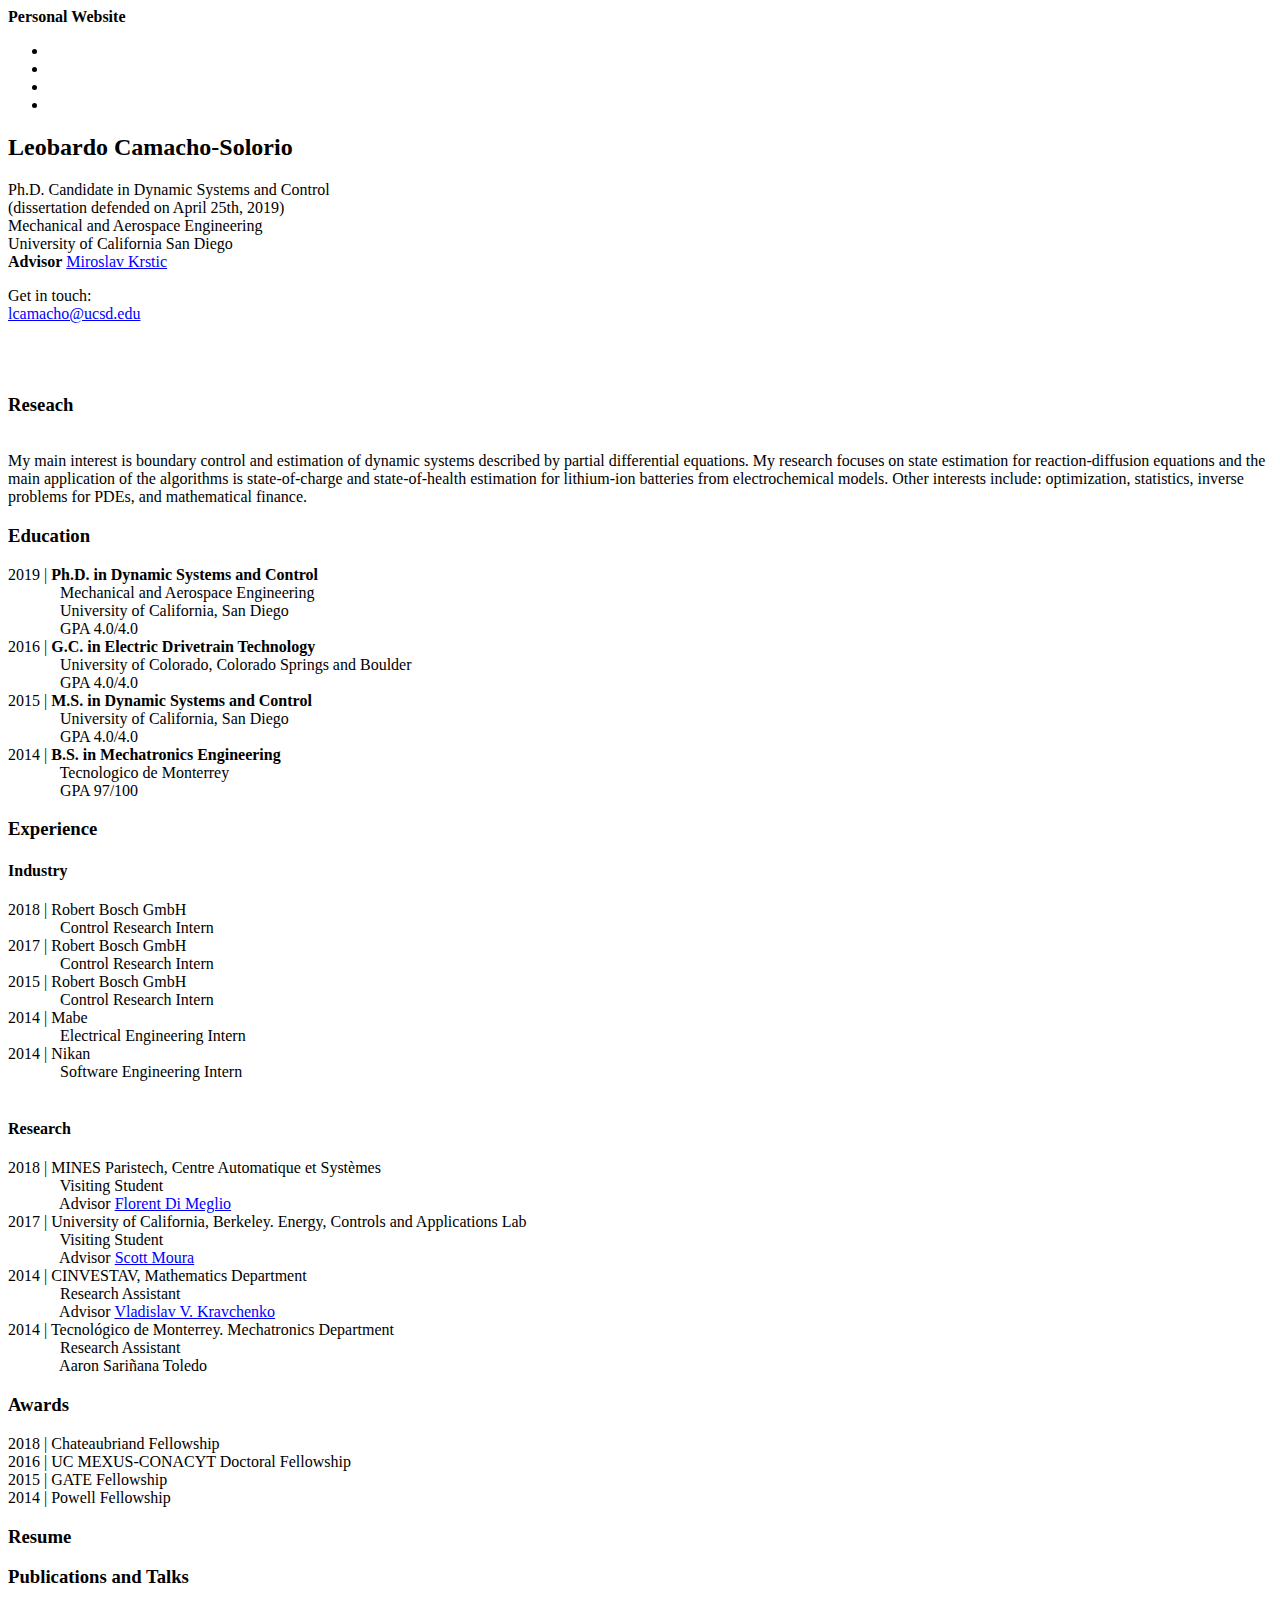
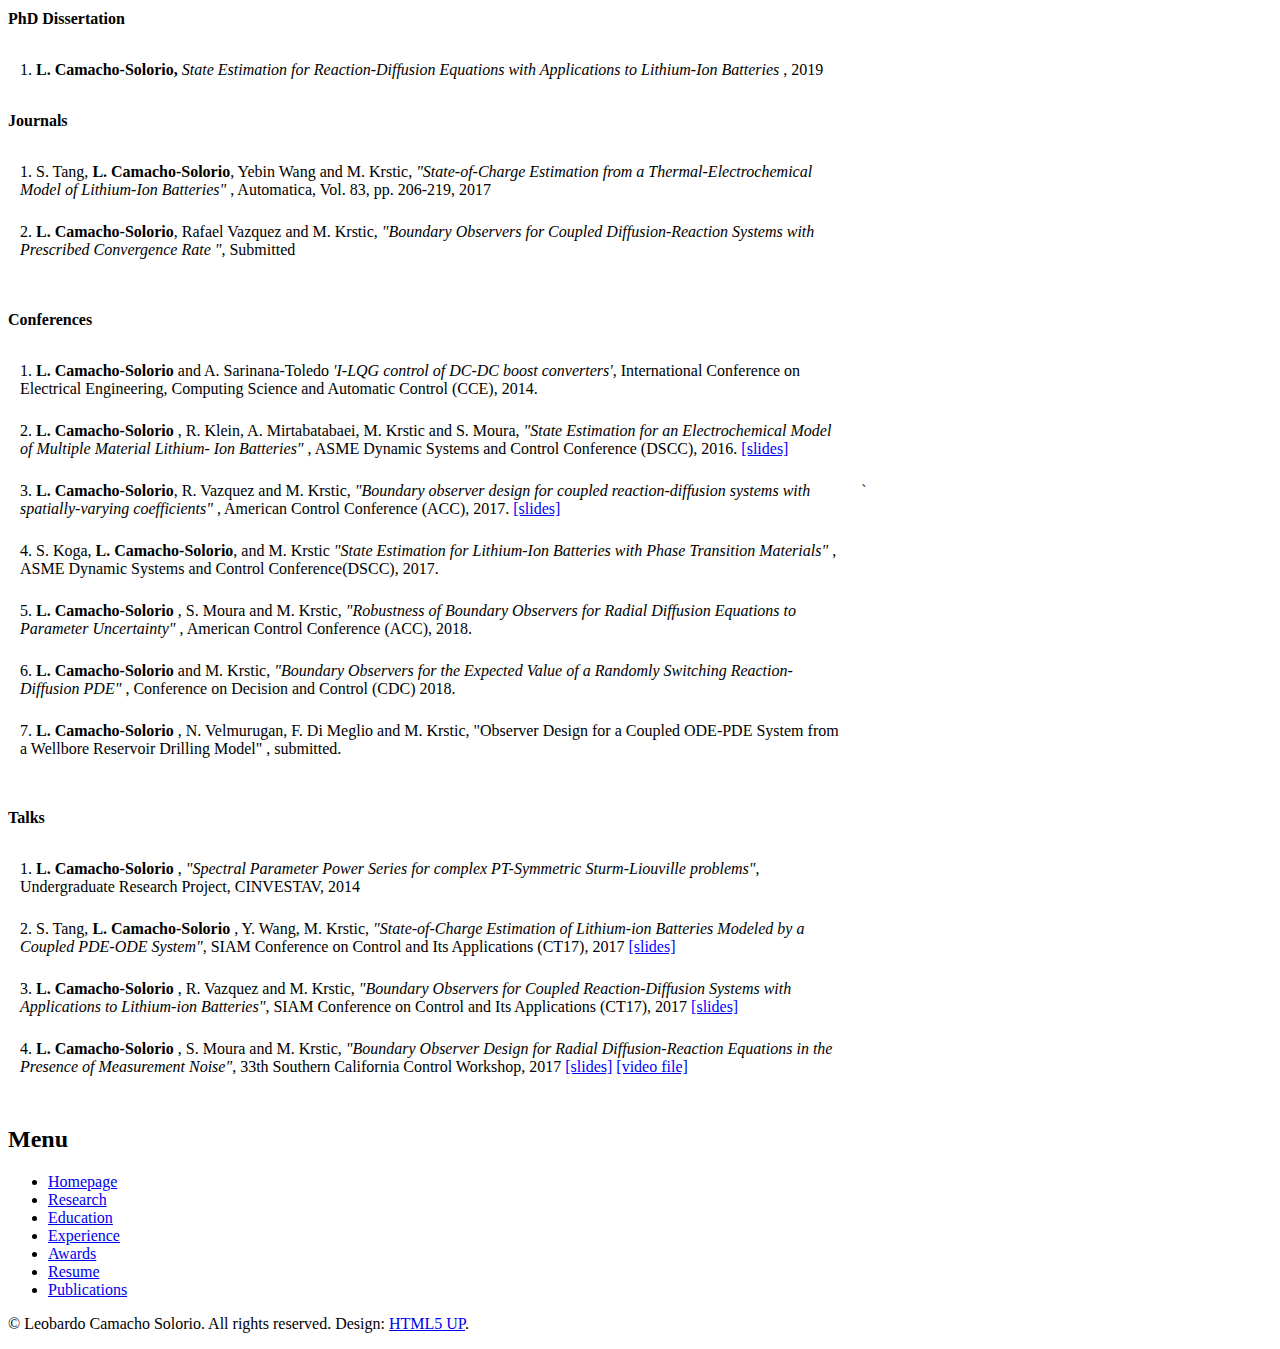
==== index.html @ 3be9b17e "Menu and paper" ====
<!DOCTYPE HTML>
<!--
	Editorial by HTML5 UP
	html5up.net | @ajlkn
	Free for personal and commercial use under the CCA 3.0 license (html5up.net/license)
 -->
<html>

    <style>
        .grid-container {
            display: grid;
            grid-template-columns: 2fr 1fr;
            background-color: #FFFFFF;
            padding: 1px;
        }
    .grid-item {
        background-color: rgba(255, 255, 255, 1);
        border: 10px solid rgba(0, 0, 0, 0);
        padding: 1px;
    }
    </style>

    <head>
        <title> Leobardo Camacho-Solorio </title>
        <meta charset="utf-8" />
        <meta name="viewport" content="width=device-width, initial-scale=1, user-scalable=no" />
        <!--[if lte IE 8]><script src="assets/js/ie/html5shiv.js"></script><![endif]-->
        <link rel="stylesheet" href="assets/css/main.css" />
        <!--[if lte IE 9]><link rel="stylesheet" href="assets/css/ie9.css" /><![endif]-->
        <!--[if lte IE 8]><link rel="stylesheet" href="assets/css/ie8.css" /><![endif]-->
    </head>
    <body>

        <!-- Wrapper -->
        <div id="wrapper", class="toggle">

            <!-- Main -->
            <div id="main">
                <div class="inner">

                    <!-- Header -->
                    <header id="header">
                        <strong> <font color=black> Personal Website </font></strong>
                        <ul class="icons">
                            <li><a href="https://www.linkedin.com/in/leobardocamacho" class="icon fa-linkedin"></a></li>
                            <li><a href="mailto:lcamacho@ucsd.edu" class="icon fa-envelope"></a></li>
                            <li><a href="https://github.com/CamachoLeobardo" class="icon fa-github"></a></li>
                            <li><a href="https://scholar.google.com/citations?user=f_a5AMYAAAAJ&hl=en" class="icon fa-google"></a></li>
                            </ul>
                    </header>

                    <!-- Banner -->
                    <section id="banner">
                        <div class="content">
                            <header>
                                <h2> Leobardo Camacho-Solorio </h2>
                            </header>
                            <p> Ph.D. Candidate in Dynamic Systems and Control  </br>
                            (dissertation defended on April 25th, 2019) </br>
                            Mechanical and Aerospace Engineering </br>
                            University of California San Diego </br>
                            <b> Advisor</b> <a href="http://flyingv.ucsd.edu" >
                                <font color=blue> Miroslav Krstic </font></a> </p>
                            <p> Get in touch: <br>
                            <a href="mailto:lcamacho@ucsd.edu"><font color=blue>lcamacho@ucsd.edu</font></a></p>
                        </div>
                        <span class="image object">
                            <img src="images/profile.jpg" alt="" />
                        </span>
                    </section>
                    <br>

                    <!-- Section -->
                    <section id="two">
                        <header class="major">
                            <h3> Reseach </h3> <br>
                            My main interest is boundary control and estimation of dynamic systems described by partial differential equations.
                            My research focuses on state estimation for reaction-diffusion equations and the main application of the algorithms
                            is state-of-charge and state-of-health estimation for lithium-ion batteries from electrochemical models.
                            Other interests include: optimization, statistics, inverse problems for PDEs, and mathematical finance.
                        </header>
                    </section>

                    <!-- Section -->
                    <section id="three">
                        <header class="major">

                            <h3> Education </h3>
                            2019 | <b> Ph.D. in Dynamic Systems and Control</b> <br>
                            &nbsp&nbsp&nbsp&nbsp&nbsp&nbsp&nbsp&nbsp&nbsp&nbsp&nbsp&nbsp
                            Mechanical and Aerospace Engineering <br>
                            &nbsp&nbsp&nbsp&nbsp&nbsp&nbsp&nbsp&nbsp&nbsp&nbsp&nbsp&nbsp
                            University of California, San Diego <br>
                            &nbsp&nbsp&nbsp&nbsp&nbsp&nbsp&nbsp&nbsp&nbsp&nbsp&nbsp&nbsp
                            GPA 4.0/4.0 <br>

                            2016 | <strong> G.C. in Electric Drivetrain Technology </strong> <br>
                            &nbsp&nbsp&nbsp&nbsp&nbsp&nbsp&nbsp&nbsp&nbsp&nbsp&nbsp&nbsp
                            University of Colorado, Colorado Springs and Boulder <br>
                            &nbsp&nbsp&nbsp&nbsp&nbsp&nbsp&nbsp&nbsp&nbsp&nbsp&nbsp&nbsp
                            GPA 4.0/4.0 <br>

                            2015 | <b> M.S. in  Dynamic Systems and Control </b> <br>
                            &nbsp&nbsp&nbsp&nbsp&nbsp&nbsp&nbsp&nbsp&nbsp&nbsp&nbsp&nbsp
                            University of California, San Diego <br>
                            &nbsp&nbsp&nbsp&nbsp&nbsp&nbsp&nbsp&nbsp&nbsp&nbsp&nbsp&nbsp
                            GPA 4.0/4.0 <br>

                            2014 | <b>  B.S. in Mechatronics Engineering </b>  <br>
                            &nbsp&nbsp&nbsp&nbsp&nbsp&nbsp&nbsp&nbsp&nbsp&nbsp&nbsp&nbsp
                            Tecnologico de Monterrey <br>
                            &nbsp&nbsp&nbsp&nbsp&nbsp&nbsp&nbsp&nbsp&nbsp&nbsp&nbsp&nbsp
                            GPA 97/100

                        </header>
                    </section>

                    <!-- Section -->
                    <section id="four">
                       <header class="major">
                            <h3> Experience </h3>
                            <h4> Industry </h4>
                                2018 | Robert Bosch GmbH <br>
                                &nbsp&nbsp&nbsp&nbsp&nbsp&nbsp&nbsp&nbsp&nbsp&nbsp&nbsp&nbsp
                                Control Research Intern <br>
                                2017 | Robert Bosch GmbH <br>
                                &nbsp&nbsp&nbsp&nbsp&nbsp&nbsp&nbsp&nbsp&nbsp&nbsp&nbsp&nbsp
                                Control Research Intern <br>
                                2015 | Robert Bosch GmbH <br>
                                &nbsp&nbsp&nbsp&nbsp&nbsp&nbsp&nbsp&nbsp&nbsp&nbsp&nbsp&nbsp
                                Control Research Intern <br>
                                2014 | Mabe <br>
                                &nbsp&nbsp&nbsp&nbsp&nbsp&nbsp&nbsp&nbsp&nbsp&nbsp&nbsp&nbsp
                                Electrical Engineering Intern <br>
                                2014 | Nikan <br>
                                &nbsp&nbsp&nbsp&nbsp&nbsp&nbsp&nbsp&nbsp&nbsp&nbsp&nbsp&nbsp
                                Software Engineering Intern <br>
                            <br>
                            <h4> Research </h4>
                                2018 | MINES Paristech, Centre Automatique et Systèmes <br>
                                &nbsp&nbsp&nbsp&nbsp&nbsp&nbsp&nbsp&nbsp&nbsp&nbsp&nbsp&nbsp
                                Visiting Student  <br>
                                &nbsp&nbsp&nbsp&nbsp&nbsp&nbsp&nbsp&nbsp&nbsp&nbsp&nbsp&nbsp
                                Advisor <a href="http://cas.ensmp.fr/~dimeglio/" >
                                <font color=blue> Florent Di Meglio </font> </a><br>

                                2017 | University of California, Berkeley. Energy, Controls and Applications Lab <br>
                                &nbsp&nbsp&nbsp&nbsp&nbsp&nbsp&nbsp&nbsp&nbsp&nbsp&nbsp&nbsp
                                Visiting Student  <br>
                                &nbsp&nbsp&nbsp&nbsp&nbsp&nbsp&nbsp&nbsp&nbsp&nbsp&nbsp&nbsp
                                Advisor <a href="https://ecal.berkeley.edu/index.html">
                                <font color=blue> Scott Moura </font> </a><br>

                                2014 | CINVESTAV, Mathematics Department <br>
                                &nbsp&nbsp&nbsp&nbsp&nbsp&nbsp&nbsp&nbsp&nbsp&nbsp&nbsp&nbsp
                                Research Assistant  <br>
                                &nbsp&nbsp&nbsp&nbsp&nbsp&nbsp&nbsp&nbsp&nbsp&nbsp&nbsp&nbsp
                                Advisor <a href="https://sites.google.com/site/vvkravche/">
                                <font color=blue> Vladislav V. Kravchenko </font> </a>  <br>

                                2014 | Tecnológico de Monterrey. Mechatronics Department <br>
                                &nbsp&nbsp&nbsp&nbsp&nbsp&nbsp&nbsp&nbsp&nbsp&nbsp&nbsp&nbsp
                                Research Assistant <br>
                                &nbsp&nbsp&nbsp&nbsp&nbsp&nbsp&nbsp&nbsp&nbsp&nbsp&nbsp&nbsp
                                Aaron Sariñana Toledo

                       </header>
                    </section>

                    <!-- Five -->
                    <section id="five">
                         <header class="major">
                            <h3> Awards </h3>
                            2018 | Chateaubriand Fellowship <br>
                            2016 | UC MEXUS-CONACYT Doctoral Fellowship  <br>
                            2015 | GATE Fellowship  <br>
                            2014 | Powell Fellowship
                         </header>
                    </section>

                    <!-- Six -->
                    <section id="six">
                        <header class="major">
                            <h3> Resume </h3>
                            <p> <a href = "lcamacho.pdf" class="fa fa-file-pdf-o" style="font-size:48px;color:blue"></a> </p>
                        </header>
                    </section>

                    <!-- Seven -->
                    <section id="seven">
                        <header class="major">
                            <h3> Publications and Talks </h3>

                            <h4> PhD Dissertation </h4>

                            <div class="grid-container">
                                <div class="grid-item">
                                    1. <b> L. Camacho-Solorio, </b> <i> State Estimation for Reaction-Diffusion Equations with Applications to Lithium-Ion Batteries </i>,
                                    2019
                                </div>
                                <div class="grid-item">  </div>
                            </div>



                            <h4> Journals </h4>

                            <div class="grid-container">

                                <div class="grid-item">
                                    1. S. Tang, <b> L. Camacho-Solorio</b>, Yebin Wang and M. Krstic,
                                    <i> "State-of-Charge Estimation from a Thermal-Electrochemical Model of Lithium-Ion Batteries" </i>,
                                        Automatica, Vol. 83, pp. 206-219, 2017
                                </div>
                                <div class="grid-item">
                                    <img src="images/DFNSchematic.jpg" alt="" style="width:100%">
                                </div>
                                </div>


                                <div class="grid-container">
                                    <div class="grid-item">
                                        2. <b> L. Camacho-Solorio</b>, Rafael Vazquez and M. Krstic,
                                        <i> "Boundary Observers for Coupled Diffusion-Reaction Systems with Prescribed Convergence Rate "</i>,
                                        Submitted
                                    </div>
                                    <div class="grid-item">
                                        <img src="images/checkK21.jpg" alt="" style="width:100%">
                                    </div>
                                </div>

                            </br>
                            <h4> Conferences </h4>

                            <div class="grid-container">
                                <div class="grid-item">
                                    1. <b> L. Camacho-Solorio </b> and A. Sarinana-Toledo
                                    <i> 'I-LQG control of DC-DC boost converters'</i>,
                                    International Conference on Electrical Engineering, Computing Science and Automatic Control (CCE), 2014. </br>
                                </div>
                            <div class="grid-item">
                                <img src="images/Diagrama.jpg" alt="" style="width:100%">
                                </div>
                            </div>

                            <div class="grid-container">
                                <div class="grid-item">
                                2. <b> L. Camacho-Solorio </b>, R. Klein,  A. Mirtabatabaei, M. Krstic and S. Moura,
                                <i> "State Estimation for an Electrochemical Model of Multiple Material Lithium- Ion Batteries" </i>,
                                ASME Dynamic Systems and Control Conference (DSCC), 2016.
                                <a href="https://drive.google.com/open?id=1cmBxmqHho9bvGloQ2zaYEAajgpyrJgD_"> <font color=blue> [slides]</font></a> </br>
                            </div>
                            <div class="grid-item">
                                <img src="images/SPM.jpg" alt="" style="width:100%">
                            </div>
                            </div>


                            <div class="grid-container">
                                <div class="grid-item">
                                3. <b>  L. Camacho-Solorio</b>, R. Vazquez and M. Krstic, <i> "Boundary observer design for coupled reaction-diffusion systems with spatially-varying coefficients"
                                </i>, American Control Conference (ACC), 2017.
                                <a href="https://drive.google.com/open?id=1cmTYX-OvUwuaHOXLKm3SJvN2wsJigxj8"> <font color=blue> [slides] </font></a> </br>
                                </div>
                            <div class="grid-item">
                                `<img src="images/chs12.jpg" alt="" style="width:100%">
                                </div>
                            </div>

                            <div class="grid-container">
                                <div class="grid-item">
                                    4.  S. Koga, <b>  L. Camacho-Solorio</b>, and M. Krstic <i> "State Estimation for Lithium-Ion Batteries with Phase Transition
                                        Materials" </i>, ASME Dynamic Systems and Control Conference(DSCC), 2017. </br>
                                </div>
                                <div class="grid-item">
                                    <img src="images/twophase_diagram.jpg" alt="" style="width:100%">
                                </div>
                            </div>

                            <div class="grid-container">
                                <div class="grid-item">
                                    5. <b>  L. Camacho-Solorio </b>, S. Moura and M. Krstic, <i>
                                        "Robustness of Boundary Observers for Radial Diffusion Equations to Parameter Uncertainty"
                                    </i>, American Control Conference (ACC), 2018. </br>
                                </div>
                                <div class="grid-item">
                                </div>
                            </div>

                        <div class="grid-container">
                            <div class="grid-item">
                                6. <b>  L. Camacho-Solorio </b> and M. Krstic, <i> "Boundary Observers for the Expected Value of a Randomly Switching Reaction-Diffusion PDE"
                                </i>,
                                Conference on Decision and Control (CDC) 2018. </br>
                            </div>
                            <div class="grid-item">
                                <img src="images/concept_2.jpg" alt="" style="width:100%">
                            </div>
                        </div>

                        <div class="grid-container">
                            <div class="grid-item">
                                7. <b>  L. Camacho-Solorio </b>, N. Velmurugan, F. Di Meglio and M. Krstic,
                                "Observer Design for a Coupled ODE-PDE System from a Wellbore Reservoir Drilling Model" </i>,
                                submitted. </br>
                            </div>
                            <div class="grid-item">
                            </div>
                        </div>
                            </br>
                            <h4> Talks </h4>

                            <div class="grid-container">
                                <div class="grid-item">
                                    1. <b> L. Camacho-Solorio </b>, <i> "Spectral Parameter Power Series for complex PT-Symmetric Sturm-Liouville problems"</i>,
                                    Undergraduate Research Project, CINVESTAV, 2014 </br>

                                </div>
                                <div class="grid-item">
                                    <img src="images/butts.jpg" alt="" style="width:100%">
                                </div>
                            </div>

                            <div class="grid-container">
                                <div class="grid-item">
                                    2. S. Tang, <b> L. Camacho-Solorio </b>, Y. Wang, M. Krstic, <i>
                                        "State-of-Charge Estimation of Lithium-ion Batteries Modeled by a Coupled PDE-ODE System"</i>,
                                    SIAM Conference on Control and Its Applications (CT17), 2017
                                    <a href="https://drive.google.com/open?id=1cbgt6ostKa6Yf2hBlTp0GABJ26X-GtHM"> <font color=blue> [slides]</font></a> </br>
                                    </div>
                                    <div class="grid-item">
                                    </div>
                            </div>

                            <div class="grid-container">
                                <div class="grid-item">
                                    3. <b> L. Camacho-Solorio </b>, R. Vazquez and M. Krstic, <i>
                                        "Boundary Observers for Coupled Reaction-Diffusion Systems with Applications to Lithium-ion Batteries"</i>,
                                    SIAM Conference on Control and Its Applications (CT17), 2017
                                    <a href="https://drive.google.com/open?id=1ceb9s76rp464hBwe76bwRRWl7BtAqB5Y"> <font color=blue> [slides]</font></a> </br>

                                </div>
                                <div class="grid-item">
                                </div>
                            </div>

                            <div class="grid-container">
                                <div class="grid-item">
                                    4. <b> L. Camacho-Solorio </b>, S. Moura and M. Krstic,
                                    <i> "Boundary Observer Design for Radial Diffusion-Reaction Equations in the Presence of Measurement Noise"</i>, 33th Southern California Control   Workshop, 2017
                                    <a href="https://drive.google.com/open?id=1cwqw2yvAvdwCFMRTTNd5RWTJhxNMtAxX"> <font color=blue> [slides]</font></a>
                                    <a href="video.html"> <font color=blue> [video file]</font></a> </br>

                                </div>
                                <div class="grid-item">
                                </div>
                            </div>
                             </br>


                        </header>
                    </section>


                </div>
            </div>

            <!-- Sidebar -->
            <div id="sidebar">
                <div class="inner">

                    <!-- Menu -->
                    <nav id="menu">
                        <header class="major">
                            <h2>Menu</h2>
                        </header>
                        <ul>
                            <li><a href="#header" class = "active">Homepage</a></li>
                            <li><a href="#two">    Research       </a></li>
                            <li><a href="#three">  Education      </a></li>
                            <li><a href="#four">   Experience     </a></li>
                            <li><a href="#five">   Awards         </a></li>
                            <li><a href="#six">    Resume         </a></li>
                            <li><a href="#seven">  Publications   </a></li>
                        </ul>
                    </nav>


                    <!-- Footer -->
                    <footer id="footer">
                        <p class="copyright">&copy; Leobardo Camacho Solorio. All rights reserved.
                        Design: <a href="https://html5up.net"> HTML5 UP</a>.</p>
                    </footer>

                </div>
            </div>

        </div>

        <!-- Scripts -->
        <script src="assets/js/jquery.min.js"></script>
        <script src="assets/js/skel.min.js"></script>
        <script src="assets/js/util.js"></script>
        <!--[if lte IE 8]><script src="assets/js/ie/respond.min.js"></script><![endif]-->
        <script src="assets/js/main.js"></script>

    </body>
</html>
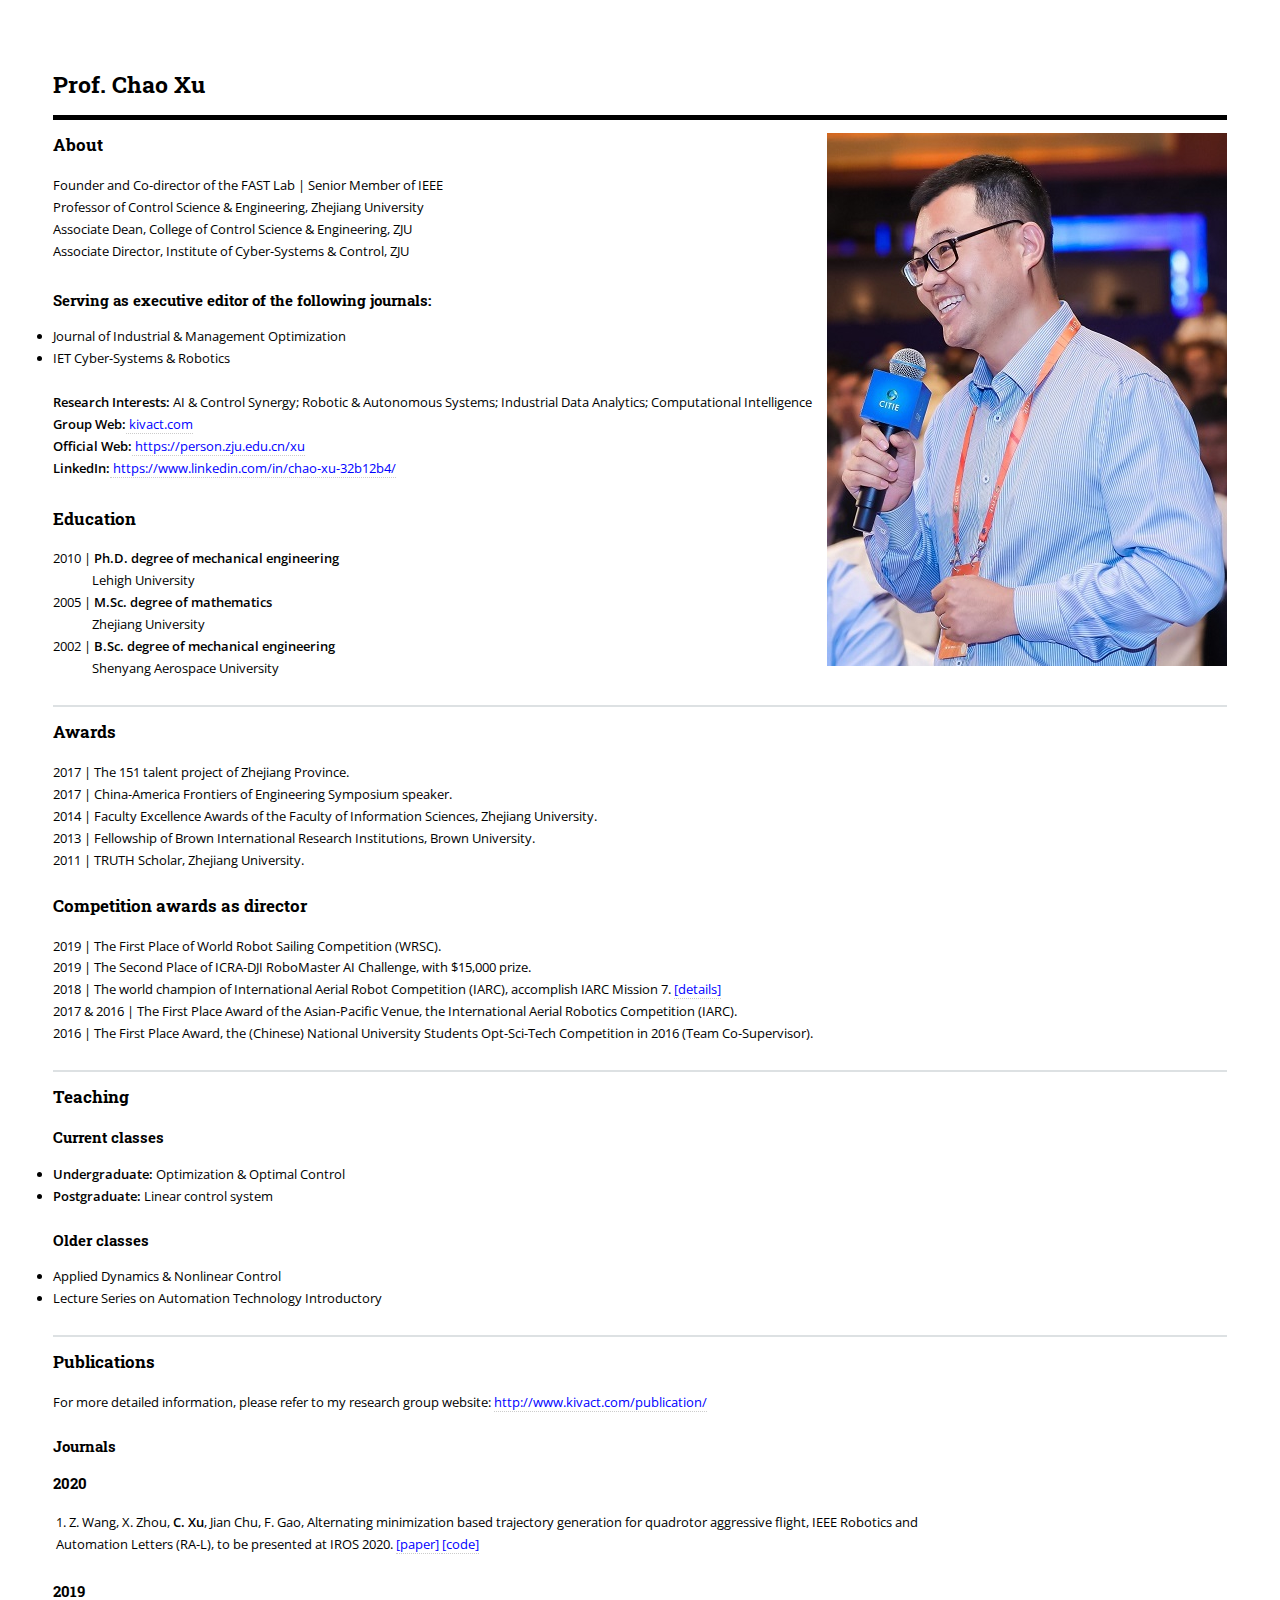
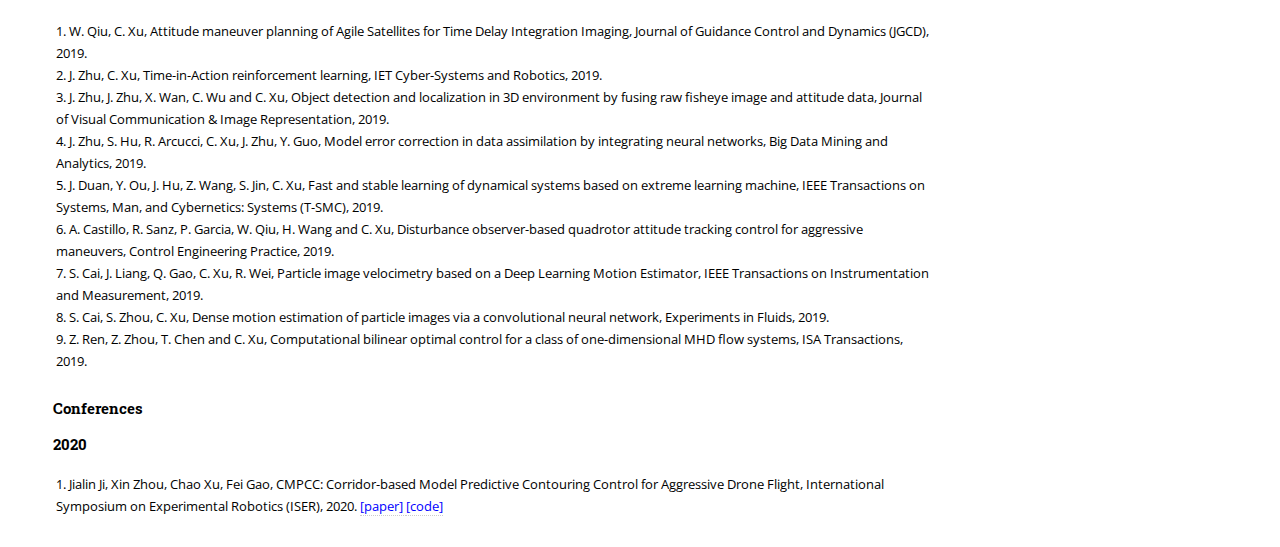
==== commit 1d686576: "first commit" ====
--- a/index.html
+++ b/index.html
@@ -1,33 +1,54 @@
 <!DOCTYPE HTML>
-<!--
-	Editorial by HTML5 UP
-	html5up.net | @ajlkn
-	Free for personal and commercial use under the CCA 3.0 license (html5up.net/license)
- -->
+
+<!-- Global site tag (gtag.js) - Google Analytics -->
+<script async src="https://www.googletagmanager.com/gtag/js?id=UA-139201468-1"></script>
+<script>
+  window.dataLayer = window.dataLayer || [];
+  function gtag(){dataLayer.push(arguments);}
+  gtag('js', new Date());
+
+  gtag('config', 'UA-139201468-1');
+</script>
+
+
 <html>
 
-    <style>
+    <style type="text/css">
+        a {text-decoration: none}
         .grid-container {
             display: grid;
-            grid-template-columns: 2fr 1fr;
-            background-color: #FFFFFF;
+            grid-template-columns: 3fr 1fr;
+            background-color: #ffffff ;
             padding: 1px;
         }
-    .grid-item {
-        background-color: rgba(255, 255, 255, 1);
-        border: 10px solid rgba(0, 0, 0, 0);
-        padding: 1px;
-    }
+        .grid-item {
+            background-color: #ffffff ;
+            border: 1px solid rgba(0, 0, 0, 0);
+            padding: 1px;
+        }
+        #menu p {
+         list-style:none;
+        }
+        #menu p { 
+         float:left; 
+        }
+        #menu p a {
+         padding:8px 50px;
+         color:#000;
+        }
+        #menu p a:hover {
+         color:#fff;
+        }
     </style>
 
     <head>
         <title> Leobardo Camacho-Solorio </title>
         <meta charset="utf-8" />
         <meta name="viewport" content="width=device-width, initial-scale=1, user-scalable=no" />
-        <!--[if lte IE 8]><script src="assets/js/ie/html5shiv.js"></script><![endif]-->
+        <!-- [if lte IE 8]><script src="assets/js/ie/html5shiv.js"></script><![endif] -->
         <link rel="stylesheet" href="assets/css/main.css" />
-        <!--[if lte IE 9]><link rel="stylesheet" href="assets/css/ie9.css" /><![endif]-->
-        <!--[if lte IE 8]><link rel="stylesheet" href="assets/css/ie8.css" /><![endif]-->
+        <!-- [if lte IE 9]><link rel="stylesheet" href="assets/css/ie9.css" /><![endif] -->
+        <!-- [if lte IE 8]><link rel="stylesheet" href="assets/css/ie8.css" /><![endif] -->
     </head>
     <body>
 
@@ -40,335 +61,143 @@
 
                     <!-- Header -->
                     <header id="header">
-                        <strong> <font color=black> Personal Website </font></strong>
-                        <ul class="icons">
-                            <li><a href="https://www.linkedin.com/in/leobardocamacho" class="icon fa-linkedin"></a></li>
-                            <li><a href="mailto:lcamacho@ucsd.edu" class="icon fa-envelope"></a></li>
-                            <li><a href="https://github.com/CamachoLeobardo" class="icon fa-github"></a></li>
-                            <li><a href="https://scholar.google.com/citations?user=f_a5AMYAAAAJ&hl=en" class="icon fa-google"></a></li>
-                            </ul>
+                        <h2> Prof. Chao Xu</h2>
                     </header>
 
                     <!-- Banner -->
                     <section id="banner">
                         <div class="content">
-                            <header>
-                                <h2> Leobardo Camacho-Solorio </h2>
-                            </header>
-                            <p> Ph.D. Candidate in Dynamic Systems and Control  </br>
-                            (dissertation defended on April 25th, 2019) </br>
-                            Mechanical and Aerospace Engineering </br>
-                            University of California San Diego </br>
-                            <b> Advisor</b> <a href="http://flyingv.ucsd.edu" >
-                                <font color=blue> Miroslav Krstic </font></a> </p>
-                            <p> Get in touch: <br>
-                            <a href="mailto:lcamacho@ucsd.edu"><font color=blue>lcamacho@ucsd.edu</font></a></p>
+                            <h3>About</h3>
+                            <p>
+                              Founder and Co-director of the FAST Lab | Senior Member of IEEE </br>
+                              Professor of Control Science & Engineering, Zhejiang University </br>
+                              Associate Dean, College of Control Science & Engineering, ZJU   </br>
+                              Associate Director, Institute of Cyber-Systems & Control, ZJU   </br>
+                              <h4>Serving as executive editor of the following journals:</h4>
+                              <li>Journal of Industrial & Management Optimization</li>
+                              <li>IET Cyber-Systems & Robotics</li>
+                              </br>
+                              <b>Research Interests:</b> AI & Control Synergy; Robotic & Autonomous Systems; Industrial Data Analytics; Computational Intelligence </br>
+                              <b>Group Web:</b><a href="http://www.kivact.com" style="text-decoration: none"><font color=blue> kivact.com</font></a> </br>
+                              <b>Official Web:</b><a href="https://person.zju.edu.cn/xu"><font color=blue> https://person.zju.edu.cn/xu</font></a></br>
+                              <b>LinkedIn:</b><a href="https://www.linkedin.com/in/chao-xu-32b12b4/"><font color=blue> https://www.linkedin.com/in/chao-xu-32b12b4/</font></a></br>
+                            </p>
+                            <h3>Education</h3>
+                                2010 | <b> Ph.D. degree of mechanical engineering </b> <br>
+                                &nbsp&nbsp&nbsp&nbsp&nbsp&nbsp&nbsp&nbsp&nbsp&nbsp&nbsp&nbsp
+                                Lehigh University <br>
+
+                                2005 | <b> M.Sc. degree of mathematics </b> <br>
+                                &nbsp&nbsp&nbsp&nbsp&nbsp&nbsp&nbsp&nbsp&nbsp&nbsp&nbsp&nbsp
+                                Zhejiang University <br>
+
+                                2002 | <b>  B.Sc. degree of mechanical engineering </b>  <br>
+                                &nbsp&nbsp&nbsp&nbsp&nbsp&nbsp&nbsp&nbsp&nbsp&nbsp&nbsp&nbsp
+                                Shenyang Aerospace University <br>                            
                         </div>
-                        <span class="image object">
-                            <img src="images/profile.jpg" alt="" />
-                        </span>
+                        <div >
+                            <img src="images/chaox.jpg"/>
+                        </div>
+                        <!-- <span class="image object"> -->
+                            
+                        <!-- </span> -->
                     </section>
                     <br>
 
-                    <!-- Section -->
-                    <section id="two">
-                        <header class="major">
-                            <h3> Reseach </h3> <br>
-                            My main interest is boundary control and estimation of dynamic systems described by partial differential equations.
-                            My research focuses on state estimation for reaction-diffusion equations and the main application of the algorithms
-                            is state-of-charge and state-of-health estimation for lithium-ion batteries from electrochemical models.
-                            Other interests include: optimization, statistics, inverse problems for PDEs, and mathematical finance.
-                        </header>
-                    </section>
-
-                    <!-- Section -->
-                    <section id="three">
-                        <header class="major">
-
-                            <h3> Education </h3>
-                            2019 | <b> Ph.D. in Dynamic Systems and Control</b> <br>
-                            &nbsp&nbsp&nbsp&nbsp&nbsp&nbsp&nbsp&nbsp&nbsp&nbsp&nbsp&nbsp
-                            Mechanical and Aerospace Engineering <br>
-                            &nbsp&nbsp&nbsp&nbsp&nbsp&nbsp&nbsp&nbsp&nbsp&nbsp&nbsp&nbsp
-                            University of California, San Diego <br>
-                            &nbsp&nbsp&nbsp&nbsp&nbsp&nbsp&nbsp&nbsp&nbsp&nbsp&nbsp&nbsp
-                            GPA 4.0/4.0 <br>
-
-                            2016 | <strong> G.C. in Electric Drivetrain Technology </strong> <br>
-                            &nbsp&nbsp&nbsp&nbsp&nbsp&nbsp&nbsp&nbsp&nbsp&nbsp&nbsp&nbsp
-                            University of Colorado, Colorado Springs and Boulder <br>
-                            &nbsp&nbsp&nbsp&nbsp&nbsp&nbsp&nbsp&nbsp&nbsp&nbsp&nbsp&nbsp
-                            GPA 4.0/4.0 <br>
-
-                            2015 | <b> M.S. in  Dynamic Systems and Control </b> <br>
-                            &nbsp&nbsp&nbsp&nbsp&nbsp&nbsp&nbsp&nbsp&nbsp&nbsp&nbsp&nbsp
-                            University of California, San Diego <br>
-                            &nbsp&nbsp&nbsp&nbsp&nbsp&nbsp&nbsp&nbsp&nbsp&nbsp&nbsp&nbsp
-                            GPA 4.0/4.0 <br>
-
-                            2014 | <b>  B.S. in Mechatronics Engineering </b>  <br>
-                            &nbsp&nbsp&nbsp&nbsp&nbsp&nbsp&nbsp&nbsp&nbsp&nbsp&nbsp&nbsp
-                            Tecnologico de Monterrey <br>
-                            &nbsp&nbsp&nbsp&nbsp&nbsp&nbsp&nbsp&nbsp&nbsp&nbsp&nbsp&nbsp
-                            GPA 97/100
-
-                        </header>
-                    </section>
-
-                    <!-- Section -->
-                    <section id="four">
-                       <header class="major">
-                            <h3> Experience </h3>
-                            <h4> Industry </h4>
-                                2018 | Robert Bosch GmbH <br>
-                                &nbsp&nbsp&nbsp&nbsp&nbsp&nbsp&nbsp&nbsp&nbsp&nbsp&nbsp&nbsp
-                                Control Research Intern <br>
-                                2017 | Robert Bosch GmbH <br>
-                                &nbsp&nbsp&nbsp&nbsp&nbsp&nbsp&nbsp&nbsp&nbsp&nbsp&nbsp&nbsp
-                                Control Research Intern <br>
-                                2015 | Robert Bosch GmbH <br>
-                                &nbsp&nbsp&nbsp&nbsp&nbsp&nbsp&nbsp&nbsp&nbsp&nbsp&nbsp&nbsp
-                                Control Research Intern <br>
-                                2014 | Mabe <br>
-                                &nbsp&nbsp&nbsp&nbsp&nbsp&nbsp&nbsp&nbsp&nbsp&nbsp&nbsp&nbsp
-                                Electrical Engineering Intern <br>
-                                2014 | Nikan <br>
-                                &nbsp&nbsp&nbsp&nbsp&nbsp&nbsp&nbsp&nbsp&nbsp&nbsp&nbsp&nbsp
-                                Software Engineering Intern <br>
-                            <br>
-                            <h4> Research </h4>
-                                2018 | MINES Paristech, Centre Automatique et Systèmes <br>
-                                &nbsp&nbsp&nbsp&nbsp&nbsp&nbsp&nbsp&nbsp&nbsp&nbsp&nbsp&nbsp
-                                Visiting Student  <br>
-                                &nbsp&nbsp&nbsp&nbsp&nbsp&nbsp&nbsp&nbsp&nbsp&nbsp&nbsp&nbsp
-                                Advisor <a href="http://cas.ensmp.fr/~dimeglio/" >
-                                <font color=blue> Florent Di Meglio </font> </a><br>
-
-                                2017 | University of California, Berkeley. Energy, Controls and Applications Lab <br>
-                                &nbsp&nbsp&nbsp&nbsp&nbsp&nbsp&nbsp&nbsp&nbsp&nbsp&nbsp&nbsp
-                                Visiting Student  <br>
-                                &nbsp&nbsp&nbsp&nbsp&nbsp&nbsp&nbsp&nbsp&nbsp&nbsp&nbsp&nbsp
-                                Advisor <a href="https://ecal.berkeley.edu/index.html">
-                                <font color=blue> Scott Moura </font> </a><br>
-
-                                2014 | CINVESTAV, Mathematics Department <br>
-                                &nbsp&nbsp&nbsp&nbsp&nbsp&nbsp&nbsp&nbsp&nbsp&nbsp&nbsp&nbsp
-                                Research Assistant  <br>
-                                &nbsp&nbsp&nbsp&nbsp&nbsp&nbsp&nbsp&nbsp&nbsp&nbsp&nbsp&nbsp
-                                Advisor <a href="https://sites.google.com/site/vvkravche/">
-                                <font color=blue> Vladislav V. Kravchenko </font> </a>  <br>
-
-                                2014 | Tecnológico de Monterrey. Mechatronics Department <br>
-                                &nbsp&nbsp&nbsp&nbsp&nbsp&nbsp&nbsp&nbsp&nbsp&nbsp&nbsp&nbsp
-                                Research Assistant <br>
-                                &nbsp&nbsp&nbsp&nbsp&nbsp&nbsp&nbsp&nbsp&nbsp&nbsp&nbsp&nbsp
-                                Aaron Sariñana Toledo
-
-                       </header>
-                    </section>
-
                     <!-- Five -->
-                    <section id="five">
+                    <section id="Awards">
                          <header class="major">
                             <h3> Awards </h3>
-                            2018 | Chateaubriand Fellowship <br>
-                            2016 | UC MEXUS-CONACYT Doctoral Fellowship  <br>
-                            2015 | GATE Fellowship  <br>
-                            2014 | Powell Fellowship
+                            2017 | The 151 talent project of Zhejiang Province.  <br>
+                            2017 | China-America Frontiers of Engineering Symposium speaker.<br>
+                            2014 | Faculty Excellence Awards of the Faculty of Information Sciences, Zhejiang University. <br>
+                            2013 | Fellowship of Brown International Research Institutions, Brown University. <br>
+                            2011 | TRUTH Scholar, Zhejiang University.<br>
+                            <br>
+
+                            <h3> Competition awards as director</h3>
+                            2019 | The First Place of World Robot Sailing Competition (WRSC). <br>
+                            2019 | The Second Place of ICRA-DJI RoboMaster AI Challenge, with  $15,000 prize.<br>
+                            2018 | The world champion of International Aerial Robot Competition (IARC), accomplish IARC Mission 7. <a href="http://www.kivact.com/zhejiang-university-aerial-robotics-team/"><font color="blue"> [details]</font></a><br>
+                            2017 & 2016 | The First Place Award of the Asian-Pacific Venue, the International Aerial Robotics Competition (IARC). <br>
+                            2016 | The First Place Award, the (Chinese) National University Students Opt-Sci-Tech Competition in 2016 (Team Co-Supervisor). <br>
+                            <br>
                          </header>
                     </section>
 
-                    <!-- Six -->
-                    <section id="six">
+                    <section id="Teaching">
+                         <header class="major">
+                            <h3> Teaching </h3>
+                            <h4> Current classes </h4>
+                            <li> <b>Undergraduate:</b> Optimization & Optimal Control</li>
+                            <li> <b>Postgraduate:</b> Linear control system</li><br>
+                            <h4> Older classes </h4>
+                            <li> Applied Dynamics & Nonlinear Control </li>
+                            <li> Lecture Series on Automation Technology Introductory</li><br>
+                         </header>
+                    </section>
+                    <!-- Seven -->
+                    <section id="Publications">
                         <header class="major">
-                            <h3> Resume </h3>
-                            <p> <a href = "lcamacho.pdf" class="fa fa-file-pdf-o" style="font-size:48px;color:blue"></a> </p>
-                        </header>
-                    </section>
-
-                    <!-- Seven -->
-                    <section id="seven">
-                        <header class="major">
-                            <h3> Publications and Talks </h3>
-
-                            <h4> PhD Dissertation </h4>
-
+                            <h3> Publications </h3>
+                            <div > For more detailed information, please refer to my research group website: <a href="http://www.kivact.com/publication/"><font color="blue">http://www.kivact.com/publication/</font></a></div>
+                            <br>
+                            <h4> Journals </h4>
+                            <h4> 2020 </h4>
+                            <div class = "grid-container">
+                                <div class = "grid-item">
+                                    1. Z. Wang, X. Zhou, <b>C. Xu</b>, Jian Chu, F. Gao, Alternating minimization based trajectory generation for quadrotor aggressive flight, IEEE Robotics and Automation Letters (RA-L), to be presented at IROS 2020. 
+                                    <a href="https://arxiv.org/abs/2002.10629v1"> <font color=blue> [paper] </font></a> 
+                                    <a href="https://github.com/ZJU-FAST-Lab/am_traj"> <font color=blue> [code] </font></a>
+                                </div>
+                            </div>
+                            </br>
+
+                            <h4> 2019 </h4>
                             <div class="grid-container">
                                 <div class="grid-item">
-                                    1. <b> L. Camacho-Solorio, </b> <i> State Estimation for Reaction-Diffusion Equations with Applications to Lithium-Ion Batteries </i>,
-                                    2019
+                                    1. W. Qiu, C. Xu, Attitude maneuver planning of Agile Satellites for Time Delay Integration Imaging, Journal of Guidance Control and Dynamics (JGCD), 2019.
+                                    </br>
+                                    2. J. Zhu, C. Xu, Time-in-Action reinforcement learning, IET Cyber-Systems and Robotics, 2019.
+                                    </br>
+                                    3. J. Zhu, J. Zhu, X. Wan, C. Wu and C. Xu, Object detection and localization in 3D environment by fusing raw fisheye image and attitude data, Journal of Visual Communication & Image Representation, 2019.
+                                    </br>
+                                    4. J. Zhu, S. Hu, R. Arcucci, C. Xu, J. Zhu, Y. Guo, Model error correction in data assimilation by integrating neural networks, Big Data Mining and Analytics, 2019.
+                                    </br>
+                                    5. J. Duan, Y. Ou, J. Hu, Z. Wang, S. Jin, C. Xu, Fast and stable learning of dynamical systems based on extreme learning machine, IEEE Transactions on Systems, Man, and Cybernetics: Systems (T-SMC), 2019.
+                                    </br>
+                                    6. A. Castillo, R. Sanz, P. Garcia, W. Qiu, H. Wang and C. Xu, Disturbance observer-based quadrotor attitude tracking control for aggressive maneuvers, Control Engineering Practice, 2019.
+                                    </br>
+                                    7. S. Cai, J. Liang, Q. Gao, C. Xu, R. Wei, Particle image velocimetry based on a Deep Learning Motion Estimator, IEEE Transactions on Instrumentation and Measurement, 2019.
+                                    <br>
+                                    8. S. Cai, S. Zhou, C. Xu, Dense motion estimation of particle images via a convolutional neural network, Experiments in Fluids, 2019.
+                                    <br>
+                                    9. Z. Ren, Z. Zhou, T. Chen and C. Xu, Computational bilinear optimal control for a class of one-dimensional MHD flow systems, ISA Transactions, 2019.
+                                    <br>
                                 </div>
-                                <div class="grid-item">  </div>
                             </div>
-
-
-
-                            <h4> Journals </h4>
-
-                            <div class="grid-container">
-
-                                <div class="grid-item">
-                                    1. S. Tang, <b> L. Camacho-Solorio</b>, Yebin Wang and M. Krstic,
-                                    <i> "State-of-Charge Estimation from a Thermal-Electrochemical Model of Lithium-Ion Batteries" </i>,
-                                        Automatica, Vol. 83, pp. 206-219, 2017
-                                </div>
-                                <div class="grid-item">
-                                    <img src="images/DFNSchematic.jpg" alt="" style="width:100%">
-                                </div>
-                                </div>
-
-
-                                <div class="grid-container">
-                                    <div class="grid-item">
-                                        2. <b> L. Camacho-Solorio</b>, Rafael Vazquez and M. Krstic,
-                                        <i> "Boundary Observers for Coupled Diffusion-Reaction Systems with Prescribed Convergence Rate "</i>,
-                                        Submitted
-                                    </div>
-                                    <div class="grid-item">
-                                        <img src="images/checkK21.jpg" alt="" style="width:100%">
-                                    </div>
-                                </div>
-
                             </br>
+
                             <h4> Conferences </h4>
-
+                            <h4> 2020 </h4>
                             <div class="grid-container">
                                 <div class="grid-item">
-                                    1. <b> L. Camacho-Solorio </b> and A. Sarinana-Toledo
-                                    <i> 'I-LQG control of DC-DC boost converters'</i>,
-                                    International Conference on Electrical Engineering, Computing Science and Automatic Control (CCE), 2014. </br>
-                                </div>
-                            <div class="grid-item">
-                                <img src="images/Diagrama.jpg" alt="" style="width:100%">
+                                    1. Jialin Ji, Xin Zhou, Chao Xu, Fei Gao, CMPCC: Corridor-based Model Predictive Contouring Control for Aggressive Drone Flight, International Symposium on Experimental Robotics (ISER), 2020. 
+                                    <a href="https://arxiv.org/abs/2007.03271"> <font color=blue> [paper] </font></a> 
+                                    <a href="https://github.com/ZJU-FAST-Lab/CMPCC"> <font color=blue> [code] </font></a>
                                 </div>
                             </div>
-
-                            <div class="grid-container">
-                                <div class="grid-item">
-                                2. <b> L. Camacho-Solorio </b>, R. Klein,  A. Mirtabatabaei, M. Krstic and S. Moura,
-                                <i> "State Estimation for an Electrochemical Model of Multiple Material Lithium- Ion Batteries" </i>,
-                                ASME Dynamic Systems and Control Conference (DSCC), 2016.
-                                <a href="https://drive.google.com/open?id=1cmBxmqHho9bvGloQ2zaYEAajgpyrJgD_"> <font color=blue> [slides]</font></a> </br>
-                            </div>
-                            <div class="grid-item">
-                                <img src="images/SPM.jpg" alt="" style="width:100%">
-                            </div>
-                            </div>
-
-
-                            <div class="grid-container">
-                                <div class="grid-item">
-                                3. <b>  L. Camacho-Solorio</b>, R. Vazquez and M. Krstic, <i> "Boundary observer design for coupled reaction-diffusion systems with spatially-varying coefficients"
-                                </i>, American Control Conference (ACC), 2017.
-                                <a href="https://drive.google.com/open?id=1cmTYX-OvUwuaHOXLKm3SJvN2wsJigxj8"> <font color=blue> [slides] </font></a> </br>
-                                </div>
-                            <div class="grid-item">
-                                `<img src="images/chs12.jpg" alt="" style="width:100%">
-                                </div>
-                            </div>
-
-                            <div class="grid-container">
-                                <div class="grid-item">
-                                    4.  S. Koga, <b>  L. Camacho-Solorio</b>, and M. Krstic <i> "State Estimation for Lithium-Ion Batteries with Phase Transition
-                                        Materials" </i>, ASME Dynamic Systems and Control Conference(DSCC), 2017. </br>
-                                </div>
-                                <div class="grid-item">
-                                    <img src="images/twophase_diagram.jpg" alt="" style="width:100%">
-                                </div>
-                            </div>
-
-                            <div class="grid-container">
-                                <div class="grid-item">
-                                    5. <b>  L. Camacho-Solorio </b>, S. Moura and M. Krstic, <i>
-                                        "Robustness of Boundary Observers for Radial Diffusion Equations to Parameter Uncertainty"
-                                    </i>, American Control Conference (ACC), 2018. </br>
-                                </div>
-                                <div class="grid-item">
-                                </div>
-                            </div>
-
-                        <div class="grid-container">
-                            <div class="grid-item">
-                                6. <b>  L. Camacho-Solorio </b> and M. Krstic, <i> "Boundary Observers for the Expected Value of a Randomly Switching Reaction-Diffusion PDE"
-                                </i>,
-                                Conference on Decision and Control (CDC) 2018. </br>
-                            </div>
-                            <div class="grid-item">
-                                <img src="images/concept_2.jpg" alt="" style="width:100%">
-                            </div>
-                        </div>
-
-                        <div class="grid-container">
-                            <div class="grid-item">
-                                7. <b>  L. Camacho-Solorio </b>, N. Velmurugan, F. Di Meglio and M. Krstic,
-                                "Observer Design for a Coupled ODE-PDE System from a Wellbore Reservoir Drilling Model" </i>,
-                                submitted. </br>
-                            </div>
-                            <div class="grid-item">
-                            </div>
-                        </div>
                             </br>
-                            <h4> Talks </h4>
-
-                            <div class="grid-container">
-                                <div class="grid-item">
-                                    1. <b> L. Camacho-Solorio </b>, <i> "Spectral Parameter Power Series for complex PT-Symmetric Sturm-Liouville problems"</i>,
-                                    Undergraduate Research Project, CINVESTAV, 2014 </br>
-
-                                </div>
-                                <div class="grid-item">
-                                    <img src="images/butts.jpg" alt="" style="width:100%">
-                                </div>
-                            </div>
-
-                            <div class="grid-container">
-                                <div class="grid-item">
-                                    2. S. Tang, <b> L. Camacho-Solorio </b>, Y. Wang, M. Krstic, <i>
-                                        "State-of-Charge Estimation of Lithium-ion Batteries Modeled by a Coupled PDE-ODE System"</i>,
-                                    SIAM Conference on Control and Its Applications (CT17), 2017
-                                    <a href="https://drive.google.com/open?id=1cbgt6ostKa6Yf2hBlTp0GABJ26X-GtHM"> <font color=blue> [slides]</font></a> </br>
-                                    </div>
-                                    <div class="grid-item">
-                                    </div>
-                            </div>
-
-                            <div class="grid-container">
-                                <div class="grid-item">
-                                    3. <b> L. Camacho-Solorio </b>, R. Vazquez and M. Krstic, <i>
-                                        "Boundary Observers for Coupled Reaction-Diffusion Systems with Applications to Lithium-ion Batteries"</i>,
-                                    SIAM Conference on Control and Its Applications (CT17), 2017
-                                    <a href="https://drive.google.com/open?id=1ceb9s76rp464hBwe76bwRRWl7BtAqB5Y"> <font color=blue> [slides]</font></a> </br>
-
-                                </div>
-                                <div class="grid-item">
-                                </div>
-                            </div>
-
-                            <div class="grid-container">
-                                <div class="grid-item">
-                                    4. <b> L. Camacho-Solorio </b>, S. Moura and M. Krstic,
-                                    <i> "Boundary Observer Design for Radial Diffusion-Reaction Equations in the Presence of Measurement Noise"</i>, 33th Southern California Control   Workshop, 2017
-                                    <a href="https://drive.google.com/open?id=1cwqw2yvAvdwCFMRTTNd5RWTJhxNMtAxX"> <font color=blue> [slides]</font></a>
-                                    <a href="video.html"> <font color=blue> [video file]</font></a> </br>
-
-                                </div>
-                                <div class="grid-item">
-                                </div>
-                            </div>
-                             </br>
-
-
+
+                            <!-- <h4> Talks </h4> -->
                         </header>
                     </section>
-
-
                 </div>
             </div>
 
             <!-- Sidebar -->
             <div id="sidebar">
                 <div class="inner">
-
                     <!-- Menu -->
                     <nav id="menu">
                         <header class="major">
@@ -376,20 +205,16 @@
                         </header>
                         <ul>
                             <li><a href="#header" class = "active">Homepage</a></li>
-                            <li><a href="#two">    Research       </a></li>
-                            <li><a href="#three">  Education      </a></li>
-                            <li><a href="#four">   Experience     </a></li>
-                            <li><a href="#five">   Awards         </a></li>
-                            <li><a href="#six">    Resume         </a></li>
-                            <li><a href="#seven">  Publications   </a></li>
+                            <li><a href="#banner">   About     </a></li>
+                            <li><a href="#Awards">  Awards      </a></li>
+                            <li><a href="#Teaching">   Teaching         </a></li>
+                            <li><a href="#Publications">  Publications   </a></li>
                         </ul>
                     </nav>
-
-
                     <!-- Footer -->
                     <footer id="footer">
-                        <p class="copyright">&copy; Leobardo Camacho Solorio. All rights reserved.
-                        Design: <a href="https://html5up.net"> HTML5 UP</a>.</p>
+                        <p class="copyright">&copy; Chao Xu. All rights reserved.
+                        </p>
                     </footer>
 
                 </div>
--- a/assets/css/main.css
+++ b/assets/css/main.css
@@ -0,0 +1,4065 @@
+@import url(font-awesome.min.css);
+@import url("https://fonts.googleapis.com/css?family=Open+Sans:400,600,400italic,600italic|Roboto+Slab:400,700");
+
+/*
+	Editorial by HTML5 UP
+	html5up.net | @ajlkn
+	Free for personal and commercial use under the CCA 3.0 license (html5up.net/license)
+*/
+
+/* Reset */
+
+	html, body, div, span, applet, object, iframe, h1, h2, h3, h4, h5, h6, p, blockquote, pre, a, abbr, acronym, address, big, cite, code, del, dfn, em, img, ins, kbd, q, s, samp, small, strike, strong, sub, sup, tt, var, b, u, i, center, dl, dt, dd, ol, ul, li, fieldset, form, label, legend, table, caption, tbody, tfoot, thead, tr, th, td, article, aside, canvas, details, embed, figure, figcaption, footer, header, hgroup, menu, nav, output, ruby, section, summary, time, mark, audio, video {
+		margin: 0;
+		padding: 0;
+		border: 0;
+		font-size: 100%;
+		font: inherit;
+		vertical-align: baseline;
+	}
+
+	article, aside, details, figcaption, figure, footer, header, hgroup, menu, nav, section {
+		display: block;
+	}
+
+	body {
+		line-height: 1;
+	}
+
+	ol, ul {
+		list-style: none;
+	}
+
+	blockquote, q {
+		quotes: none;
+	}
+
+	blockquote:before, blockquote:after, q:before, q:after {
+		content: '';
+		content: none;
+	}
+
+	table {
+		border-collapse: collapse;
+		border-spacing: 0;
+	}
+
+	body {
+		-webkit-text-size-adjust: none;
+	}
+
+/* Box Model */
+
+	*, *:before, *:after {
+		-moz-box-sizing: border-box;
+		-webkit-box-sizing: border-box;
+		box-sizing: border-box;
+	}
+
+/* Grid */
+
+	.row {
+		border-bottom: solid 1px transparent;
+		-moz-box-sizing: border-box;
+		-webkit-box-sizing: border-box;
+		box-sizing: border-box;
+	}
+
+	.row > * {
+		float: left;
+		-moz-box-sizing: border-box;
+		-webkit-box-sizing: border-box;
+		box-sizing: border-box;
+	}
+
+	.row:after, .row:before {
+		content: '';
+		display: block;
+		clear: both;
+		height: 0;
+	}
+
+	.row.uniform > * > :first-child {
+		margin-top: 0;
+	}
+
+	.row.uniform > * > :last-child {
+		margin-bottom: 0;
+	}
+
+	.row.\30 \25 > * {
+		padding: 0 0 0 0em;
+	}
+
+	.row.\30 \25 {
+		margin: 0 0 -1px 0em;
+	}
+
+	.row.uniform.\30 \25 > * {
+		padding: 0em 0 0 0em;
+	}
+
+	.row.uniform.\30 \25 {
+		margin: 0em 0 -1px 0em;
+	}
+
+	.row > * {
+		padding: 0 0 0 1.5em;
+	}
+
+	.row {
+		margin: 0 0 -1px -1.5em;
+	}
+
+	.row.uniform > * {
+		padding: 1.5em 0 0 1.5em;
+	}
+
+	.row.uniform {
+		margin: -1.5em 0 -1px -1.5em;
+	}
+
+	.row.\32 00\25 > * {
+		padding: 0 0 0 3em;
+	}
+
+	.row.\32 00\25 {
+		margin: 0 0 -1px -3em;
+	}
+
+	.row.uniform.\32 00\25 > * {
+		padding: 3em 0 0 3em;
+	}
+
+	.row.uniform.\32 00\25 {
+		margin: -3em 0 -1px -3em;
+	}
+
+	.row.\31 50\25 > * {
+		padding: 0 0 0 2.25em;
+	}
+
+	.row.\31 50\25 {
+		margin: 0 0 -1px -2.25em;
+	}
+
+	.row.uniform.\31 50\25 > * {
+		padding: 2.25em 0 0 2.25em;
+	}
+
+	.row.uniform.\31 50\25 {
+		margin: -2.25em 0 -1px -2.25em;
+	}
+
+	.row.\35 0\25 > * {
+		padding: 0 0 0 0.75em;
+	}
+
+	.row.\35 0\25 {
+		margin: 0 0 -1px -0.75em;
+	}
+
+	.row.uniform.\35 0\25 > * {
+		padding: 0.75em 0 0 0.75em;
+	}
+
+	.row.uniform.\35 0\25 {
+		margin: -0.75em 0 -1px -0.75em;
+	}
+
+	.row.\32 5\25 > * {
+		padding: 0 0 0 0.375em;
+	}
+
+	.row.\32 5\25 {
+		margin: 0 0 -1px -0.375em;
+	}
+
+	.row.uniform.\32 5\25 > * {
+		padding: 0.375em 0 0 0.375em;
+	}
+
+	.row.uniform.\32 5\25 {
+		margin: -0.375em 0 -1px -0.375em;
+	}
+
+	.\31 2u, .\31 2u\24 {
+		width: 100%;
+		clear: none;
+		margin-left: 0;
+	}
+
+	.\31 1u, .\31 1u\24 {
+		width: 91.6666666667%;
+		clear: none;
+		margin-left: 0;
+	}
+
+	.\31 0u, .\31 0u\24 {
+		width: 83.3333333333%;
+		clear: none;
+		margin-left: 0;
+	}
+
+	.\39 u, .\39 u\24 {
+		width: 75%;
+		clear: none;
+		margin-left: 0;
+	}
+
+	.\38 u, .\38 u\24 {
+		width: 66.6666666667%;
+		clear: none;
+		margin-left: 0;
+	}
+
+	.\37 u, .\37 u\24 {
+		width: 58.3333333333%;
+		clear: none;
+		margin-left: 0;
+	}
+
+	.\36 u, .\36 u\24 {
+		width: 50%;
+		clear: none;
+		margin-left: 0;
+	}
+
+	.\35 u, .\35 u\24 {
+		width: 41.6666666667%;
+		clear: none;
+		margin-left: 0;
+	}
+
+	.\34 u, .\34 u\24 {
+		width: 33.3333333333%;
+		clear: none;
+		margin-left: 0;
+	}
+
+	.\33 u, .\33 u\24 {
+		width: 25%;
+		clear: none;
+		margin-left: 0;
+	}
+
+	.\32 u, .\32 u\24 {
+		width: 16.6666666667%;
+		clear: none;
+		margin-left: 0;
+	}
+
+	.\31 u, .\31 u\24 {
+		width: 8.3333333333%;
+		clear: none;
+		margin-left: 0;
+	}
+
+	.\31 2u\24 + *,
+	.\31 1u\24 + *,
+	.\31 0u\24 + *,
+	.\39 u\24 + *,
+	.\38 u\24 + *,
+	.\37 u\24 + *,
+	.\36 u\24 + *,
+	.\35 u\24 + *,
+	.\34 u\24 + *,
+	.\33 u\24 + *,
+	.\32 u\24 + *,
+	.\31 u\24 + * {
+		clear: left;
+	}
+
+	.\-11u {
+		margin-left: 91.66667%;
+	}
+
+	.\-10u {
+		margin-left: 83.33333%;
+	}
+
+	.\-9u {
+		margin-left: 75%;
+	}
+
+	.\-8u {
+		margin-left: 66.66667%;
+	}
+
+	.\-7u {
+		margin-left: 58.33333%;
+	}
+
+	.\-6u {
+		margin-left: 50%;
+	}
+
+	.\-5u {
+		margin-left: 41.66667%;
+	}
+
+	.\-4u {
+		margin-left: 33.33333%;
+	}
+
+	.\-3u {
+		margin-left: 25%;
+	}
+
+	.\-2u {
+		margin-left: 16.66667%;
+	}
+
+	.\-1u {
+		margin-left: 8.33333%;
+	}
+
+	@media screen and (max-width: 1680px) {
+
+		.row > * {
+			padding: 0 0 0 1.5em;
+		}
+
+		.row {
+			margin: 0 0 -1px -1.5em;
+		}
+
+		.row.uniform > * {
+			padding: 1.5em 0 0 1.5em;
+		}
+
+		.row.uniform {
+			margin: -1.5em 0 -1px -1.5em;
+		}
+
+		.row.\32 00\25 > * {
+			padding: 0 0 0 3em;
+		}
+
+		.row.\32 00\25 {
+			margin: 0 0 -1px -3em;
+		}
+
+		.row.uniform.\32 00\25 > * {
+			padding: 3em 0 0 3em;
+		}
+
+		.row.uniform.\32 00\25 {
+			margin: -3em 0 -1px -3em;
+		}
+
+		.row.\31 50\25 > * {
+			padding: 0 0 0 2.25em;
+		}
+
+		.row.\31 50\25 {
+			margin: 0 0 -1px -2.25em;
+		}
+
+		.row.uniform.\31 50\25 > * {
+			padding: 2.25em 0 0 2.25em;
+		}
+
+		.row.uniform.\31 50\25 {
+			margin: -2.25em 0 -1px -2.25em;
+		}
+
+		.row.\35 0\25 > * {
+			padding: 0 0 0 0.75em;
+		}
+
+		.row.\35 0\25 {
+			margin: 0 0 -1px -0.75em;
+		}
+
+		.row.uniform.\35 0\25 > * {
+			padding: 0.75em 0 0 0.75em;
+		}
+
+		.row.uniform.\35 0\25 {
+			margin: -0.75em 0 -1px -0.75em;
+		}
+
+		.row.\32 5\25 > * {
+			padding: 0 0 0 0.375em;
+		}
+
+		.row.\32 5\25 {
+			margin: 0 0 -1px -0.375em;
+		}
+
+		.row.uniform.\32 5\25 > * {
+			padding: 0.375em 0 0 0.375em;
+		}
+
+		.row.uniform.\32 5\25 {
+			margin: -0.375em 0 -1px -0.375em;
+		}
+
+		.\31 2u\28xlarge\29, .\31 2u\24\28xlarge\29 {
+			width: 100%;
+			clear: none;
+			margin-left: 0;
+		}
+
+		.\31 1u\28xlarge\29, .\31 1u\24\28xlarge\29 {
+			width: 91.6666666667%;
+			clear: none;
+			margin-left: 0;
+		}
+
+		.\31 0u\28xlarge\29, .\31 0u\24\28xlarge\29 {
+			width: 83.3333333333%;
+			clear: none;
+			margin-left: 0;
+		}
+
+		.\39 u\28xlarge\29, .\39 u\24\28xlarge\29 {
+			width: 75%;
+			clear: none;
+			margin-left: 0;
+		}
+
+		.\38 u\28xlarge\29, .\38 u\24\28xlarge\29 {
+			width: 66.6666666667%;
+			clear: none;
+			margin-left: 0;
+		}
+
+		.\37 u\28xlarge\29, .\37 u\24\28xlarge\29 {
+			width: 58.3333333333%;
+			clear: none;
+			margin-left: 0;
+		}
+
+		.\36 u\28xlarge\29, .\36 u\24\28xlarge\29 {
+			width: 50%;
+			clear: none;
+			margin-left: 0;
+		}
+
+		.\35 u\28xlarge\29, .\35 u\24\28xlarge\29 {
+			width: 41.6666666667%;
+			clear: none;
+			margin-left: 0;
+		}
+
+		.\34 u\28xlarge\29, .\34 u\24\28xlarge\29 {
+			width: 33.3333333333%;
+			clear: none;
+			margin-left: 0;
+		}
+
+		.\33 u\28xlarge\29, .\33 u\24\28xlarge\29 {
+			width: 25%;
+			clear: none;
+			margin-left: 0;
+		}
+
+		.\32 u\28xlarge\29, .\32 u\24\28xlarge\29 {
+			width: 16.6666666667%;
+			clear: none;
+			margin-left: 0;
+		}
+
+		.\31 u\28xlarge\29, .\31 u\24\28xlarge\29 {
+			width: 8.3333333333%;
+			clear: none;
+			margin-left: 0;
+		}
+
+		.\31 2u\24\28xlarge\29 + *,
+		.\31 1u\24\28xlarge\29 + *,
+		.\31 0u\24\28xlarge\29 + *,
+		.\39 u\24\28xlarge\29 + *,
+		.\38 u\24\28xlarge\29 + *,
+		.\37 u\24\28xlarge\29 + *,
+		.\36 u\24\28xlarge\29 + *,
+		.\35 u\24\28xlarge\29 + *,
+		.\34 u\24\28xlarge\29 + *,
+		.\33 u\24\28xlarge\29 + *,
+		.\32 u\24\28xlarge\29 + *,
+		.\31 u\24\28xlarge\29 + * {
+			clear: left;
+		}
+
+		.\-11u\28xlarge\29 {
+			margin-left: 91.66667%;
+		}
+
+		.\-10u\28xlarge\29 {
+			margin-left: 83.33333%;
+		}
+
+		.\-9u\28xlarge\29 {
+			margin-left: 75%;
+		}
+
+		.\-8u\28xlarge\29 {
+			margin-left: 66.66667%;
+		}
+
+		.\-7u\28xlarge\29 {
+			margin-left: 58.33333%;
+		}
+
+		.\-6u\28xlarge\29 {
+			margin-left: 50%;
+		}
+
+		.\-5u\28xlarge\29 {
+			margin-left: 41.66667%;
+		}
+
+		.\-4u\28xlarge\29 {
+			margin-left: 33.33333%;
+		}
+
+		.\-3u\28xlarge\29 {
+			margin-left: 25%;
+		}
+
+		.\-2u\28xlarge\29 {
+			margin-left: 16.66667%;
+		}
+
+		.\-1u\28xlarge\29 {
+			margin-left: 8.33333%;
+		}
+
+	}
+
+	@media screen and (max-width: 1280px) {
+
+		.row > * {
+			padding: 0 0 0 1.5em;
+		}
+
+		.row {
+			margin: 0 0 -1px -1.5em;
+		}
+
+		.row.uniform > * {
+			padding: 1.5em 0 0 1.5em;
+		}
+
+		.row.uniform {
+			margin: -1.5em 0 -1px -1.5em;
+		}
+
+		.row.\32 00\25 > * {
+			padding: 0 0 0 3em;
+		}
+
+		.row.\32 00\25 {
+			margin: 0 0 -1px -3em;
+		}
+
+		.row.uniform.\32 00\25 > * {
+			padding: 3em 0 0 3em;
+		}
+
+		.row.uniform.\32 00\25 {
+			margin: -3em 0 -1px -3em;
+		}
+
+		.row.\31 50\25 > * {
+			padding: 0 0 0 2.25em;
+		}
+
+		.row.\31 50\25 {
+			margin: 0 0 -1px -2.25em;
+		}
+
+		.row.uniform.\31 50\25 > * {
+			padding: 2.25em 0 0 2.25em;
+		}
+
+		.row.uniform.\31 50\25 {
+			margin: -2.25em 0 -1px -2.25em;
+		}
+
+		.row.\35 0\25 > * {
+			padding: 0 0 0 0.75em;
+		}
+
+		.row.\35 0\25 {
+			margin: 0 0 -1px -0.75em;
+		}
+
+		.row.uniform.\35 0\25 > * {
+			padding: 0.75em 0 0 0.75em;
+		}
+
+		.row.uniform.\35 0\25 {
+			margin: -0.75em 0 -1px -0.75em;
+		}
+
+		.row.\32 5\25 > * {
+			padding: 0 0 0 0.375em;
+		}
+
+		.row.\32 5\25 {
+			margin: 0 0 -1px -0.375em;
+		}
+
+		.row.uniform.\32 5\25 > * {
+			padding: 0.375em 0 0 0.375em;
+		}
+
+		.row.uniform.\32 5\25 {
+			margin: -0.375em 0 -1px -0.375em;
+		}
+
+		.\31 2u\28large\29, .\31 2u\24\28large\29 {
+			width: 100%;
+			clear: none;
+			margin-left: 0;
+		}
+
+		.\31 1u\28large\29, .\31 1u\24\28large\29 {
+			width: 91.6666666667%;
+			clear: none;
+			margin-left: 0;
+		}
+
+		.\31 0u\28large\29, .\31 0u\24\28large\29 {
+			width: 83.3333333333%;
+			clear: none;
+			margin-left: 0;
+		}
+
+		.\39 u\28large\29, .\39 u\24\28large\29 {
+			width: 75%;
+			clear: none;
+			margin-left: 0;
+		}
+
+		.\38 u\28large\29, .\38 u\24\28large\29 {
+			width: 66.6666666667%;
+			clear: none;
+			margin-left: 0;
+		}
+
+		.\37 u\28large\29, .\37 u\24\28large\29 {
+			width: 58.3333333333%;
+			clear: none;
+			margin-left: 0;
+		}
+
+		.\36 u\28large\29, .\36 u\24\28large\29 {
+			width: 50%;
+			clear: none;
+			margin-left: 0;
+		}
+
+		.\35 u\28large\29, .\35 u\24\28large\29 {
+			width: 41.6666666667%;
+			clear: none;
+			margin-left: 0;
+		}
+
+		.\34 u\28large\29, .\34 u\24\28large\29 {
+			width: 33.3333333333%;
+			clear: none;
+			margin-left: 0;
+		}
+
+		.\33 u\28large\29, .\33 u\24\28large\29 {
+			width: 25%;
+			clear: none;
+			margin-left: 0;
+		}
+
+		.\32 u\28large\29, .\32 u\24\28large\29 {
+			width: 16.6666666667%;
+			clear: none;
+			margin-left: 0;
+		}
+
+		.\31 u\28large\29, .\31 u\24\28large\29 {
+			width: 8.3333333333%;
+			clear: none;
+			margin-left: 0;
+		}
+
+		.\31 2u\24\28large\29 + *,
+		.\31 1u\24\28large\29 + *,
+		.\31 0u\24\28large\29 + *,
+		.\39 u\24\28large\29 + *,
+		.\38 u\24\28large\29 + *,
+		.\37 u\24\28large\29 + *,
+		.\36 u\24\28large\29 + *,
+		.\35 u\24\28large\29 + *,
+		.\34 u\24\28large\29 + *,
+		.\33 u\24\28large\29 + *,
+		.\32 u\24\28large\29 + *,
+		.\31 u\24\28large\29 + * {
+			clear: left;
+		}
+
+		.\-11u\28large\29 {
+			margin-left: 91.66667%;
+		}
+
+		.\-10u\28large\29 {
+			margin-left: 83.33333%;
+		}
+
+		.\-9u\28large\29 {
+			margin-left: 75%;
+		}
+
+		.\-8u\28large\29 {
+			margin-left: 66.66667%;
+		}
+
+		.\-7u\28large\29 {
+			margin-left: 58.33333%;
+		}
+
+		.\-6u\28large\29 {
+			margin-left: 50%;
+		}
+
+		.\-5u\28large\29 {
+			margin-left: 41.66667%;
+		}
+
+		.\-4u\28large\29 {
+			margin-left: 33.33333%;
+		}
+
+		.\-3u\28large\29 {
+			margin-left: 25%;
+		}
+
+		.\-2u\28large\29 {
+			margin-left: 16.66667%;
+		}
+
+		.\-1u\28large\29 {
+			margin-left: 8.33333%;
+		}
+
+	}
+
+	@media screen and (max-width: 980px) {
+
+		.row > * {
+			padding: 0 0 0 1.5em;
+		}
+
+		.row {
+			margin: 0 0 -1px -1.5em;
+		}
+
+		.row.uniform > * {
+			padding: 1.5em 0 0 1.5em;
+		}
+
+		.row.uniform {
+			margin: -1.5em 0 -1px -1.5em;
+		}
+
+		.row.\32 00\25 > * {
+			padding: 0 0 0 3em;
+		}
+
+		.row.\32 00\25 {
+			margin: 0 0 -1px -3em;
+		}
+
+		.row.uniform.\32 00\25 > * {
+			padding: 3em 0 0 3em;
+		}
+
+		.row.uniform.\32 00\25 {
+			margin: -3em 0 -1px -3em;
+		}
+
+		.row.\31 50\25 > * {
+			padding: 0 0 0 2.25em;
+		}
+
+		.row.\31 50\25 {
+			margin: 0 0 -1px -2.25em;
+		}
+
+		.row.uniform.\31 50\25 > * {
+			padding: 2.25em 0 0 2.25em;
+		}
+
+		.row.uniform.\31 50\25 {
+			margin: -2.25em 0 -1px -2.25em;
+		}
+
+		.row.\35 0\25 > * {
+			padding: 0 0 0 0.75em;
+		}
+
+		.row.\35 0\25 {
+			margin: 0 0 -1px -0.75em;
+		}
+
+		.row.uniform.\35 0\25 > * {
+			padding: 0.75em 0 0 0.75em;
+		}
+
+		.row.uniform.\35 0\25 {
+			margin: -0.75em 0 -1px -0.75em;
+		}
+
+		.row.\32 5\25 > * {
+			padding: 0 0 0 0.375em;
+		}
+
+		.row.\32 5\25 {
+			margin: 0 0 -1px -0.375em;
+		}
+
+		.row.uniform.\32 5\25 > * {
+			padding: 0.375em 0 0 0.375em;
+		}
+
+		.row.uniform.\32 5\25 {
+			margin: -0.375em 0 -1px -0.375em;
+		}
+
+		.\31 2u\28medium\29, .\31 2u\24\28medium\29 {
+			width: 100%;
+			clear: none;
+			margin-left: 0;
+		}
+
+		.\31 1u\28medium\29, .\31 1u\24\28medium\29 {
+			width: 91.6666666667%;
+			clear: none;
+			margin-left: 0;
+		}
+
+		.\31 0u\28medium\29, .\31 0u\24\28medium\29 {
+			width: 83.3333333333%;
+			clear: none;
+			margin-left: 0;
+		}
+
+		.\39 u\28medium\29, .\39 u\24\28medium\29 {
+			width: 75%;
+			clear: none;
+			margin-left: 0;
+		}
+
+		.\38 u\28medium\29, .\38 u\24\28medium\29 {
+			width: 66.6666666667%;
+			clear: none;
+			margin-left: 0;
+		}
+
+		.\37 u\28medium\29, .\37 u\24\28medium\29 {
+			width: 58.3333333333%;
+			clear: none;
+			margin-left: 0;
+		}
+
+		.\36 u\28medium\29, .\36 u\24\28medium\29 {
+			width: 50%;
+			clear: none;
+			margin-left: 0;
+		}
+
+		.\35 u\28medium\29, .\35 u\24\28medium\29 {
+			width: 41.6666666667%;
+			clear: none;
+			margin-left: 0;
+		}
+
+		.\34 u\28medium\29, .\34 u\24\28medium\29 {
+			width: 33.3333333333%;
+			clear: none;
+			margin-left: 0;
+		}
+
+		.\33 u\28medium\29, .\33 u\24\28medium\29 {
+			width: 25%;
+			clear: none;
+			margin-left: 0;
+		}
+
+		.\32 u\28medium\29, .\32 u\24\28medium\29 {
+			width: 16.6666666667%;
+			clear: none;
+			margin-left: 0;
+		}
+
+		.\31 u\28medium\29, .\31 u\24\28medium\29 {
+			width: 8.3333333333%;
+			clear: none;
+			margin-left: 0;
+		}
+
+		.\31 2u\24\28medium\29 + *,
+		.\31 1u\24\28medium\29 + *,
+		.\31 0u\24\28medium\29 + *,
+		.\39 u\24\28medium\29 + *,
+		.\38 u\24\28medium\29 + *,
+		.\37 u\24\28medium\29 + *,
+		.\36 u\24\28medium\29 + *,
+		.\35 u\24\28medium\29 + *,
+		.\34 u\24\28medium\29 + *,
+		.\33 u\24\28medium\29 + *,
+		.\32 u\24\28medium\29 + *,
+		.\31 u\24\28medium\29 + * {
+			clear: left;
+		}
+
+		.\-11u\28medium\29 {
+			margin-left: 91.66667%;
+		}
+
+		.\-10u\28medium\29 {
+			margin-left: 83.33333%;
+		}
+
+		.\-9u\28medium\29 {
+			margin-left: 75%;
+		}
+
+		.\-8u\28medium\29 {
+			margin-left: 66.66667%;
+		}
+
+		.\-7u\28medium\29 {
+			margin-left: 58.33333%;
+		}
+
+		.\-6u\28medium\29 {
+			margin-left: 50%;
+		}
+
+		.\-5u\28medium\29 {
+			margin-left: 41.66667%;
+		}
+
+		.\-4u\28medium\29 {
+			margin-left: 33.33333%;
+		}
+
+		.\-3u\28medium\29 {
+			margin-left: 25%;
+		}
+
+		.\-2u\28medium\29 {
+			margin-left: 16.66667%;
+		}
+
+		.\-1u\28medium\29 {
+			margin-left: 8.33333%;
+		}
+
+	}
+
+	@media screen and (max-width: 736px) {
+
+		.row > * {
+			padding: 0 0 0 1.5em;
+		}
+
+		.row {
+			margin: 0 0 -1px -1.5em;
+		}
+
+		.row.uniform > * {
+			padding: 1.5em 0 0 1.5em;
+		}
+
+		.row.uniform {
+			margin: -1.5em 0 -1px -1.5em;
+		}
+
+		.row.\32 00\25 > * {
+			padding: 0 0 0 3em;
+		}
+
+		.row.\32 00\25 {
+			margin: 0 0 -1px -3em;
+		}
+
+		.row.uniform.\32 00\25 > * {
+			padding: 3em 0 0 3em;
+		}
+
+		.row.uniform.\32 00\25 {
+			margin: -3em 0 -1px -3em;
+		}
+
+		.row.\31 50\25 > * {
+			padding: 0 0 0 2.25em;
+		}
+
+		.row.\31 50\25 {
+			margin: 0 0 -1px -2.25em;
+		}
+
+		.row.uniform.\31 50\25 > * {
+			padding: 2.25em 0 0 2.25em;
+		}
+
+		.row.uniform.\31 50\25 {
+			margin: -2.25em 0 -1px -2.25em;
+		}
+
+		.row.\35 0\25 > * {
+			padding: 0 0 0 0.75em;
+		}
+
+		.row.\35 0\25 {
+			margin: 0 0 -1px -0.75em;
+		}
+
+		.row.uniform.\35 0\25 > * {
+			padding: 0.75em 0 0 0.75em;
+		}
+
+		.row.uniform.\35 0\25 {
+			margin: -0.75em 0 -1px -0.75em;
+		}
+
+		.row.\32 5\25 > * {
+			padding: 0 0 0 0.375em;
+		}
+
+		.row.\32 5\25 {
+			margin: 0 0 -1px -0.375em;
+		}
+
+		.row.uniform.\32 5\25 > * {
+			padding: 0.375em 0 0 0.375em;
+		}
+
+		.row.uniform.\32 5\25 {
+			margin: -0.375em 0 -1px -0.375em;
+		}
+
+		.\31 2u\28small\29, .\31 2u\24\28small\29 {
+			width: 100%;
+			clear: none;
+			margin-left: 0;
+		}
+
+		.\31 1u\28small\29, .\31 1u\24\28small\29 {
+			width: 91.6666666667%;
+			clear: none;
+			margin-left: 0;
+		}
+
+		.\31 0u\28small\29, .\31 0u\24\28small\29 {
+			width: 83.3333333333%;
+			clear: none;
+			margin-left: 0;
+		}
+
+		.\39 u\28small\29, .\39 u\24\28small\29 {
+			width: 75%;
+			clear: none;
+			margin-left: 0;
+		}
+
+		.\38 u\28small\29, .\38 u\24\28small\29 {
+			width: 66.6666666667%;
+			clear: none;
+			margin-left: 0;
+		}
+
+		.\37 u\28small\29, .\37 u\24\28small\29 {
+			width: 58.3333333333%;
+			clear: none;
+			margin-left: 0;
+		}
+
+		.\36 u\28small\29, .\36 u\24\28small\29 {
+			width: 50%;
+			clear: none;
+			margin-left: 0;
+		}
+
+		.\35 u\28small\29, .\35 u\24\28small\29 {
+			width: 41.6666666667%;
+			clear: none;
+			margin-left: 0;
+		}
+
+		.\34 u\28small\29, .\34 u\24\28small\29 {
+			width: 33.3333333333%;
+			clear: none;
+			margin-left: 0;
+		}
+
+		.\33 u\28small\29, .\33 u\24\28small\29 {
+			width: 25%;
+			clear: none;
+			margin-left: 0;
+		}
+
+		.\32 u\28small\29, .\32 u\24\28small\29 {
+			width: 16.6666666667%;
+			clear: none;
+			margin-left: 0;
+		}
+
+		.\31 u\28small\29, .\31 u\24\28small\29 {
+			width: 8.3333333333%;
+			clear: none;
+			margin-left: 0;
+		}
+
+		.\31 2u\24\28small\29 + *,
+		.\31 1u\24\28small\29 + *,
+		.\31 0u\24\28small\29 + *,
+		.\39 u\24\28small\29 + *,
+		.\38 u\24\28small\29 + *,
+		.\37 u\24\28small\29 + *,
+		.\36 u\24\28small\29 + *,
+		.\35 u\24\28small\29 + *,
+		.\34 u\24\28small\29 + *,
+		.\33 u\24\28small\29 + *,
+		.\32 u\24\28small\29 + *,
+		.\31 u\24\28small\29 + * {
+			clear: left;
+		}
+
+		.\-11u\28small\29 {
+			margin-left: 91.66667%;
+		}
+
+		.\-10u\28small\29 {
+			margin-left: 83.33333%;
+		}
+
+		.\-9u\28small\29 {
+			margin-left: 75%;
+		}
+
+		.\-8u\28small\29 {
+			margin-left: 66.66667%;
+		}
+
+		.\-7u\28small\29 {
+			margin-left: 58.33333%;
+		}
+
+		.\-6u\28small\29 {
+			margin-left: 50%;
+		}
+
+		.\-5u\28small\29 {
+			margin-left: 41.66667%;
+		}
+
+		.\-4u\28small\29 {
+			margin-left: 33.33333%;
+		}
+
+		.\-3u\28small\29 {
+			margin-left: 25%;
+		}
+
+		.\-2u\28small\29 {
+			margin-left: 16.66667%;
+		}
+
+		.\-1u\28small\29 {
+			margin-left: 8.33333%;
+		}
+
+	}
+
+	@media screen and (max-width: 480px) {
+
+		.row > * {
+			padding: 0 0 0 1.5em;
+		}
+
+		.row {
+			margin: 0 0 -1px -1.5em;
+		}
+
+		.row.uniform > * {
+			padding: 1.5em 0 0 1.5em;
+		}
+
+		.row.uniform {
+			margin: -1.5em 0 -1px -1.5em;
+		}
+
+		.row.\32 00\25 > * {
+			padding: 0 0 0 3em;
+		}
+
+		.row.\32 00\25 {
+			margin: 0 0 -1px -3em;
+		}
+
+		.row.uniform.\32 00\25 > * {
+			padding: 3em 0 0 3em;
+		}
+
+		.row.uniform.\32 00\25 {
+			margin: -3em 0 -1px -3em;
+		}
+
+		.row.\31 50\25 > * {
+			padding: 0 0 0 2.25em;
+		}
+
+		.row.\31 50\25 {
+			margin: 0 0 -1px -2.25em;
+		}
+
+		.row.uniform.\31 50\25 > * {
+			padding: 2.25em 0 0 2.25em;
+		}
+
+		.row.uniform.\31 50\25 {
+			margin: -2.25em 0 -1px -2.25em;
+		}
+
+		.row.\35 0\25 > * {
+			padding: 0 0 0 0.75em;
+		}
+
+		.row.\35 0\25 {
+			margin: 0 0 -1px -0.75em;
+		}
+
+		.row.uniform.\35 0\25 > * {
+			padding: 0.75em 0 0 0.75em;
+		}
+
+		.row.uniform.\35 0\25 {
+			margin: -0.75em 0 -1px -0.75em;
+		}
+
+		.row.\32 5\25 > * {
+			padding: 0 0 0 0.375em;
+		}
+
+		.row.\32 5\25 {
+			margin: 0 0 -1px -0.375em;
+		}
+
+		.row.uniform.\32 5\25 > * {
+			padding: 0.375em 0 0 0.375em;
+		}
+
+		.row.uniform.\32 5\25 {
+			margin: -0.375em 0 -1px -0.375em;
+		}
+
+		.\31 2u\28xsmall\29, .\31 2u\24\28xsmall\29 {
+			width: 100%;
+			clear: none;
+			margin-left: 0;
+		}
+
+		.\31 1u\28xsmall\29, .\31 1u\24\28xsmall\29 {
+			width: 91.6666666667%;
+			clear: none;
+			margin-left: 0;
+		}
+
+		.\31 0u\28xsmall\29, .\31 0u\24\28xsmall\29 {
+			width: 83.3333333333%;
+			clear: none;
+			margin-left: 0;
+		}
+
+		.\39 u\28xsmall\29, .\39 u\24\28xsmall\29 {
+			width: 75%;
+			clear: none;
+			margin-left: 0;
+		}
+
+		.\38 u\28xsmall\29, .\38 u\24\28xsmall\29 {
+			width: 66.6666666667%;
+			clear: none;
+			margin-left: 0;
+		}
+
+		.\37 u\28xsmall\29, .\37 u\24\28xsmall\29 {
+			width: 58.3333333333%;
+			clear: none;
+			margin-left: 0;
+		}
+
+		.\36 u\28xsmall\29, .\36 u\24\28xsmall\29 {
+			width: 50%;
+			clear: none;
+			margin-left: 0;
+		}
+
+		.\35 u\28xsmall\29, .\35 u\24\28xsmall\29 {
+			width: 41.6666666667%;
+			clear: none;
+			margin-left: 0;
+		}
+
+		.\34 u\28xsmall\29, .\34 u\24\28xsmall\29 {
+			width: 33.3333333333%;
+			clear: none;
+			margin-left: 0;
+		}
+
+		.\33 u\28xsmall\29, .\33 u\24\28xsmall\29 {
+			width: 25%;
+			clear: none;
+			margin-left: 0;
+		}
+
+		.\32 u\28xsmall\29, .\32 u\24\28xsmall\29 {
+			width: 16.6666666667%;
+			clear: none;
+			margin-left: 0;
+		}
+
+		.\31 u\28xsmall\29, .\31 u\24\28xsmall\29 {
+			width: 8.3333333333%;
+			clear: none;
+			margin-left: 0;
+		}
+
+		.\31 2u\24\28xsmall\29 + *,
+		.\31 1u\24\28xsmall\29 + *,
+		.\31 0u\24\28xsmall\29 + *,
+		.\39 u\24\28xsmall\29 + *,
+		.\38 u\24\28xsmall\29 + *,
+		.\37 u\24\28xsmall\29 + *,
+		.\36 u\24\28xsmall\29 + *,
+		.\35 u\24\28xsmall\29 + *,
+		.\34 u\24\28xsmall\29 + *,
+		.\33 u\24\28xsmall\29 + *,
+		.\32 u\24\28xsmall\29 + *,
+		.\31 u\24\28xsmall\29 + * {
+			clear: left;
+		}
+
+		.\-11u\28xsmall\29 {
+			margin-left: 91.66667%;
+		}
+
+		.\-10u\28xsmall\29 {
+			margin-left: 83.33333%;
+		}
+
+		.\-9u\28xsmall\29 {
+			margin-left: 75%;
+		}
+
+		.\-8u\28xsmall\29 {
+			margin-left: 66.66667%;
+		}
+
+		.\-7u\28xsmall\29 {
+			margin-left: 58.33333%;
+		}
+
+		.\-6u\28xsmall\29 {
+			margin-left: 50%;
+		}
+
+		.\-5u\28xsmall\29 {
+			margin-left: 41.66667%;
+		}
+
+		.\-4u\28xsmall\29 {
+			margin-left: 33.33333%;
+		}
+
+		.\-3u\28xsmall\29 {
+			margin-left: 25%;
+		}
+
+		.\-2u\28xsmall\29 {
+			margin-left: 16.66667%;
+		}
+
+		.\-1u\28xsmall\29 {
+			margin-left: 8.33333%;
+		}
+
+	}
+
+	@media screen and (max-width: 360px) {
+
+		.row > * {
+			padding: 0 0 0 1.5em;
+		}
+
+		.row {
+			margin: 0 0 -1px -1.5em;
+		}
+
+		.row.uniform > * {
+			padding: 1.5em 0 0 1.5em;
+		}
+
+		.row.uniform {
+			margin: -1.5em 0 -1px -1.5em;
+		}
+
+		.row.\32 00\25 > * {
+			padding: 0 0 0 3em;
+		}
+
+		.row.\32 00\25 {
+			margin: 0 0 -1px -3em;
+		}
+
+		.row.uniform.\32 00\25 > * {
+			padding: 3em 0 0 3em;
+		}
+
+		.row.uniform.\32 00\25 {
+			margin: -3em 0 -1px -3em;
+		}
+
+		.row.\31 50\25 > * {
+			padding: 0 0 0 2.25em;
+		}
+
+		.row.\31 50\25 {
+			margin: 0 0 -1px -2.25em;
+		}
+
+		.row.uniform.\31 50\25 > * {
+			padding: 2.25em 0 0 2.25em;
+		}
+
+		.row.uniform.\31 50\25 {
+			margin: -2.25em 0 -1px -2.25em;
+		}
+
+		.row.\35 0\25 > * {
+			padding: 0 0 0 0.75em;
+		}
+
+		.row.\35 0\25 {
+			margin: 0 0 -1px -0.75em;
+		}
+
+		.row.uniform.\35 0\25 > * {
+			padding: 0.75em 0 0 0.75em;
+		}
+
+		.row.uniform.\35 0\25 {
+			margin: -0.75em 0 -1px -0.75em;
+		}
+
+		.row.\32 5\25 > * {
+			padding: 0 0 0 0.375em;
+		}
+
+		.row.\32 5\25 {
+			margin: 0 0 -1px -0.375em;
+		}
+
+		.row.uniform.\32 5\25 > * {
+			padding: 0.375em 0 0 0.375em;
+		}
+
+		.row.uniform.\32 5\25 {
+			margin: -0.375em 0 -1px -0.375em;
+		}
+
+		.\31 2u\28xxsmall\29, .\31 2u\24\28xxsmall\29 {
+			width: 100%;
+			clear: none;
+			margin-left: 0;
+		}
+
+		.\31 1u\28xxsmall\29, .\31 1u\24\28xxsmall\29 {
+			width: 91.6666666667%;
+			clear: none;
+			margin-left: 0;
+		}
+
+		.\31 0u\28xxsmall\29, .\31 0u\24\28xxsmall\29 {
+			width: 83.3333333333%;
+			clear: none;
+			margin-left: 0;
+		}
+
+		.\39 u\28xxsmall\29, .\39 u\24\28xxsmall\29 {
+			width: 75%;
+			clear: none;
+			margin-left: 0;
+		}
+
+		.\38 u\28xxsmall\29, .\38 u\24\28xxsmall\29 {
+			width: 66.6666666667%;
+			clear: none;
+			margin-left: 0;
+		}
+
+		.\37 u\28xxsmall\29, .\37 u\24\28xxsmall\29 {
+			width: 58.3333333333%;
+			clear: none;
+			margin-left: 0;
+		}
+
+		.\36 u\28xxsmall\29, .\36 u\24\28xxsmall\29 {
+			width: 50%;
+			clear: none;
+			margin-left: 0;
+		}
+
+		.\35 u\28xxsmall\29, .\35 u\24\28xxsmall\29 {
+			width: 41.6666666667%;
+			clear: none;
+			margin-left: 0;
+		}
+
+		.\34 u\28xxsmall\29, .\34 u\24\28xxsmall\29 {
+			width: 33.3333333333%;
+			clear: none;
+			margin-left: 0;
+		}
+
+		.\33 u\28xxsmall\29, .\33 u\24\28xxsmall\29 {
+			width: 25%;
+			clear: none;
+			margin-left: 0;
+		}
+
+		.\32 u\28xxsmall\29, .\32 u\24\28xxsmall\29 {
+			width: 16.6666666667%;
+			clear: none;
+			margin-left: 0;
+		}
+
+		.\31 u\28xxsmall\29, .\31 u\24\28xxsmall\29 {
+			width: 8.3333333333%;
+			clear: none;
+			margin-left: 0;
+		}
+
+		.\31 2u\24\28xxsmall\29 + *,
+		.\31 1u\24\28xxsmall\29 + *,
+		.\31 0u\24\28xxsmall\29 + *,
+		.\39 u\24\28xxsmall\29 + *,
+		.\38 u\24\28xxsmall\29 + *,
+		.\37 u\24\28xxsmall\29 + *,
+		.\36 u\24\28xxsmall\29 + *,
+		.\35 u\24\28xxsmall\29 + *,
+		.\34 u\24\28xxsmall\29 + *,
+		.\33 u\24\28xxsmall\29 + *,
+		.\32 u\24\28xxsmall\29 + *,
+		.\31 u\24\28xxsmall\29 + * {
+			clear: left;
+		}
+
+		.\-11u\28xxsmall\29 {
+			margin-left: 91.66667%;
+		}
+
+		.\-10u\28xxsmall\29 {
+			margin-left: 83.33333%;
+		}
+
+		.\-9u\28xxsmall\29 {
+			margin-left: 75%;
+		}
+
+		.\-8u\28xxsmall\29 {
+			margin-left: 66.66667%;
+		}
+
+		.\-7u\28xxsmall\29 {
+			margin-left: 58.33333%;
+		}
+
+		.\-6u\28xxsmall\29 {
+			margin-left: 50%;
+		}
+
+		.\-5u\28xxsmall\29 {
+			margin-left: 41.66667%;
+		}
+
+		.\-4u\28xxsmall\29 {
+			margin-left: 33.33333%;
+		}
+
+		.\-3u\28xxsmall\29 {
+			margin-left: 25%;
+		}
+
+		.\-2u\28xxsmall\29 {
+			margin-left: 16.66667%;
+		}
+
+		.\-1u\28xxsmall\29 {
+			margin-left: 8.33333%;
+		}
+
+	}
+
+	@media screen and (min-width: 1681px) {
+
+		.row > * {
+			padding: 0 0 0 1.5em;
+		}
+
+		.row {
+			margin: 0 0 -1px -1.5em;
+		}
+
+		.row.uniform > * {
+			padding: 1.5em 0 0 1.5em;
+		}
+
+		.row.uniform {
+			margin: -1.5em 0 -1px -1.5em;
+		}
+
+		.row.\32 00\25 > * {
+			padding: 0 0 0 3em;
+		}
+
+		.row.\32 00\25 {
+			margin: 0 0 -1px -3em;
+		}
+
+		.row.uniform.\32 00\25 > * {
+			padding: 3em 0 0 3em;
+		}
+
+		.row.uniform.\32 00\25 {
+			margin: -3em 0 -1px -3em;
+		}
+
+		.row.\31 50\25 > * {
+			padding: 0 0 0 2.25em;
+		}
+
+		.row.\31 50\25 {
+			margin: 0 0 -1px -2.25em;
+		}
+
+		.row.uniform.\31 50\25 > * {
+			padding: 2.25em 0 0 2.25em;
+		}
+
+		.row.uniform.\31 50\25 {
+			margin: -2.25em 0 -1px -2.25em;
+		}
+
+		.row.\35 0\25 > * {
+			padding: 0 0 0 0.75em;
+		}
+
+		.row.\35 0\25 {
+			margin: 0 0 -1px -0.75em;
+		}
+
+		.row.uniform.\35 0\25 > * {
+			padding: 0.75em 0 0 0.75em;
+		}
+
+		.row.uniform.\35 0\25 {
+			margin: -0.75em 0 -1px -0.75em;
+		}
+
+		.row.\32 5\25 > * {
+			padding: 0 0 0 0.375em;
+		}
+
+		.row.\32 5\25 {
+			margin: 0 0 -1px -0.375em;
+		}
+
+		.row.uniform.\32 5\25 > * {
+			padding: 0.375em 0 0 0.375em;
+		}
+
+		.row.uniform.\32 5\25 {
+			margin: -0.375em 0 -1px -0.375em;
+		}
+
+		.\31 2u\28xlarge-to-max\29, .\31 2u\24\28xlarge-to-max\29 {
+			width: 100%;
+			clear: none;
+			margin-left: 0;
+		}
+
+		.\31 1u\28xlarge-to-max\29, .\31 1u\24\28xlarge-to-max\29 {
+			width: 91.6666666667%;
+			clear: none;
+			margin-left: 0;
+		}
+
+		.\31 0u\28xlarge-to-max\29, .\31 0u\24\28xlarge-to-max\29 {
+			width: 83.3333333333%;
+			clear: none;
+			margin-left: 0;
+		}
+
+		.\39 u\28xlarge-to-max\29, .\39 u\24\28xlarge-to-max\29 {
+			width: 75%;
+			clear: none;
+			margin-left: 0;
+		}
+
+		.\38 u\28xlarge-to-max\29, .\38 u\24\28xlarge-to-max\29 {
+			width: 66.6666666667%;
+			clear: none;
+			margin-left: 0;
+		}
+
+		.\37 u\28xlarge-to-max\29, .\37 u\24\28xlarge-to-max\29 {
+			width: 58.3333333333%;
+			clear: none;
+			margin-left: 0;
+		}
+
+		.\36 u\28xlarge-to-max\29, .\36 u\24\28xlarge-to-max\29 {
+			width: 50%;
+			clear: none;
+			margin-left: 0;
+		}
+
+		.\35 u\28xlarge-to-max\29, .\35 u\24\28xlarge-to-max\29 {
+			width: 41.6666666667%;
+			clear: none;
+			margin-left: 0;
+		}
+
+		.\34 u\28xlarge-to-max\29, .\34 u\24\28xlarge-to-max\29 {
+			width: 33.3333333333%;
+			clear: none;
+			margin-left: 0;
+		}
+
+		.\33 u\28xlarge-to-max\29, .\33 u\24\28xlarge-to-max\29 {
+			width: 25%;
+			clear: none;
+			margin-left: 0;
+		}
+
+		.\32 u\28xlarge-to-max\29, .\32 u\24\28xlarge-to-max\29 {
+			width: 16.6666666667%;
+			clear: none;
+			margin-left: 0;
+		}
+
+		.\31 u\28xlarge-to-max\29, .\31 u\24\28xlarge-to-max\29 {
+			width: 8.3333333333%;
+			clear: none;
+			margin-left: 0;
+		}
+
+		.\31 2u\24\28xlarge-to-max\29 + *,
+		.\31 1u\24\28xlarge-to-max\29 + *,
+		.\31 0u\24\28xlarge-to-max\29 + *,
+		.\39 u\24\28xlarge-to-max\29 + *,
+		.\38 u\24\28xlarge-to-max\29 + *,
+		.\37 u\24\28xlarge-to-max\29 + *,
+		.\36 u\24\28xlarge-to-max\29 + *,
+		.\35 u\24\28xlarge-to-max\29 + *,
+		.\34 u\24\28xlarge-to-max\29 + *,
+		.\33 u\24\28xlarge-to-max\29 + *,
+		.\32 u\24\28xlarge-to-max\29 + *,
+		.\31 u\24\28xlarge-to-max\29 + * {
+			clear: left;
+		}
+
+		.\-11u\28xlarge-to-max\29 {
+			margin-left: 91.66667%;
+		}
+
+		.\-10u\28xlarge-to-max\29 {
+			margin-left: 83.33333%;
+		}
+
+		.\-9u\28xlarge-to-max\29 {
+			margin-left: 75%;
+		}
+
+		.\-8u\28xlarge-to-max\29 {
+			margin-left: 66.66667%;
+		}
+
+		.\-7u\28xlarge-to-max\29 {
+			margin-left: 58.33333%;
+		}
+
+		.\-6u\28xlarge-to-max\29 {
+			margin-left: 50%;
+		}
+
+		.\-5u\28xlarge-to-max\29 {
+			margin-left: 41.66667%;
+		}
+
+		.\-4u\28xlarge-to-max\29 {
+			margin-left: 33.33333%;
+		}
+
+		.\-3u\28xlarge-to-max\29 {
+			margin-left: 25%;
+		}
+
+		.\-2u\28xlarge-to-max\29 {
+			margin-left: 16.66667%;
+		}
+
+		.\-1u\28xlarge-to-max\29 {
+			margin-left: 8.33333%;
+		}
+
+	}
+
+	@media screen and (min-width: 481px) and (max-width: 1680px) {
+
+		.row > * {
+			padding: 0 0 0 1.5em;
+		}
+
+		.row {
+			margin: 0 0 -1px -1.5em;
+		}
+
+		.row.uniform > * {
+			padding: 1.5em 0 0 1.5em;
+		}
+
+		.row.uniform {
+			margin: -1.5em 0 -1px -1.5em;
+		}
+
+		.row.\32 00\25 > * {
+			padding: 0 0 0 3em;
+		}
+
+		.row.\32 00\25 {
+			margin: 0 0 -1px -3em;
+		}
+
+		.row.uniform.\32 00\25 > * {
+			padding: 3em 0 0 3em;
+		}
+
+		.row.uniform.\32 00\25 {
+			margin: -3em 0 -1px -3em;
+		}
+
+		.row.\31 50\25 > * {
+			padding: 0 0 0 2.25em;
+		}
+
+		.row.\31 50\25 {
+			margin: 0 0 -1px -2.25em;
+		}
+
+		.row.uniform.\31 50\25 > * {
+			padding: 2.25em 0 0 2.25em;
+		}
+
+		.row.uniform.\31 50\25 {
+			margin: -2.25em 0 -1px -2.25em;
+		}
+
+		.row.\35 0\25 > * {
+			padding: 0 0 0 0.75em;
+		}
+
+		.row.\35 0\25 {
+			margin: 0 0 -1px -0.75em;
+		}
+
+		.row.uniform.\35 0\25 > * {
+			padding: 0.75em 0 0 0.75em;
+		}
+
+		.row.uniform.\35 0\25 {
+			margin: -0.75em 0 -1px -0.75em;
+		}
+
+		.row.\32 5\25 > * {
+			padding: 0 0 0 0.375em;
+		}
+
+		.row.\32 5\25 {
+			margin: 0 0 -1px -0.375em;
+		}
+
+		.row.uniform.\32 5\25 > * {
+			padding: 0.375em 0 0 0.375em;
+		}
+
+		.row.uniform.\32 5\25 {
+			margin: -0.375em 0 -1px -0.375em;
+		}
+
+		.\31 2u\28small-to-xlarge\29, .\31 2u\24\28small-to-xlarge\29 {
+			width: 100%;
+			clear: none;
+			margin-left: 0;
+		}
+
+		.\31 1u\28small-to-xlarge\29, .\31 1u\24\28small-to-xlarge\29 {
+			width: 91.6666666667%;
+			clear: none;
+			margin-left: 0;
+		}
+
+		.\31 0u\28small-to-xlarge\29, .\31 0u\24\28small-to-xlarge\29 {
+			width: 83.3333333333%;
+			clear: none;
+			margin-left: 0;
+		}
+
+		.\39 u\28small-to-xlarge\29, .\39 u\24\28small-to-xlarge\29 {
+			width: 75%;
+			clear: none;
+			margin-left: 0;
+		}
+
+		.\38 u\28small-to-xlarge\29, .\38 u\24\28small-to-xlarge\29 {
+			width: 66.6666666667%;
+			clear: none;
+			margin-left: 0;
+		}
+
+		.\37 u\28small-to-xlarge\29, .\37 u\24\28small-to-xlarge\29 {
+			width: 58.3333333333%;
+			clear: none;
+			margin-left: 0;
+		}
+
+		.\36 u\28small-to-xlarge\29, .\36 u\24\28small-to-xlarge\29 {
+			width: 50%;
+			clear: none;
+			margin-left: 0;
+		}
+
+		.\35 u\28small-to-xlarge\29, .\35 u\24\28small-to-xlarge\29 {
+			width: 41.6666666667%;
+			clear: none;
+			margin-left: 0;
+		}
+
+		.\34 u\28small-to-xlarge\29, .\34 u\24\28small-to-xlarge\29 {
+			width: 33.3333333333%;
+			clear: none;
+			margin-left: 0;
+		}
+
+		.\33 u\28small-to-xlarge\29, .\33 u\24\28small-to-xlarge\29 {
+			width: 25%;
+			clear: none;
+			margin-left: 0;
+		}
+
+		.\32 u\28small-to-xlarge\29, .\32 u\24\28small-to-xlarge\29 {
+			width: 16.6666666667%;
+			clear: none;
+			margin-left: 0;
+		}
+
+		.\31 u\28small-to-xlarge\29, .\31 u\24\28small-to-xlarge\29 {
+			width: 8.3333333333%;
+			clear: none;
+			margin-left: 0;
+		}
+
+		.\31 2u\24\28small-to-xlarge\29 + *,
+		.\31 1u\24\28small-to-xlarge\29 + *,
+		.\31 0u\24\28small-to-xlarge\29 + *,
+		.\39 u\24\28small-to-xlarge\29 + *,
+		.\38 u\24\28small-to-xlarge\29 + *,
+		.\37 u\24\28small-to-xlarge\29 + *,
+		.\36 u\24\28small-to-xlarge\29 + *,
+		.\35 u\24\28small-to-xlarge\29 + *,
+		.\34 u\24\28small-to-xlarge\29 + *,
+		.\33 u\24\28small-to-xlarge\29 + *,
+		.\32 u\24\28small-to-xlarge\29 + *,
+		.\31 u\24\28small-to-xlarge\29 + * {
+			clear: left;
+		}
+
+		.\-11u\28small-to-xlarge\29 {
+			margin-left: 91.66667%;
+		}
+
+		.\-10u\28small-to-xlarge\29 {
+			margin-left: 83.33333%;
+		}
+
+		.\-9u\28small-to-xlarge\29 {
+			margin-left: 75%;
+		}
+
+		.\-8u\28small-to-xlarge\29 {
+			margin-left: 66.66667%;
+		}
+
+		.\-7u\28small-to-xlarge\29 {
+			margin-left: 58.33333%;
+		}
+
+		.\-6u\28small-to-xlarge\29 {
+			margin-left: 50%;
+		}
+
+		.\-5u\28small-to-xlarge\29 {
+			margin-left: 41.66667%;
+		}
+
+		.\-4u\28small-to-xlarge\29 {
+			margin-left: 33.33333%;
+		}
+
+		.\-3u\28small-to-xlarge\29 {
+			margin-left: 25%;
+		}
+
+		.\-2u\28small-to-xlarge\29 {
+			margin-left: 16.66667%;
+		}
+
+		.\-1u\28small-to-xlarge\29 {
+			margin-left: 8.33333%;
+		}
+
+	}
+
+/* Basic */
+
+	@-ms-viewport {
+		width: device-width;
+	}
+
+	body {
+		-ms-overflow-style: scrollbar;
+	}
+
+	@media screen and (max-width: 480px) {
+
+		html, body {
+			min-width: 320px;
+		}
+
+	}
+
+	body {
+		background: #ffffff;
+	}
+
+		body.is-loading *, body.is-loading *:before, body.is-loading *:after, body.is-resizing *, body.is-resizing *:before, body.is-resizing *:after {
+			-moz-animation: none !important;
+			-webkit-animation: none !important;
+			-ms-animation: none !important;
+			animation: none !important;
+			-moz-transition: none !important;
+			-webkit-transition: none !important;
+			-ms-transition: none !important;
+			transition: none !important;
+		}
+
+/* Type */
+
+	body, input, select, textarea {
+		color: #000000;
+		font-family: "Open Sans", sans-serif;
+		font-size: 13pt;
+		font-weight: 400;
+		line-height: 1.65;
+	}
+
+		@media screen and (max-width: 1680px) {
+
+			body, input, select, textarea {
+				font-size: 11pt;
+			}
+
+		}
+
+		@media screen and (max-width: 1280px) {
+
+			body, input, select, textarea {
+				font-size: 10pt;
+			}
+
+		}
+
+		@media screen and (max-width: 360px) {
+
+			body, input, select, textarea {
+				font-size: 9pt;
+			}
+
+		}
+
+	a {
+		-moz-transition: color 0.2s ease-in-out, border-bottom-color 0.2s ease-in-out;
+		-webkit-transition: color 0.2s ease-in-out, border-bottom-color 0.2s ease-in-out;
+		-ms-transition: color 0.2s ease-in-out, border-bottom-color 0.2s ease-in-out;
+		transition: color 0.2s ease-in-out, border-bottom-color 0.2s ease-in-out;
+		border-bottom: dotted 1px;
+		color: #cccccc;
+		text-decoration: none;
+	}
+
+		a:hover {
+			border-bottom-color: #cccccc;
+			color: #cccccc !important;
+		}
+
+			a:hover strong {
+				color: inherit;
+			}
+
+	strong, b {
+		color: #000000;
+		font-weight: 600;
+	}
+
+	em, i {
+		font-style: italic;
+	}
+
+	p {
+		margin: 0 0 2em 0;
+	}
+
+	h1, h2, h3, h4, h5, h6 {
+		color: #000000;
+		font-family: "Roboto Slab", serif;
+		font-weight: 700;
+		line-height: 1.5;
+		margin: 0 0 1em 0;
+	}
+
+		h1 a, h2 a, h3 a, h4 a, h5 a, h6 a {
+			color: inherit;
+			text-decoration: none;
+		}
+
+	h1 {
+		font-size: 4em;
+		margin: 0 0 0.5em 0;
+		line-height: 1.3;
+	}
+
+	h2 {
+		font-size: 1.75em;
+	}
+
+	h3 {
+		font-size: 1.25em;
+	}
+
+	h4 {
+		font-size: 1.1em;
+	}
+
+	h5 {
+		font-size: 0.9em;
+	}
+
+	h6 {
+		font-size: 0.7em;
+	}
+
+	@media screen and (max-width: 1680px) {
+
+		h1 {
+			font-size: 3.5em;
+		}
+
+	}
+
+	@media screen and (max-width: 980px) {
+
+		h1 {
+			font-size: 3.25em;
+		}
+
+	}
+
+	@media screen and (max-width: 736px) {
+
+		h1 {
+			font-size: 2em;
+			line-height: 1.4;
+		}
+
+		h2 {
+			font-size: 1.5em;
+		}
+
+	}
+
+	sub {
+		font-size: 0.8em;
+		position: relative;
+		top: 0.5em;
+	}
+
+	sup {
+		font-size: 0.8em;
+		position: relative;
+		top: -0.5em;
+	}
+
+	blockquote {
+		border-left: solid 3px rgba(210, 215, 217, 0.75);
+		font-style: italic;
+		margin: 0 0 2em 0;
+		padding: 0.5em 0 0.5em 2em;
+	}
+
+	code {
+		background: rgba(230, 235, 237, 0.25);
+		border-radius: 0.375em;
+		border: solid 1px rgba(210, 215, 217, 0.75);
+		font-family: "Courier New", monospace;
+		font-size: 0.9em;
+		margin: 0 0.25em;
+		padding: 0.25em 0.65em;
+	}
+
+	pre {
+		-webkit-overflow-scrolling: touch;
+		font-family: "Courier New", monospace;
+		font-size: 0.9em;
+		margin: 0 0 2em 0;
+	}
+
+		pre code {
+			display: block;
+			line-height: 1.75;
+			padding: 1em 1.5em;
+			overflow-x: auto;
+		}
+
+	hr {
+		border: 0;
+		border-bottom: solid 1px rgba(210, 215, 217, 0.75);
+		margin: 2em 0;
+	}
+
+		hr.major {
+			margin: 3em 0;
+		}
+
+	.align-left {
+		text-align: left;
+	}
+
+	.align-center {
+		text-align: center;
+	}
+
+	.align-right {
+		text-align: right;
+	}
+
+/* Section/Article */
+
+	section.special, article.special {
+		text-align: center;
+	}
+
+	header p {
+		/* font-family: "Roboto Slab", serif; */
+        font-family: "Helvetica Neue", Helvetica, Arial, sans-serif;
+		font-size: 1em;
+		font-weight: 400;
+		letter-spacing: 0.075em;
+         margin-top: -0.5em;
+		/* text-transform: lowercase; */
+	}
+
+	header.major > :last-child {
+		border-bottom: solid 0px #000000;
+		display: inline-block;
+		margin: 0 0 2em 0;
+		padding: 0 0.75em 0.5em 0;
+	}
+
+	header.main > :last-child {
+		margin: 0 0 1em 0;
+	}
+
+/* Form */
+
+	form {
+		margin: 0 0 2em 0;
+	}
+
+	label {
+		color: #000000;
+		display: block;
+		font-size: 0.9em;
+		font-weight: 600;
+		margin: 0 0 1em 0;
+	}
+
+	input[type="text"],
+	input[type="password"],
+	input[type="email"],
+	input[type="tel"],
+	input[type="search"],
+	input[type="url"],
+	select,
+	textarea {
+		-moz-appearance: none;
+		-webkit-appearance: none;
+		-ms-appearance: none;
+		appearance: none;
+		background: #ffffff;
+		border-radius: 0.375em;
+		border: none;
+		border: solid 1px rgba(210, 215, 217, 0.75);
+		color: inherit;
+		display: block;
+		outline: 0;
+		padding: 0 1em;
+		text-decoration: none;
+		width: 100%;
+	}
+
+		input[type="text"]:invalid,
+		input[type="password"]:invalid,
+		input[type="email"]:invalid,
+		input[type="tel"]:invalid,
+		input[type="search"]:invalid,
+		input[type="url"]:invalid,
+		select:invalid,
+		textarea:invalid {
+			box-shadow: none;
+		}
+
+		input[type="text"]:focus,
+		input[type="password"]:focus,
+		input[type="email"]:focus,
+		input[type="tel"]:focus,
+		input[type="search"]:focus,
+		input[type="url"]:focus,
+		select:focus,
+		textarea:focus {
+			border-color: #000000;
+			box-shadow: 0 0 0 1px #f56a6a;
+		}
+
+	.select-wrapper {
+		text-decoration: none;
+		display: block;
+		position: relative;
+	}
+
+		.select-wrapper:before {
+			-moz-osx-font-smoothing: grayscale;
+			-webkit-font-smoothing: antialiased;
+			font-family: FontAwesome;
+			font-style: normal;
+			font-weight: normal;
+			text-transform: none !important;
+		}
+
+		.select-wrapper:before {
+			color: rgba(210, 215, 217, 0.75);
+			content: '\f078';
+			display: block;
+			height: 2.75em;
+			line-height: 2.75em;
+			pointer-events: none;
+			position: absolute;
+			right: 0;
+			text-align: center;
+			top: 0;
+			width: 2.75em;
+		}
+
+		.select-wrapper select::-ms-expand {
+			display: none;
+		}
+
+	input[type="text"],
+	input[type="password"],
+	input[type="email"],
+	input[type="tel"],
+	input[type="search"],
+	input[type="url"],
+	select {
+		height: 2.75em;
+	}
+
+	textarea {
+		padding: 0.75em 1em;
+	}
+
+	input[type="checkbox"],
+	input[type="radio"] {
+		-moz-appearance: none;
+		-webkit-appearance: none;
+		-ms-appearance: none;
+		appearance: none;
+		display: block;
+		float: left;
+		margin-right: -2em;
+		opacity: 0;
+		width: 1em;
+		z-index: -1;
+	}
+
+		input[type="checkbox"] + label,
+		input[type="radio"] + label {
+			text-decoration: none;
+			color: #000000;
+			cursor: pointer;
+			display: inline-block;
+			font-size: 1em;
+			font-weight: 400;
+			padding-left: 2.4em;
+			padding-right: 0.75em;
+			position: relative;
+		}
+
+			input[type="checkbox"] + label:before,
+			input[type="radio"] + label:before {
+				-moz-osx-font-smoothing: grayscale;
+				-webkit-font-smoothing: antialiased;
+				font-family: FontAwesome;
+				font-style: normal;
+				font-weight: normal;
+				text-transform: none !important;
+			}
+
+			input[type="checkbox"] + label:before,
+			input[type="radio"] + label:before {
+				background: #ffffff;
+				border-radius: 0.375em;
+				border: solid 1px rgba(210, 215, 217, 0.75);
+				content: '';
+				display: inline-block;
+				height: 1.65em;
+				left: 0;
+				line-height: 1.58125em;
+				position: absolute;
+				text-align: center;
+				top: 0;
+				width: 1.65em;
+			}
+
+		input[type="checkbox"]:checked + label:before,
+		input[type="radio"]:checked + label:before {
+			background: #3d4449;
+			border-color: #000000;
+			color: #ffffff;
+			content: '\f00c';
+		}
+
+		input[type="checkbox"]:focus + label:before,
+		input[type="radio"]:focus + label:before {
+			border-color: #000000;
+			box-shadow: 0 0 0 1px #f56a6a;
+		}
+
+	input[type="checkbox"] + label:before {
+		border-radius: 0.375em;
+	}
+
+	input[type="radio"] + label:before {
+		border-radius: 100%;
+	}
+
+	::-webkit-input-placeholder {
+		color: #000000 !important;
+		opacity: 1.0;
+	}
+
+	:-moz-placeholder {
+		color: #000000 !important;
+		opacity: 1.0;
+	}
+
+	::-moz-placeholder {
+		color: #000000 !important;
+		opacity: 1.0;
+	}
+
+	:-ms-input-placeholder {
+		color: #000000 !important;
+		opacity: 1.0;
+	}
+
+	.formerize-placeholder {
+		color: #000000 !important;
+		opacity: 1.0;
+	}
+
+/* Box */
+
+	.box {
+		border-radius: 0.375em;
+		border: solid 1px rgba(210, 215, 217, 0.75);
+		margin-bottom: 2em;
+		padding: 1.5em;
+	}
+
+		.box > :last-child,
+		.box > :last-child > :last-child,
+		.box > :last-child > :last-child > :last-child {
+			margin-bottom: 0;
+		}
+
+		.box.alt {
+			border: 0;
+			border-radius: 0;
+			padding: 0;
+		}
+
+/* Icon */
+
+	.icon {
+		text-decoration: none;
+		border-bottom: none;
+		position: relative;
+	}
+
+		.icon:before {
+			-moz-osx-font-smoothing: grayscale;
+			-webkit-font-smoothing: antialiased;
+			font-family: FontAwesome;
+			font-style: normal;
+			font-weight: normal;
+			text-transform: none !important;
+		}
+
+		.icon > .label {
+			display: none;
+		}
+
+/* Image */
+
+	.image {
+		border-radius: 0.375em;
+		border: 0;
+		display: inline-block;
+		position: relative;
+	}
+
+		.image img {
+			border-radius: 0.375em;
+			display: block;
+		}
+
+		.image.left, .image.right {
+			max-width: 40%;
+		}
+
+			.image.left img, .image.right img {
+				width: 100%;
+			}
+
+		.image.left {
+			float: left;
+			padding: 0 1.5em 1em 0;
+			top: 0.25em;
+		}
+
+		.image.right {
+			float: right;
+			padding: 0 0 1em 1.5em;
+			top: 0.25em;
+		}
+
+		.image.fit {
+			display: block;
+			margin: 0 0 2em 0;
+			width: 100%;
+		}
+
+			.image.fit img {
+				width: 100%;
+			}
+
+		.image.main {
+			display: block;
+			margin: 0 0 3em 0;
+			width: 100%;
+		}
+
+			.image.main img {
+				width: 100%;
+			}
+
+	a.image {
+		overflow: hidden;
+	}
+
+		a.image img {
+			-moz-transition: -moz-transform 0.2s ease;
+			-webkit-transition: -webkit-transform 0.2s ease;
+			-ms-transition: -ms-transform 0.2s ease;
+			transition: transform 0.2s ease;
+		}
+
+		a.image:hover img {
+			-moz-transform: scale(1.075);
+			-webkit-transform: scale(1.075);
+			-ms-transform: scale(1.075);
+			transform: scale(1.075);
+		}
+
+/* List */
+
+	ol {
+		list-style: decimal;
+		margin: 0 0 2em 0;
+		padding-left: 1.25em;
+	}
+
+		ol li {
+			padding-left: 0.25em;
+		}
+
+	ul {
+		list-style: disc;
+		margin: 0 0 2em 0;
+		padding-left: 1em;
+	}
+
+		ul li {
+			padding-left: 0.5em;
+		}
+
+		ul.alt {
+			list-style: none;
+			padding-left: 0;
+		}
+
+			ul.alt li {
+				border-top: solid 1px rgba(210, 215, 217, 0.75);
+				padding: 0.5em 0;
+			}
+
+				ul.alt li:first-child {
+					border-top: 0;
+					padding-top: 0;
+				}
+
+		ul.icons {
+			cursor: default;
+			list-style: none;
+			padding-left: 0;
+		}
+
+			ul.icons li {
+				display: inline-block;
+				padding: 0 1em 0 0;
+			}
+
+				ul.icons li:last-child {
+					padding-right: 0;
+				}
+
+				ul.icons li .icon {
+					color: inherit;
+				}
+
+					ul.icons li .icon:before {
+						font-size: 1.25em;
+					}
+
+		ul.contact {
+			list-style: none;
+			padding: 0;
+		}
+
+			ul.contact li {
+				text-decoration: none;
+				border-top: solid 1px rgba(210, 215, 217, 0.75);
+				margin: 1.5em 0 0 0;
+				padding: 1.5em 0 0 3em;
+				position: relative;
+			}
+
+				ul.contact li:before {
+					-moz-osx-font-smoothing: grayscale;
+					-webkit-font-smoothing: antialiased;
+					font-family: FontAwesome;
+					font-style: normal;
+					font-weight: normal;
+					text-transform: none !important;
+				}
+
+				ul.contact li:before {
+					color: #000000;
+					display: inline-block;
+					font-size: 1.5em;
+					height: 1.125em;
+					left: 0;
+					line-height: 1.125em;
+					position: absolute;
+					text-align: center;
+					top: 1em;
+					width: 1.5em;
+				}
+
+				ul.contact li:first-child {
+					border-top: 0;
+					margin-top: 0;
+					padding-top: 0;
+				}
+
+					ul.contact li:first-child:before {
+						top: 0;
+					}
+
+				ul.contact li a {
+					color: inherit;
+				}
+
+		ul.actions {
+			cursor: default;
+			list-style: none;
+			padding-left: 0;
+		}
+
+			ul.actions li {
+				display: inline-block;
+				padding: 0 1em 0 0;
+				vertical-align: middle;
+			}
+
+				ul.actions li:last-child {
+					padding-right: 0;
+				}
+
+			ul.actions.small li {
+				padding: 0 0.5em 0 0;
+			}
+
+			ul.actions.vertical li {
+				display: block;
+				padding: 1em 0 0 0;
+			}
+
+				ul.actions.vertical li:first-child {
+					padding-top: 0;
+				}
+
+				ul.actions.vertical li > * {
+					margin-bottom: 0;
+				}
+
+			ul.actions.vertical.small li {
+				padding: 0.5em 0 0 0;
+			}
+
+				ul.actions.vertical.small li:first-child {
+					padding-top: 0;
+				}
+
+			ul.actions.fit {
+				display: table;
+				margin-left: -1em;
+				padding: 0;
+				table-layout: fixed;
+				width: calc(100% + 1em);
+			}
+
+				ul.actions.fit li {
+					display: table-cell;
+					padding: 0 0 0 1em;
+				}
+
+					ul.actions.fit li > * {
+						margin-bottom: 0;
+					}
+
+				ul.actions.fit.small {
+					margin-left: -0.5em;
+					width: calc(100% + 0.5em);
+				}
+
+					ul.actions.fit.small li {
+						padding: 0 0 0 0.5em;
+					}
+
+		ul.pagination {
+			cursor: default;
+			list-style: none;
+			padding-left: 0;
+		}
+
+			ul.pagination li {
+				display: inline-block;
+				padding-left: 0;
+				vertical-align: middle;
+			}
+
+				ul.pagination li > .page {
+					-moz-transition: background-color 0.2s ease-in-out, color 0.2s ease-in-out;
+					-webkit-transition: background-color 0.2s ease-in-out, color 0.2s ease-in-out;
+					-ms-transition: background-color 0.2s ease-in-out, color 0.2s ease-in-out;
+					transition: background-color 0.2s ease-in-out, color 0.2s ease-in-out;
+					border-bottom: 0;
+					border-radius: 0.375em;
+					display: inline-block;
+					font-size: 0.8em;
+					font-weight: 600;
+					height: 2em;
+					line-height: 2em;
+					margin: 0 0.125em;
+					min-width: 2em;
+					padding: 0 0.5em;
+					text-align: center;
+				}
+
+					ul.pagination li > .page.active {
+						background-color: #ffffff;
+						color: #000000 !important;
+					}
+
+						ul.pagination li > .page.active:hover {
+							background-color: #ffffff;
+						}
+
+						ul.pagination li > .page.active:active {
+							background-color: #ffffff;
+						}
+
+				ul.pagination li:first-child {
+					padding-right: 0.75em;
+				}
+
+				ul.pagination li:last-child {
+					padding-left: 0.75em;
+				}
+
+			@media screen and (max-width: 480px) {
+
+				ul.pagination li:nth-child(n+2):nth-last-child(n+2) {
+					display: none;
+				}
+
+				ul.pagination li:first-child {
+					padding-right: 0;
+				}
+
+			}
+
+	dl {
+		margin: 0 0 2em 0;
+	}
+
+		dl dt {
+			display: block;
+			font-weight: 600;
+			margin: 0 0 1em 0;
+		}
+
+		dl dd {
+			margin-left: 2em;
+		}
+
+/* Table */
+
+	.table-wrapper {
+		-webkit-overflow-scrolling: touch;
+		overflow-x: auto;
+	}
+
+	table {
+		margin: 0 0 2em 0;
+		width: 100%;
+	}
+
+		table tbody tr {
+			border: solid 1px rgba(210, 215, 217, 0.75);
+			border-left: 0;
+			border-right: 0;
+		}
+
+			table tbody tr:nth-child(2n + 1) {
+				background-color: rgba(230, 235, 237, 0.25);
+			}
+
+		table td {
+			padding: 0.75em 0.75em;
+		}
+
+		table th {
+			color: #000000;
+			font-size: 0.9em;
+			font-weight: 600;
+			padding: 0 0.75em 0.75em 0.75em;
+			text-align: left;
+		}
+
+		table thead {
+			border-bottom: solid 2px rgba(210, 215, 217, 0.75);
+		}
+
+		table tfoot {
+			border-top: solid 2px rgba(210, 215, 217, 0.75);
+		}
+
+		table.alt {
+			border-collapse: separate;
+		}
+
+			table.alt tbody tr td {
+				border: solid 1px rgba(210, 215, 217, 0.75);
+				border-left-width: 0;
+				border-top-width: 0;
+			}
+
+				table.alt tbody tr td:first-child {
+					border-left-width: 1px;
+				}
+
+			table.alt tbody tr:first-child td {
+				border-top-width: 1px;
+			}
+
+			table.alt thead {
+				border-bottom: 0;
+			}
+
+			table.alt tfoot {
+				border-top: 0;
+			}
+
+/* Button */
+
+	input[type="submit"],
+	input[type="reset"],
+	input[type="button"],
+	button,
+	.button {
+		-moz-appearance: none;
+		-webkit-appearance: none;
+		-ms-appearance: none;
+		appearance: none;
+		-moz-transition: background-color 0.2s ease-in-out, color 0.2s ease-in-out;
+		-webkit-transition: background-color 0.2s ease-in-out, color 0.2s ease-in-out;
+		-ms-transition: background-color 0.2s ease-in-out, color 0.2s ease-in-out;
+		transition: background-color 0.2s ease-in-out, color 0.2s ease-in-out;
+		background-color: transparent;
+		border-radius: 0.375em;
+		border: 0;
+		box-shadow: inset 0 0 0 2px #0000ff;
+		color: #000000 !important;
+		cursor: pointer;
+		display: inline-block;
+		font-family: "Roboto Slab", serif;
+		font-size: 0.8em;
+		font-weight: 700;
+		height: 3.5em;
+		letter-spacing: 0.075em;
+		line-height: 3.5em;
+		padding: 0 2.25em;
+		text-align: center;
+		text-decoration: none;
+		text-transform: uppercase;
+		white-space: nowrap;
+	}
+
+		input[type="submit"]:hover,
+		input[type="reset"]:hover,
+		input[type="button"]:hover,
+		button:hover,
+		.button:hover {
+			background-color: rgba(210, 210, 210, 0.05);
+		}
+
+		input[type="submit"]:active,
+		input[type="reset"]:active,
+		input[type="button"]:active,
+		button:active,
+		.button:active {
+			background-color: rgba(210, 210, 210, 0.15);
+		}
+
+		input[type="submit"].icon:before,
+		input[type="reset"].icon:before,
+		input[type="button"].icon:before,
+		button.icon:before,
+		.button.icon:before {
+			margin-right: 0.5em;
+		}
+
+		input[type="submit"].fit,
+		input[type="reset"].fit,
+		input[type="button"].fit,
+		button.fit,
+		.button.fit {
+			display: block;
+			margin: 0 0 1em 0;
+			width: 100%;
+		}
+
+		input[type="submit"].small,
+		input[type="reset"].small,
+		input[type="button"].small,
+		button.small,
+		.button.small {
+			font-size: 0.6em;
+		}
+
+		input[type="submit"].big,
+		input[type="reset"].big,
+		input[type="button"].big,
+		button.big,
+		.button.big {
+			font-size: 1em;
+			height: 3.65em;
+			line-height: 3.65em;
+		}
+
+		input[type="submit"].special,
+		input[type="reset"].special,
+		input[type="button"].special,
+		button.special,
+		.button.special {
+			background-color: #ffffff;
+			box-shadow: none;
+			color: #000000 !important;
+		}
+
+			input[type="submit"].special:hover,
+			input[type="reset"].special:hover,
+			input[type="button"].special:hover,
+			button.special:hover,
+			.button.special:hover {
+				background-color: #000000;
+			}
+
+			input[type="submit"].special:active,
+			input[type="reset"].special:active,
+			input[type="button"].special:active,
+			button.special:active,
+			.button.special:active {
+				background-color: #000000;
+			}
+
+		input[type="submit"].disabled, input[type="submit"]:disabled,
+		input[type="reset"].disabled,
+		input[type="reset"]:disabled,
+		input[type="button"].disabled,
+		input[type="button"]:disabled,
+		button.disabled,
+		button:disabled,
+		.button.disabled,
+		.button:disabled {
+			-moz-pointer-events: none;
+			-webkit-pointer-events: none;
+			-ms-pointer-events: none;
+			pointer-events: none;
+			opacity: 0.25;
+		}
+
+/* Mini Posts */
+
+	.mini-posts article {
+		border-top: solid 1px rgba(210, 215, 217, 0.75);
+		margin-top: 2em;
+		padding-top: 2em;
+	}
+
+		.mini-posts article .image {
+			display: block;
+			margin: 0 0 1.5em 0;
+		}
+
+			.mini-posts article .image img {
+				display: block;
+				width: 100%;
+			}
+
+		.mini-posts article:first-child {
+			border-top: 0;
+			margin-top: 0;
+			padding-top: 0;
+		}
+
+/* Features */
+
+	.features {
+		display: -moz-flex;
+		display: -webkit-flex;
+		display: -ms-flex;
+		display: flex;
+		-moz-flex-wrap: wrap;
+		-webkit-flex-wrap: wrap;
+		-ms-flex-wrap: wrap;
+		flex-wrap: wrap;
+		margin: 0 0 2em -3em;
+		width: calc(100% + 3em);
+	}
+
+		.features article {
+			-moz-align-items: center;
+			-webkit-align-items: center;
+			-ms-align-items: center;
+			align-items: center;
+			display: -moz-flex;
+			display: -webkit-flex;
+			display: -ms-flex;
+			display: flex;
+			margin: 0 0 3em 3em;
+			position: relative;
+			width: calc(50% - 3em);
+		}
+
+			.features article:nth-child(2n - 1) {
+				margin-right: 1.5em;
+			}
+
+			.features article:nth-child(2n) {
+				margin-left: 1.5em;
+			}
+
+			.features article:nth-last-child(1), .features article:nth-last-child(2) {
+				margin-bottom: 0;
+			}
+
+			.features article .icon {
+				-moz-flex-grow: 0;
+				-webkit-flex-grow: 0;
+				-ms-flex-grow: 0;
+				flex-grow: 0;
+				-moz-flex-shrink: 0;
+				-webkit-flex-shrink: 0;
+				-ms-flex-shrink: 0;
+				flex-shrink: 0;
+				display: block;
+				height: 10em;
+				line-height: 10em;
+				margin: 0 2em 0 0;
+				text-align: center;
+				width: 10em;
+			}
+
+				.features article .icon:before {
+					color: #2e00ff;
+					font-size: 2.75rem;
+					position: relative;
+					top: 0.05em;
+				}
+
+				.features article .icon:after {
+					-moz-transform: rotate(45deg);
+					-webkit-transform: rotate(45deg);
+					-ms-transform: rotate(45deg);
+					transform: rotate(45deg);
+					border-radius: 0.25rem;
+					border: solid 2px rgba(210, 215, 217, 0.75);
+					content: '';
+					display: block;
+					height: 7em;
+					left: 50%;
+					margin: -3.5em 0 0 -3.5em;
+					position: absolute;
+					top: 50%;
+					width: 7em;
+				}
+
+			.features article .content {
+				-moz-flex-grow: 1;
+				-webkit-flex-grow: 1;
+				-ms-flex-grow: 1;
+				flex-grow: 1;
+				-moz-flex-shrink: 1;
+				-webkit-flex-shrink: 1;
+				-ms-flex-shrink: 1;
+				flex-shrink: 1;
+				width: 100%;
+			}
+
+				.features article .content > :last-child {
+					margin-bottom: 0;
+				}
+
+		@media screen and (max-width: 980px) {
+
+			.features {
+				margin: 0 0 2em 0;
+				width: 100%;
+			}
+
+				.features article {
+					margin: 0 0 3em 0;
+					width: 100%;
+				}
+
+					.features article:nth-child(2n - 1) {
+						margin-right: 0;
+					}
+
+					.features article:nth-child(2n) {
+						margin-left: 0;
+					}
+
+					.features article:nth-last-child(1), .features article:nth-last-child(2) {
+						margin-bottom: 3em;
+					}
+
+					.features article:last-child {
+						margin-bottom: 0;
+					}
+
+					.features article .icon {
+						height: 8em;
+						line-height: 8em;
+						width: 8em;
+					}
+
+						.features article .icon:before {
+							font-size: 2.25rem;
+						}
+
+						.features article .icon:after {
+							height: 6em;
+							margin: -3em 0 0 -3em;
+							width: 6em;
+						}
+
+		}
+
+		@media screen and (max-width: 480px) {
+
+			.features article {
+				-moz-flex-direction: column;
+				-webkit-flex-direction: column;
+				-ms-flex-direction: column;
+				flex-direction: column;
+				-moz-align-items: -moz-flex-start;
+				-webkit-align-items: -webkit-flex-start;
+				-ms-align-items: -ms-flex-start;
+				align-items: flex-start;
+			}
+
+				.features article .icon {
+					height: 6em;
+					line-height: 6em;
+					margin: 0 0 1.5em 0;
+					width: 6em;
+				}
+
+					.features article .icon:before {
+						font-size: 1.5rem;
+					}
+
+					.features article .icon:after {
+						height: 4em;
+						margin: -2em 0 0 -2em;
+						width: 4em;
+					}
+
+		}
+
+		@media screen and (max-width: 480px) {
+
+			.features article .icon:before {
+				font-size: 1.25rem;
+			}
+
+		}
+
+/* Posts */
+
+	.posts {
+		display: -moz-flex;
+		display: -webkit-flex;
+		display: -ms-flex;
+		display: flex;
+		-moz-flex-wrap: wrap;
+		-webkit-flex-wrap: wrap;
+		-ms-flex-wrap: wrap;
+		flex-wrap: wrap;
+		margin: 0 0 2em -6em;
+		width: calc(100% + 6em);
+	}
+
+		.posts article {
+			-moz-flex-grow: 0;
+			-webkit-flex-grow: 0;
+			-ms-flex-grow: 0;
+			flex-grow: 0;
+			-moz-flex-shrink: 1;
+			-webkit-flex-shrink: 1;
+			-ms-flex-shrink: 1;
+			flex-shrink: 1;
+			margin: 0 0 6em 6em;
+			position: relative;
+			width: calc(33.33333% - 6em);
+		}
+
+			.posts article:before {
+				background: rgba(210, 215, 217, 0.75);
+				content: '';
+				display: block;
+				height: calc(100% + 6em);
+				left: -3em;
+				position: absolute;
+				top: 0;
+				width: 1px;
+			}
+
+			.posts article:after {
+				background: rgba(210, 215, 217, 0.75);
+				bottom: -3em;
+				content: '';
+				display: block;
+				height: 1px;
+				position: absolute;
+				right: 0;
+				width: calc(100% + 6em);
+			}
+
+			.posts article > :last-child {
+				margin-bottom: 0;
+			}
+
+			.posts article .image {
+				display: block;
+				margin: 0 0 2em 0;
+			}
+
+				.posts article .image img {
+					display: block;
+					width: 100%;
+				}
+
+		@media screen and (min-width: 1681px) {
+
+			.posts article:nth-child(3n + 1):before {
+				display: none;
+			}
+
+			.posts article:nth-child(3n + 1):after {
+				width: 100%;
+			}
+
+			.posts article:nth-last-child(1), .posts article:nth-last-child(2), .posts article:nth-last-child(3) {
+				margin-bottom: 0;
+			}
+
+				.posts article:nth-last-child(1):before, .posts article:nth-last-child(2):before, .posts article:nth-last-child(3):before {
+					height: 100%;
+				}
+
+				.posts article:nth-last-child(1):after, .posts article:nth-last-child(2):after, .posts article:nth-last-child(3):after {
+					display: none;
+				}
+
+		}
+
+		@media screen and (max-width: 1680px) {
+
+			.posts article {
+				width: calc(50% - 6em);
+			}
+
+				.posts article:nth-last-child(3) {
+					margin-bottom: 6em;
+				}
+
+		}
+
+		@media screen and (min-width: 481px) and (max-width: 1680px) {
+
+			.posts article:nth-child(2n + 1):before {
+				display: none;
+			}
+
+			.posts article:nth-child(2n + 1):after {
+				width: 100%;
+			}
+
+			.posts article:nth-last-child(1), .posts article:nth-last-child(2) {
+				margin-bottom: 0;
+			}
+
+				.posts article:nth-last-child(1):before, .posts article:nth-last-child(2):before {
+					height: 100%;
+				}
+
+				.posts article:nth-last-child(1):after, .posts article:nth-last-child(2):after {
+					display: none;
+				}
+
+		}
+
+		@media screen and (max-width: 736px) {
+
+			.posts {
+				margin: 0 0 2em -4.5em;
+				width: calc(100% + 4.5em);
+			}
+
+				.posts article {
+					margin: 0 0 4.5em 4.5em;
+					width: calc(50% - 4.5em);
+				}
+
+					.posts article:before {
+						height: calc(100% + 4.5em);
+						left: -2.25em;
+					}
+
+					.posts article:after {
+						bottom: -2.25em;
+						width: calc(100% + 4.5em);
+					}
+
+					.posts article:nth-last-child(3) {
+						margin-bottom: 4.5em;
+					}
+
+		}
+
+		@media screen and (max-width: 480px) {
+
+			.posts {
+				margin: 0 0 2em 0;
+				width: 100%;
+			}
+
+				.posts article {
+					margin: 0 0 4.5em 0;
+					width: 100%;
+				}
+
+					.posts article:before {
+						display: none;
+					}
+
+					.posts article:after {
+						width: 100%;
+					}
+
+					.posts article:last-child {
+						margin-bottom: 0;
+					}
+
+						.posts article:last-child:after {
+							display: none;
+						}
+
+		}
+
+/* Wrapper */
+
+	#wrapper {
+		display: -moz-flex;
+		display: -webkit-flex;
+		display: -ms-flex;
+		display: flex;
+		-moz-flex-direction: row-reverse;
+		-webkit-flex-direction: row-reverse;
+		-ms-flex-direction: row-reverse;
+		flex-direction: row-reverse;
+		min-height: 100vh;
+	}
+
+/* Main */
+
+	#main {
+		-moz-flex-grow: 1;
+		-webkit-flex-grow: 1;
+		-ms-flex-grow: 1;
+		flex-grow: 1;
+		-moz-flex-shrink: 1;
+		-webkit-flex-shrink: 1;
+		-ms-flex-shrink: 1;
+		flex-shrink: 1;
+		width: 100%;
+	}
+
+		#main > .inner {
+			padding: 0 6em 0.1em 6em ;
+			margin: 0 auto;
+			max-width: 110em;
+		}
+
+			#main > .inner > section {
+				padding: 1em 0 0.2em 0 ;
+				border-top: solid 2px rgba(210, 215, 217, 0.75);
+			}
+
+				#main > .inner > section:first-of-type {
+					border-top: 0 !important;
+				}
+
+		@media screen and (max-width: 1680px) {
+
+			#main > .inner {
+				padding: 0 5em 0.1em 5em ;
+			}
+
+				#main > .inner > section {
+					padding: 1em 0 0.2em 0 ;
+				}
+
+		}
+
+		@media screen and (max-width: 1280px) {
+
+			#main > .inner {
+				padding: 0 4em 0.1em 4em ;
+			}
+
+				#main > .inner > section {
+					padding: 1em 0 0.2em 0 ;
+				}
+
+		}
+
+		@media screen and (max-width: 736px) {
+
+			#main > .inner {
+				padding: 0 2em 0.1em 2em ;
+			}
+
+				#main > .inner > section {
+					padding: 1em 0 0.2em 0 ;
+				}
+
+		}
+
+/* Sidebar */
+
+	#search form {
+		text-decoration: none;
+		position: relative;
+	}
+
+		#search form:before {
+			-moz-osx-font-smoothing: grayscale;
+			-webkit-font-smoothing: antialiased;
+			font-family: FontAwesome;
+			font-style: normal;
+			font-weight: normal;
+			text-transform: none !important;
+		}
+
+		#search form:before {
+			-moz-transform: scaleX(-1);
+			-webkit-transform: scaleX(-1);
+			-ms-transform: scaleX(-1);
+			transform: scaleX(-1);
+            color: #000000;
+			content: '\f002';
+			cursor: default;
+			display: block;
+			font-size: 1.5em;
+			height: 2em;
+			line-height: 2em;
+			opacity: 0.325;
+			position: absolute;
+			right: 0;
+			text-align: center;
+			top: 0;
+			width: 2em;
+		}
+
+		#search form input[type="text"] {
+			padding-right: 2.75em;
+		}
+
+	#sidebar {
+		-moz-flex-grow: 0;
+		-webkit-flex-grow: 0;
+		-ms-flex-grow: 0;
+		flex-grow: 0;
+		-moz-flex-shrink: 0;
+		-webkit-flex-shrink: 0;
+		-ms-flex-shrink: 0;
+		flex-shrink: 0;
+		-moz-transition: margin-left 0.5s ease, box-shadow 0.5s ease;
+		-webkit-transition: margin-left 0.5s ease, box-shadow 0.5s ease;
+		-ms-transition: margin-left 0.5s ease, box-shadow 0.5s ease;
+		transition: margin-left 0.5s ease, box-shadow 0.5s ease;
+		background-color: #e5e5e5;
+		font-size: 0.9em;
+		position: relative;
+		width: 26em;
+	}
+
+		#sidebar h2 {
+			font-size: 1.38889em;
+		}
+
+		#sidebar > .inner {
+			padding: 2.22222em 2.22222em 2.44444em 2.22222em ;
+			position: relative;
+			width: 26em;
+		}
+
+			#sidebar > .inner > * {
+				border-bottom: solid 2px rgba(210, 215, 217, 0.75);
+				margin: 0 0 3.5em 0;
+				padding: 0 0 3.5em 0;
+			}
+
+				#sidebar > .inner > * > :last-child {
+					margin-bottom: 0;
+				}
+
+				#sidebar > .inner > *:last-child {
+					border-bottom: 0;
+					margin-bottom: 0;
+					padding-bottom: 0;
+				}
+
+			#sidebar > .inner > .alt {
+				background-color: #000000;
+				border-bottom: 0;
+				margin: -2.22222em 0 4.44444em -2.22222em;
+				padding: 2.22222em;
+				width: calc(100% + 4.44444em);
+			}
+
+		#sidebar .toggle {
+			text-decoration: none;
+			-moz-transition: left 0.5s ease;
+			-webkit-transition: left 0.5s ease;
+			-ms-transition: left 0.5s ease;
+			transition: left 0.5s ease;
+			-webkit-tap-highlight-color: rgba(255, 255, 255, 0);
+			border: 0;
+			display: block;
+			height: 7.5em;
+			left: 26em;
+			line-height: 7.5em;
+			outline: 0;
+			overflow: hidden;
+			position: absolute;
+			text-align: center;
+			text-indent: 7.5em;
+			top: 0;
+			width: 6em;
+			z-index: 10000;
+		}
+
+			#sidebar .toggle:before {
+				-moz-osx-font-smoothing: grayscale;
+				-webkit-font-smoothing: antialiased;
+				font-family: FontAwesome;
+				font-style: normal;
+				font-weight: normal;
+				text-transform: none !important;
+			}
+
+			#sidebar .toggle:before {
+				content: '\f0c9';
+				font-size: 2rem;
+				height: inherit;
+				left: 0;
+				line-height: inherit;
+				position: absolute;
+				text-indent: 0;
+				top: 0;
+				width: inherit;
+			}
+
+		#sidebar.inactive {
+			margin-left: -26em;
+		}
+
+		@media screen and (max-width: 1680px) {
+
+			#sidebar {
+				width: 24em;
+			}
+
+				#sidebar > .inner {
+					padding: 1.66667em 1.66667em 1.33333em 1.66667em ;
+					width: 24em;
+				}
+
+					#sidebar > .inner > .alt {
+						margin: -1.66667em 0 3.33333em -1.66667em;
+						padding: 1.66667em;
+						width: calc(100% + 3.33333em);
+					}
+
+				#sidebar .toggle {
+					height: 6.25em;
+					left: 24em;
+					line-height: 6.25em;
+					text-indent: 5em;
+					width: 5em;
+				}
+
+					#sidebar .toggle:before {
+						font-size: 1.5rem;
+					}
+
+				#sidebar.inactive {
+					margin-left: -24em;
+				}
+
+		}
+
+		@media screen and (max-width: 1280px) {
+
+			#sidebar {
+				box-shadow: 0 0 5em 0 rgba(0, 0, 0, 0.175);
+				height: 100%;
+				left: 0;
+				position: fixed;
+				top: 0;
+				z-index: 10000;
+			}
+
+				#sidebar.inactive {
+					box-shadow: none;
+				}
+
+				#sidebar > .inner {
+					-webkit-overflow-scrolling: touch;
+					height: 100%;
+					left: 0;
+					overflow-x: hidden;
+					overflow-y: auto;
+					position: absolute;
+					top: 0;
+				}
+
+					#sidebar > .inner:after {
+						content: '';
+						display: block;
+						height: 4em;
+						width: 100%;
+					}
+
+				#sidebar .toggle {
+					text-indent: 6em;
+					width: 6em;
+				}
+
+					#sidebar .toggle:before {
+						font-size: 1.5rem;
+						margin-left: -0.4375em;
+					}
+
+				body.is-loading #sidebar {
+					display: none;
+				}
+
+		}
+
+		@media screen and (max-width: 736px) {
+
+			#sidebar .toggle {
+				text-indent: 7.25em;
+				width: 7.25em;
+			}
+
+				#sidebar .toggle:before {
+					color: #000000;
+					margin-left: -0.0625em;
+					margin-top: -0.25em;
+					font-size: 1.1rem;
+					z-index: 1;
+				}
+
+				#sidebar .toggle:after {
+					background: rgba(222, 225, 226, 0.75);
+					border-radius: 0.375em;
+					content: '';
+					height: 3.5em;
+					left: 1em;
+					position: absolute;
+					top: 1em;
+					width: 5em;
+				}
+
+		}
+
+/* Header */
+
+	#header {
+		display: -moz-flex;
+		display: -webkit-flex;
+		display: -ms-flex;
+		display: flex;
+		border-bottom: solid 5px #000000;
+		padding: 6em 0 1em 0;
+		position: relative;
+	}
+
+		#header > * {
+			-moz-flex: 1;
+			-webkit-flex: 1;
+			-ms-flex: 1;
+			flex: 1;
+			margin-bottom: 0;
+		}
+
+		#header .logo {
+			border-bottom: 0;
+			color: inherit;
+			font-family: "Roboto Slab", serif;
+			font-size: 1.125em;
+		}
+
+		#header .icons {
+			text-align: right;
+		}
+
+		@media screen and (max-width: 1680px) {
+
+			#header {
+				padding-top: 5em;
+			}
+
+		}
+
+		@media screen and (max-width: 736px) {
+
+			#header {
+				padding-top: 6.5em;
+			}
+
+				#header .logo {
+					font-size: 1.25em;
+					margin: 0;
+				}
+
+				#header .icons {
+					height: 5em;
+					line-height: 5em;
+					position: absolute;
+					right: -0.5em;
+					top: 0;
+				}
+
+		}
+
+/* Banner */
+
+	#banner {
+		padding: 6em 0 4em 0 ;
+		display: -moz-flex;
+		display: -webkit-flex;
+		display: -ms-flex;
+		display: flex;
+	}
+
+		#banner h1 {
+			margin-top: -0.125em;
+		}
+
+		#banner .content {
+			-moz-flex-grow: 1;
+			-webkit-flex-grow: 1;
+			-ms-flex-grow: 1;
+			flex-grow: 1;
+			-moz-flex-shrink: 1;
+			-webkit-flex-shrink: 1;
+			-ms-flex-shrink: 1;
+			flex-shrink: 1;
+			width: 50%;
+		}
+
+		#banner .image {
+			-moz-flex-grow: 0;
+			-webkit-flex-grow: 0;
+			-ms-flex-grow: 0;
+			flex-grow: 0;
+			-moz-flex-shrink: 0;
+			-webkit-flex-shrink: 0;
+			-ms-flex-shrink: 0;
+			flex-shrink: 0;
+			display: block;
+			margin: 0 0 2em 4em;
+			width: 50%;
+		}
+
+			#banner .image img {
+				height: 100%;
+				-moz-object-fit: cover;
+				-webkit-object-fit: cover;
+				-ms-object-fit: cover;
+				object-fit: cover;
+				-moz-object-position: center;
+				-webkit-object-position: center;
+				-ms-object-position: center;
+				object-position: center;
+				width: 100%;
+			}
+
+		@media screen and (orientation: portrait) {
+
+			#banner {
+				-moz-flex-direction: column-reverse;
+				-webkit-flex-direction: column-reverse;
+				-ms-flex-direction: column-reverse;
+				flex-direction: column-reverse;
+			}
+
+				#banner h1 br {
+					display: none;
+				}
+
+				#banner .content {
+					-moz-flex-grow: 0;
+					-webkit-flex-grow: 0;
+					-ms-flex-grow: 0;
+					flex-grow: 0;
+					-moz-flex-shrink: 0;
+					-webkit-flex-shrink: 0;
+					-ms-flex-shrink: 0;
+					flex-shrink: 0;
+					width: 100%;
+				}
+
+				#banner .image {
+					-moz-flex-grow: 0;
+					-webkit-flex-grow: 0;
+					-ms-flex-grow: 0;
+					flex-grow: 0;
+					-moz-flex-shrink: 0;
+					-webkit-flex-shrink: 0;
+					-ms-flex-shrink: 0;
+					flex-shrink: 0;
+					margin: 0 0 4em 0;
+					height: 25em;
+					max-height: 50vh;
+					min-height: 18em;
+					width: 100%;
+				}
+
+		}
+
+		@media screen and (orientation: portrait) and (max-width: 480px) {
+
+			#banner .image {
+				max-height: 35vh;
+			}
+
+		}
+
+/* Footer */
+
+	#footer .copyright {
+		color: #000000;
+		font-size: 0.9em;
+	}
+
+		#footer .copyright a {
+			color: inherit;
+		}
+
+/* Menu */
+
+	#menu ul {
+		-moz-user-select: none;
+		-webkit-user-select: none;
+		-ms-user-select: none;
+		user-select: none;
+		color: #fffff;
+		font-family: "Roboto Slab", serif;
+		font-family: 400;
+		letter-spacing: 0.075em;
+		list-style: none;
+		margin-bottom: 0;
+		padding: 0;
+		text-transform: uppercase;
+	}
+
+		#menu ul a, #menu ul span {
+			border-bottom: 0;
+			color: inherit;
+			cursor: pointer;
+			display: block;
+			font-size: 0.9em;
+			padding: 0.625em 0;
+		}
+
+			#menu ul a:hover, #menu ul span:hover {
+				color: #ffffff;
+			}
+
+			#menu ul a.opener, #menu ul span.opener {
+				-moz-transition: color 0.2s ease-in-out;
+				-webkit-transition: color 0.2s ease-in-out;
+				-ms-transition: color 0.2s ease-in-out;
+				transition: color 0.2s ease-in-out;
+				text-decoration: none;
+				-webkit-tap-highlight-color: rgba(255, 255, 255, 0);
+				position: relative;
+			}
+
+				#menu ul a.opener:before, #menu ul span.opener:before {
+					-moz-osx-font-smoothing: grayscale;
+					-webkit-font-smoothing: antialiased;
+					font-family: FontAwesome;
+					font-style: normal;
+					font-weight: normal;
+					text-transform: none !important;
+				}
+
+				#menu ul a.opener:before, #menu ul span.opener:before {
+					-moz-transition: color 0.2s ease-in-out, -moz-transform 0.2s ease-in-out;
+					-webkit-transition: color 0.2s ease-in-out, -webkit-transform 0.2s ease-in-out;
+					-ms-transition: color 0.2s ease-in-out, -ms-transform 0.2s ease-in-out;
+					transition: color 0.2s ease-in-out, transform 0.2s ease-in-out;
+					color: #00000;
+					content: '\f078';
+					position: absolute;
+					right: 0;
+				}
+
+				#menu ul a.opener:hover:before, #menu ul span.opener:hover:before {
+                    color: #000000;
+				}
+
+				#menu ul a.opener.active + ul, #menu ul span.opener.active + ul {
+					display: block;
+				}
+
+				#menu ul a.opener.active:before, #menu ul span.opener.active:before {
+					-moz-transform: rotate(-180deg);
+					-webkit-transform: rotate(-180deg);
+					-ms-transform: rotate(-180deg);
+					transform: rotate(-180deg);
+				}
+
+	#menu > ul > li {
+		border-top: solid 1px rgba(210, 215, 217, 0.75);
+		margin: 0.5em 0 0 0;
+		padding: 0.5em 0 0 0;
+	}
+
+		#menu > ul > li > ul {
+			color: #000000;
+			display: none;
+			margin: 0.5em 0 1.5em 0;
+			padding-left: 1em;
+		}
+
+			#menu > ul > li > ul a, #menu > ul > li > ul span {
+				font-size: 0.8em;
+			}
+
+			#menu > ul > li > ul > li {
+				margin: 0.125em 0 0 0;
+				padding: 0.125em 0 0 0;
+			}
+
+		#menu > ul > li:first-child {
+			border-top: 0;
+			margin-top: 0;
+			padding-top: 0;
+		}--- a/assets/css/ie9.css
+++ b/assets/css/ie9.css
@@ -0,0 +1,73 @@
+/*
+	Editorial by HTML5 UP
+	html5up.net | @ajlkn
+	Free for personal and commercial use under the CCA 3.0 license (html5up.net/license)
+*/
+
+/* Features */
+
+	.features:after {
+		clear: both;
+		content: '';
+		display: block;
+	}
+
+	.features article {
+		float: left;
+	}
+
+		.features article:after {
+			clear: both;
+			content: '';
+			display: block;
+		}
+
+		.features article .icon {
+			float: left;
+		}
+
+/* Posts */
+
+	.posts:after {
+		clear: both;
+		content: '';
+		display: block;
+	}
+
+	.posts article {
+		float: left;
+	}
+
+/* Main */
+
+	#main {
+		padding-left: 24em;
+	}
+
+/* Sidebar */
+
+	#sidebar {
+		position: absolute;
+		top: 0;
+		left: 0;
+		min-height: 100%;
+		width: 24em;
+	}
+
+/* Banner */
+
+	#banner:after {
+		clear: both;
+		content: '';
+		display: block;
+	}
+
+	#banner .content {
+		float: left;
+		padding-right: 4em;
+	}
+
+	#banner .image {
+		float: left;
+		margin-left: 0;
+	}--- a/assets/css/ie8.css
+++ b/assets/css/ie8.css
@@ -0,0 +1,21 @@
+/*
+	Editorial by HTML5 UP
+	html5up.net | @ajlkn
+	Free for personal and commercial use under the CCA 3.0 license (html5up.net/license)
+*/
+
+/* Button */
+
+	input[type="submit"],
+	input[type="reset"],
+	input[type="button"],
+	button,
+	.button {
+		border: solid 2px #cccccc;
+	}
+
+/* Posts */
+
+	.posts article {
+		width: 40%;
+	}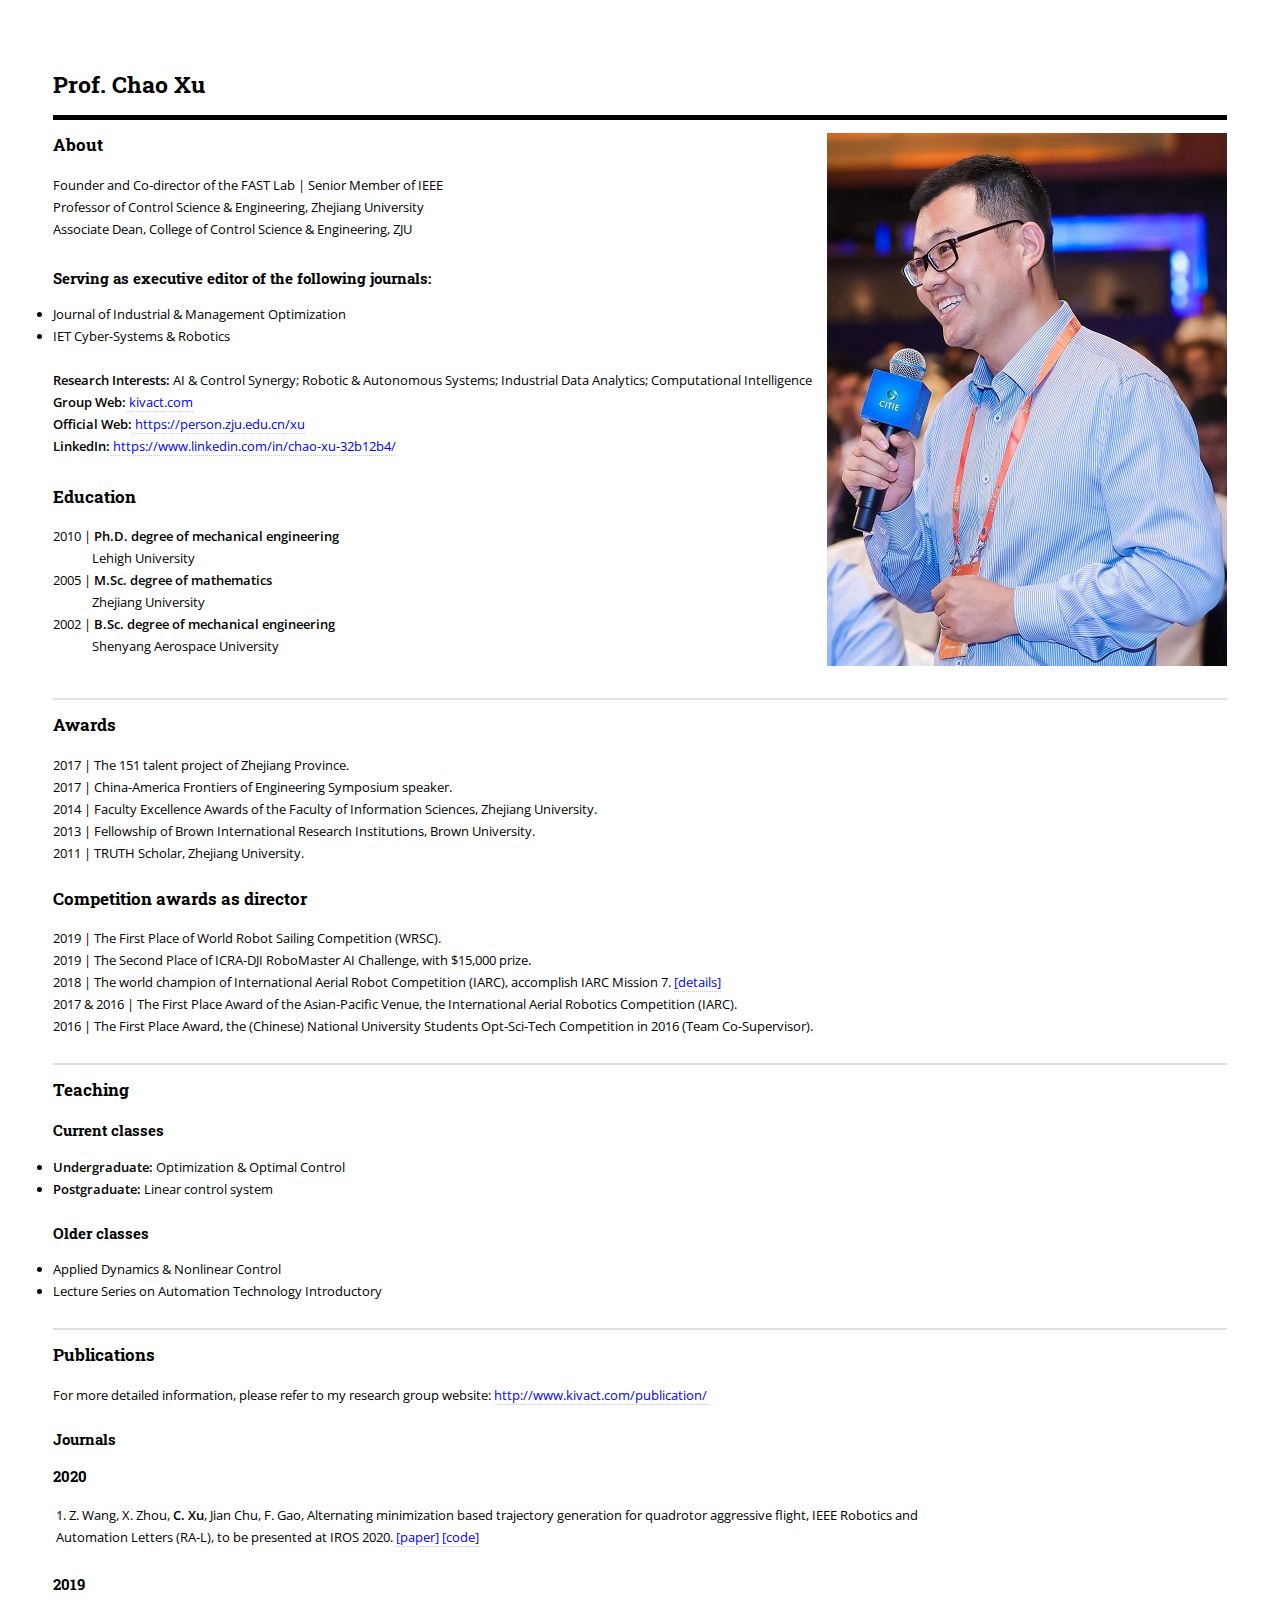
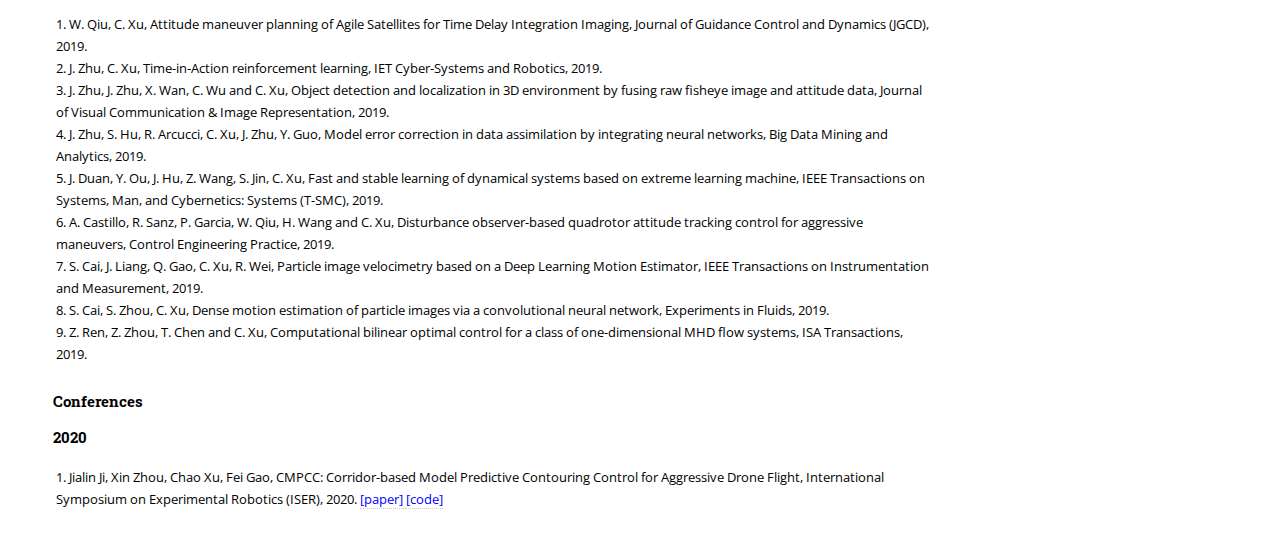
==== commit 4f8815eb: "change about" ====
--- a/index.html
+++ b/index.html
@@ -42,7 +42,7 @@
     </style>
 
     <head>
-        <title> Leobardo Camacho-Solorio </title>
+        <title> ZJU ChaoXu </title>
         <meta charset="utf-8" />
         <meta name="viewport" content="width=device-width, initial-scale=1, user-scalable=no" />
         <!-- [if lte IE 8]><script src="assets/js/ie/html5shiv.js"></script><![endif] -->
@@ -72,7 +72,6 @@
                               Founder and Co-director of the FAST Lab | Senior Member of IEEE </br>
                               Professor of Control Science & Engineering, Zhejiang University </br>
                               Associate Dean, College of Control Science & Engineering, ZJU   </br>
-                              Associate Director, Institute of Cyber-Systems & Control, ZJU   </br>
                               <h4>Serving as executive editor of the following journals:</h4>
                               <li>Journal of Industrial & Management Optimization</li>
                               <li>IET Cyber-Systems & Robotics</li>
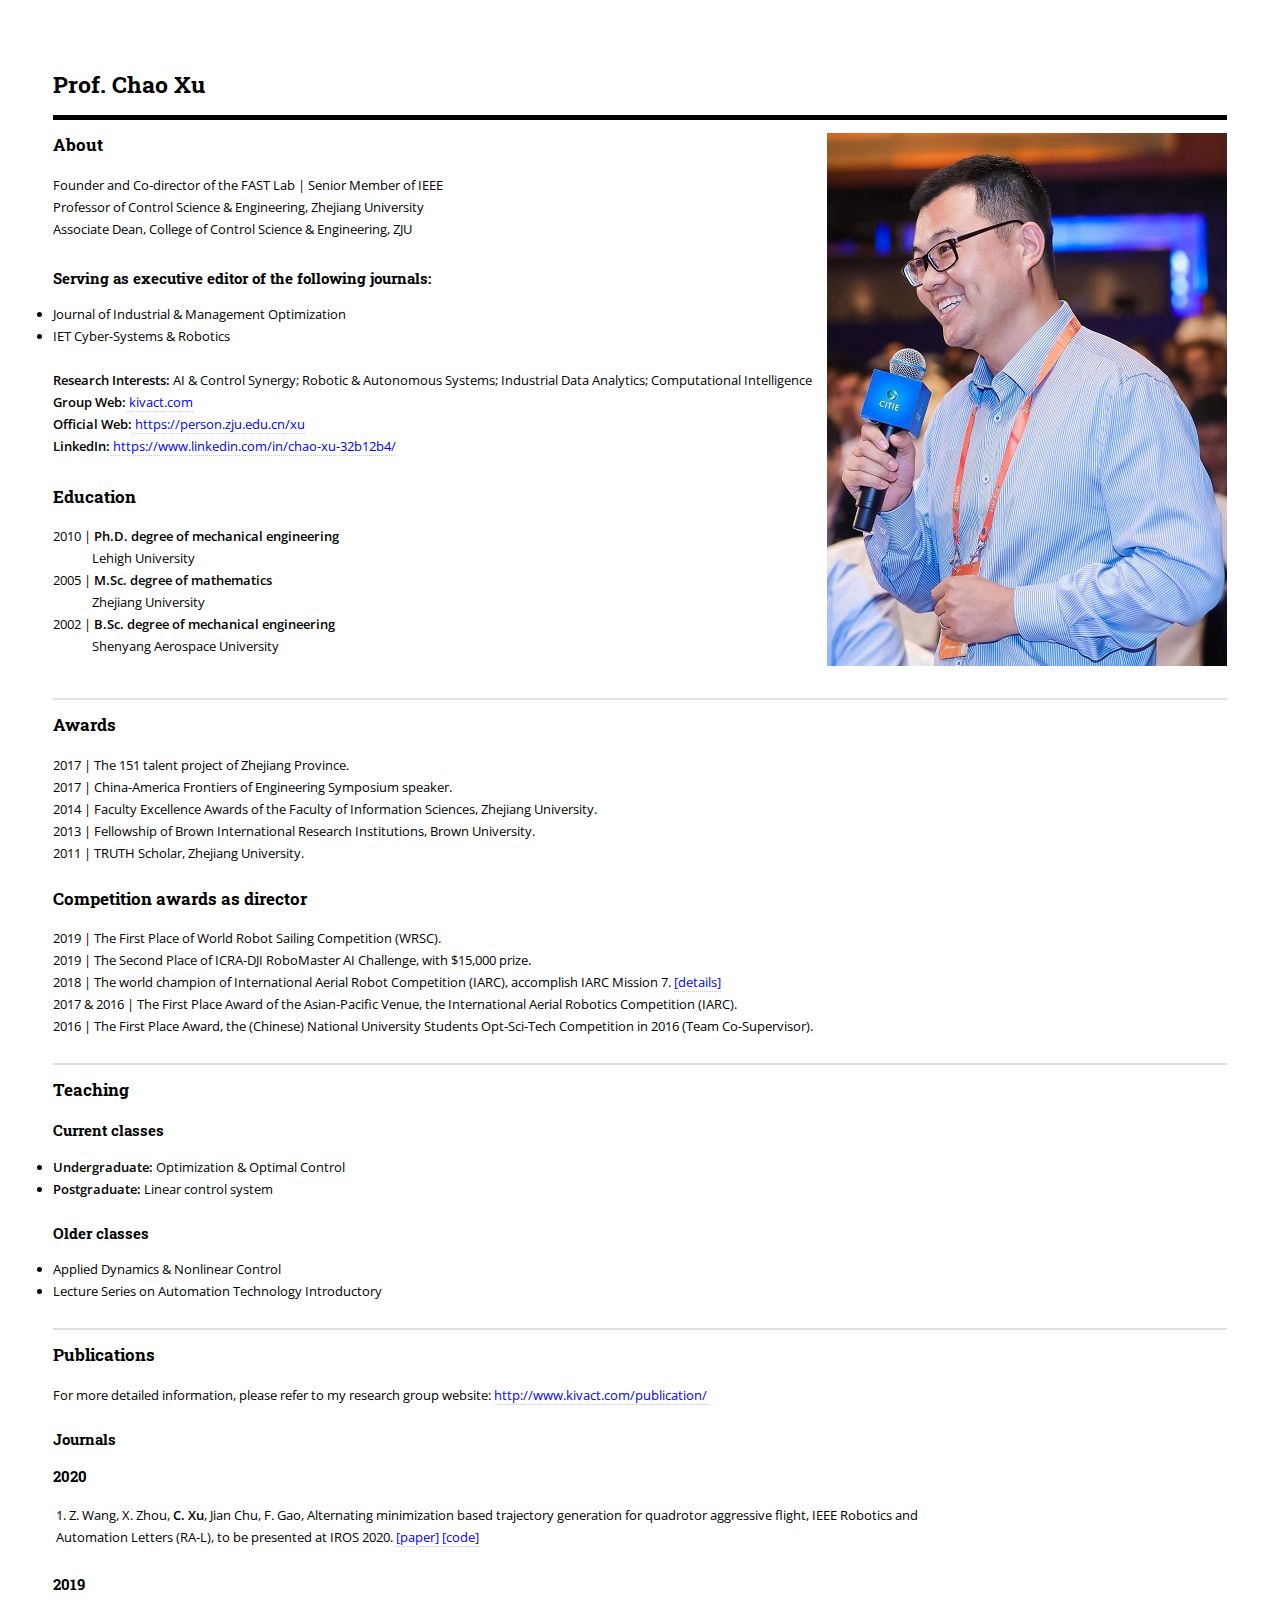
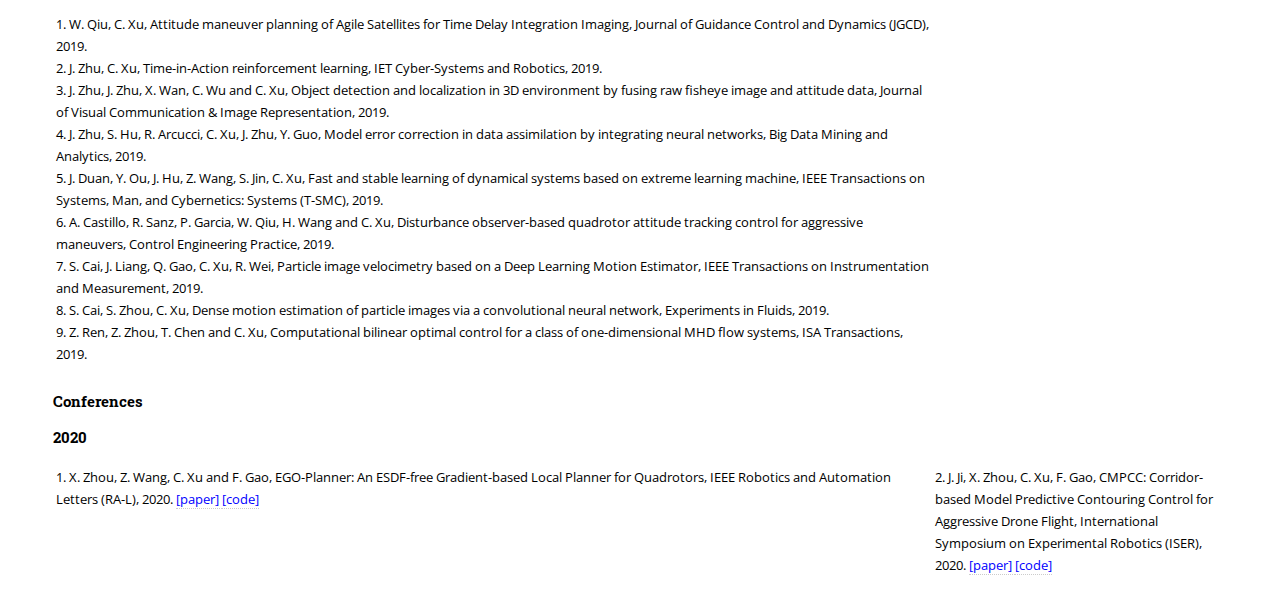
==== commit 53a29aae: "add paper of RA-L" ====
--- a/index.html
+++ b/index.html
@@ -181,7 +181,12 @@
                             <h4> 2020 </h4>
                             <div class="grid-container">
                                 <div class="grid-item">
-                                    1. Jialin Ji, Xin Zhou, Chao Xu, Fei Gao, CMPCC: Corridor-based Model Predictive Contouring Control for Aggressive Drone Flight, International Symposium on Experimental Robotics (ISER), 2020. 
+                                    1. X. Zhou, Z. Wang, C. Xu and F. Gao, EGO-Planner: An ESDF-free Gradient-based Local Planner for Quadrotors, IEEE Robotics and Automation Letters (RA-L), 2020.  
+                                    <a href="https://arxiv.org/abs/2008.08835"> <font color=blue> [paper] </font></a> 
+                                    <a href="https://github.com/ZJU-FAST-Lab/ego-planner"> <font color=blue> [code] </font></a>
+                                </div>
+                                <div class="grid-item">
+                                    2. J. Ji, X. Zhou, C. Xu, F. Gao, CMPCC: Corridor-based Model Predictive Contouring Control for Aggressive Drone Flight, International Symposium on Experimental Robotics (ISER), 2020. 
                                     <a href="https://arxiv.org/abs/2007.03271"> <font color=blue> [paper] </font></a> 
                                     <a href="https://github.com/ZJU-FAST-Lab/CMPCC"> <font color=blue> [code] </font></a>
                                 </div>
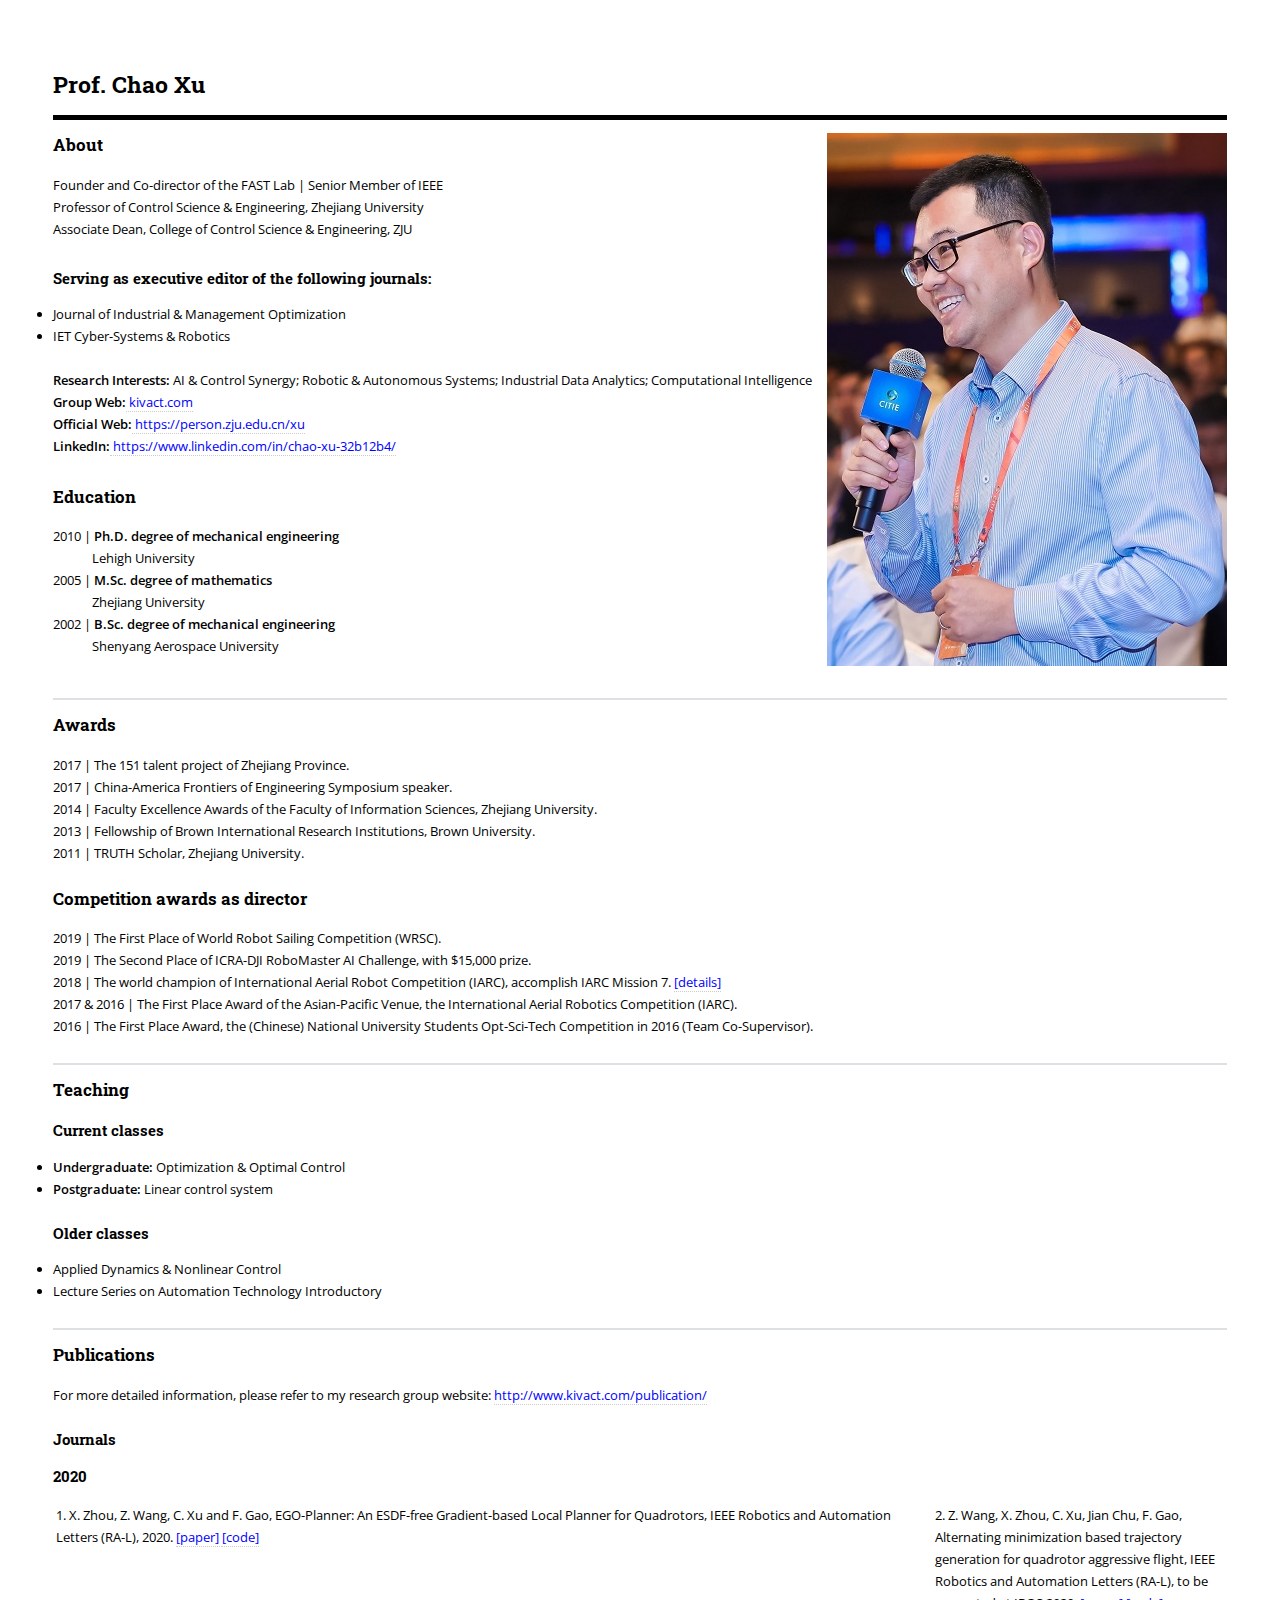
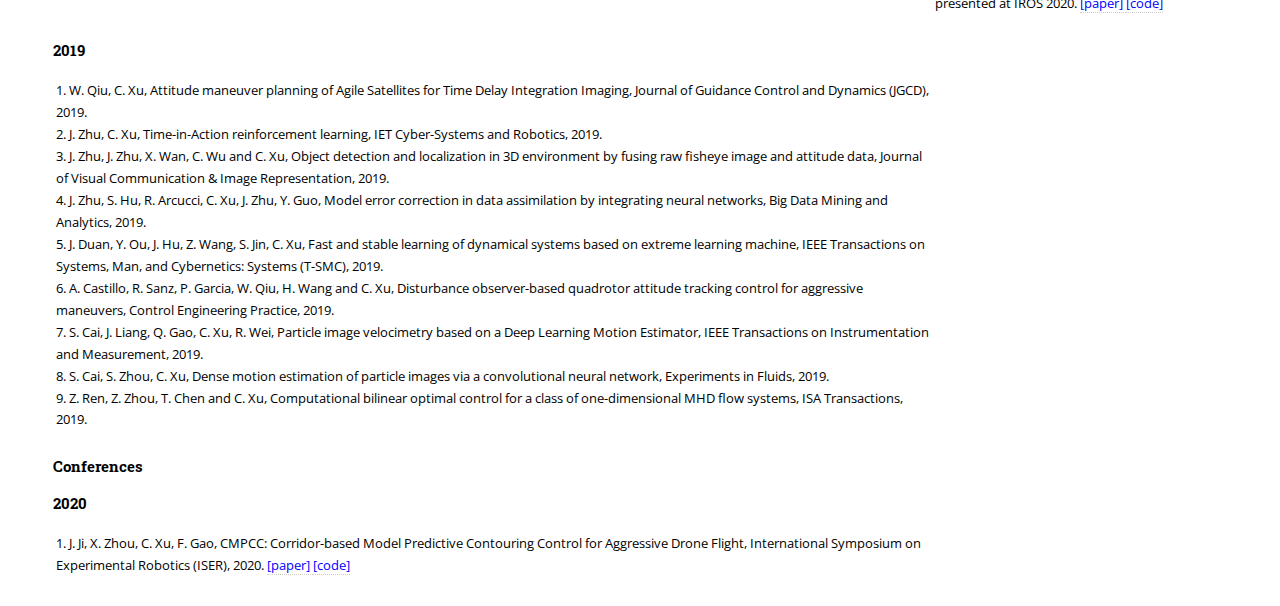
==== commit 13c145dd: "fix wrong position of paper" ====
--- a/index.html
+++ b/index.html
@@ -144,8 +144,13 @@
                             <h4> Journals </h4>
                             <h4> 2020 </h4>
                             <div class = "grid-container">
+                                <div class="grid-item">
+                                    1. X. Zhou, Z. Wang, C. Xu and F. Gao, EGO-Planner: An ESDF-free Gradient-based Local Planner for Quadrotors, IEEE Robotics and Automation Letters (RA-L), 2020.  
+                                    <a href="https://arxiv.org/abs/2008.08835"> <font color=blue> [paper] </font></a> 
+                                    <a href="https://github.com/ZJU-FAST-Lab/ego-planner"> <font color=blue> [code] </font></a>
+                                </div>
                                 <div class = "grid-item">
-                                    1. Z. Wang, X. Zhou, <b>C. Xu</b>, Jian Chu, F. Gao, Alternating minimization based trajectory generation for quadrotor aggressive flight, IEEE Robotics and Automation Letters (RA-L), to be presented at IROS 2020. 
+                                    2. Z. Wang, X. Zhou, C. Xu, Jian Chu, F. Gao, Alternating minimization based trajectory generation for quadrotor aggressive flight, IEEE Robotics and Automation Letters (RA-L), to be presented at IROS 2020. 
                                     <a href="https://arxiv.org/abs/2002.10629v1"> <font color=blue> [paper] </font></a> 
                                     <a href="https://github.com/ZJU-FAST-Lab/am_traj"> <font color=blue> [code] </font></a>
                                 </div>
@@ -181,12 +186,7 @@
                             <h4> 2020 </h4>
                             <div class="grid-container">
                                 <div class="grid-item">
-                                    1. X. Zhou, Z. Wang, C. Xu and F. Gao, EGO-Planner: An ESDF-free Gradient-based Local Planner for Quadrotors, IEEE Robotics and Automation Letters (RA-L), 2020.  
-                                    <a href="https://arxiv.org/abs/2008.08835"> <font color=blue> [paper] </font></a> 
-                                    <a href="https://github.com/ZJU-FAST-Lab/ego-planner"> <font color=blue> [code] </font></a>
-                                </div>
-                                <div class="grid-item">
-                                    2. J. Ji, X. Zhou, C. Xu, F. Gao, CMPCC: Corridor-based Model Predictive Contouring Control for Aggressive Drone Flight, International Symposium on Experimental Robotics (ISER), 2020. 
+                                    1. J. Ji, X. Zhou, C. Xu, F. Gao, CMPCC: Corridor-based Model Predictive Contouring Control for Aggressive Drone Flight, International Symposium on Experimental Robotics (ISER), 2020. 
                                     <a href="https://arxiv.org/abs/2007.03271"> <font color=blue> [paper] </font></a> 
                                     <a href="https://github.com/ZJU-FAST-Lab/CMPCC"> <font color=blue> [code] </font></a>
                                 </div>
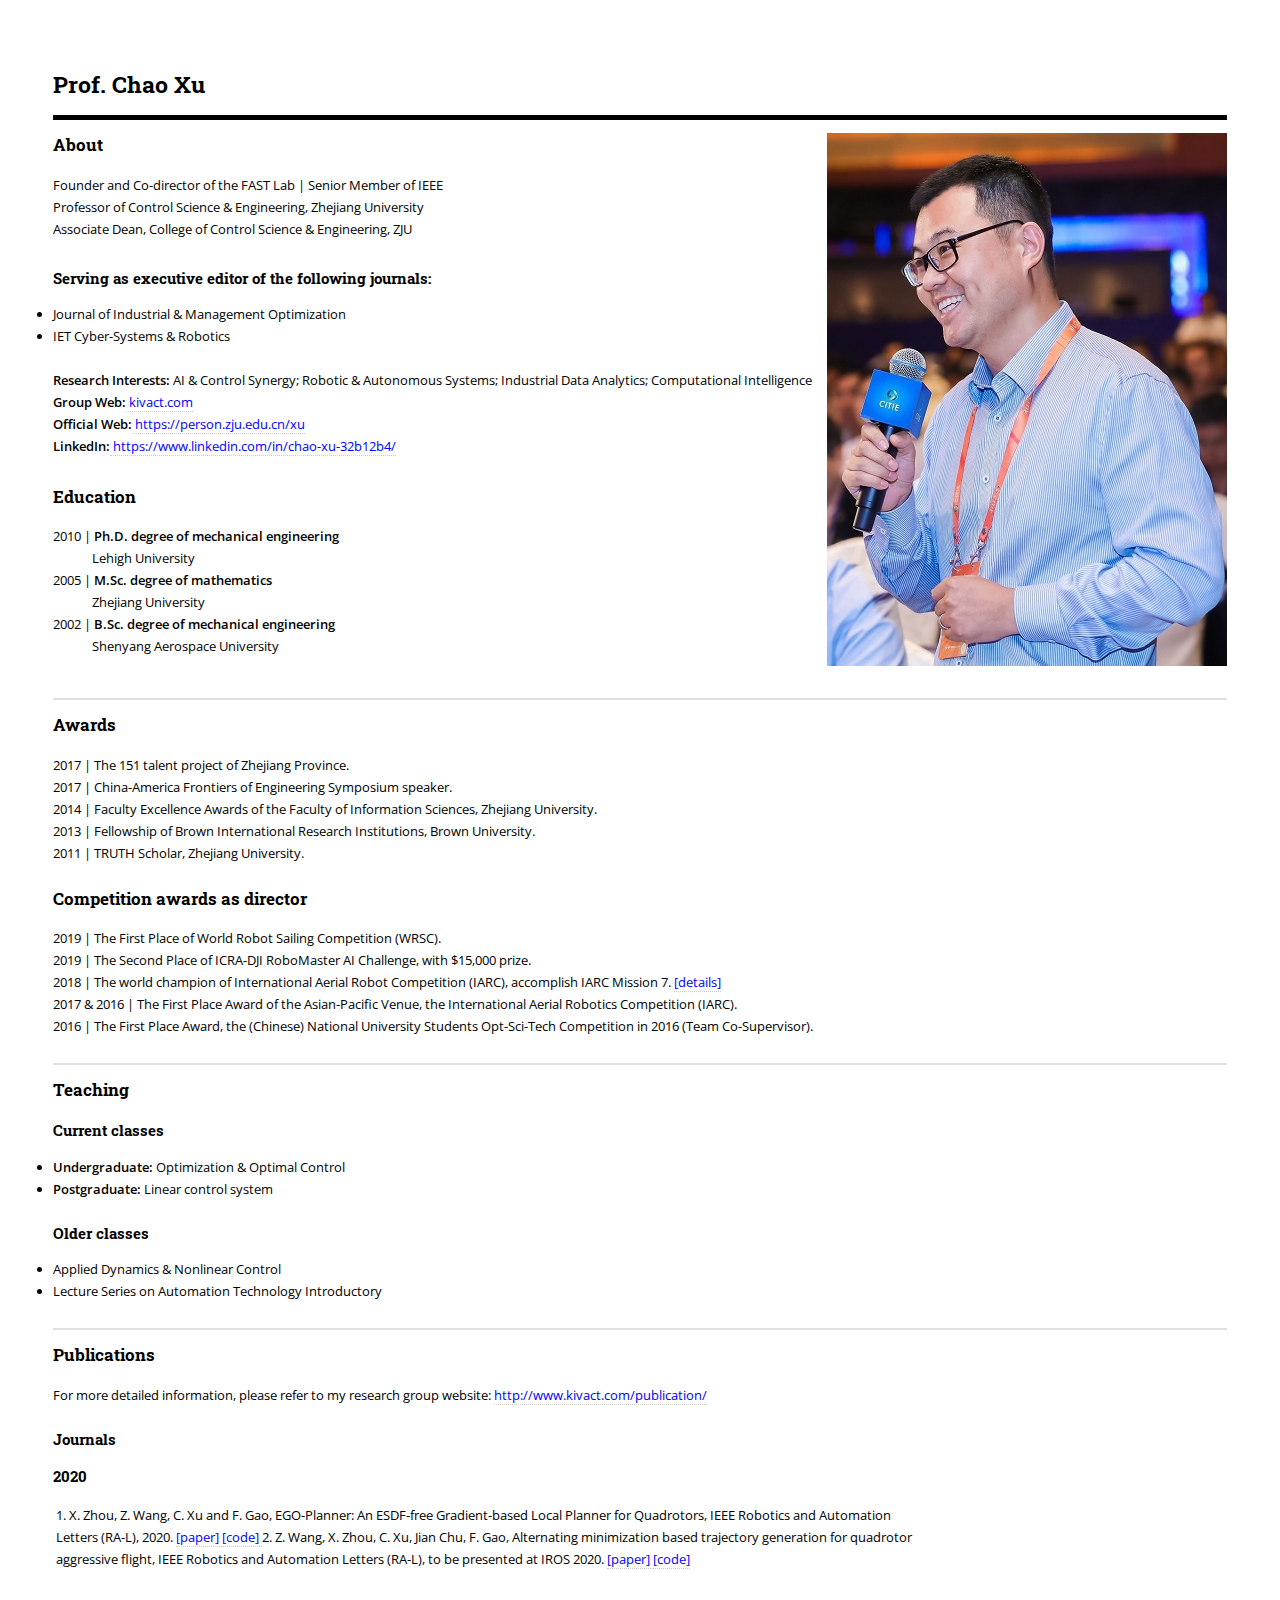
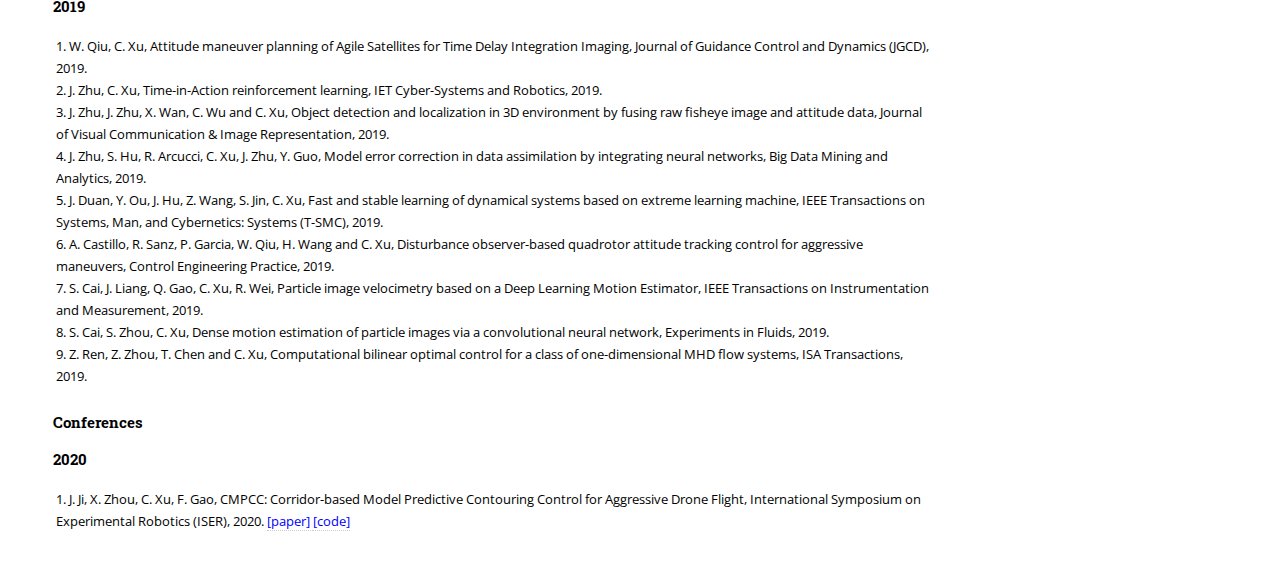
==== commit 0e0d7da6: "fix papar display bug" ====
--- a/index.html
+++ b/index.html
@@ -148,8 +148,7 @@
                                     1. X. Zhou, Z. Wang, C. Xu and F. Gao, EGO-Planner: An ESDF-free Gradient-based Local Planner for Quadrotors, IEEE Robotics and Automation Letters (RA-L), 2020.  
                                     <a href="https://arxiv.org/abs/2008.08835"> <font color=blue> [paper] </font></a> 
                                     <a href="https://github.com/ZJU-FAST-Lab/ego-planner"> <font color=blue> [code] </font></a>
-                                </div>
-                                <div class = "grid-item">
+
                                     2. Z. Wang, X. Zhou, C. Xu, Jian Chu, F. Gao, Alternating minimization based trajectory generation for quadrotor aggressive flight, IEEE Robotics and Automation Letters (RA-L), to be presented at IROS 2020. 
                                     <a href="https://arxiv.org/abs/2002.10629v1"> <font color=blue> [paper] </font></a> 
                                     <a href="https://github.com/ZJU-FAST-Lab/am_traj"> <font color=blue> [code] </font></a>
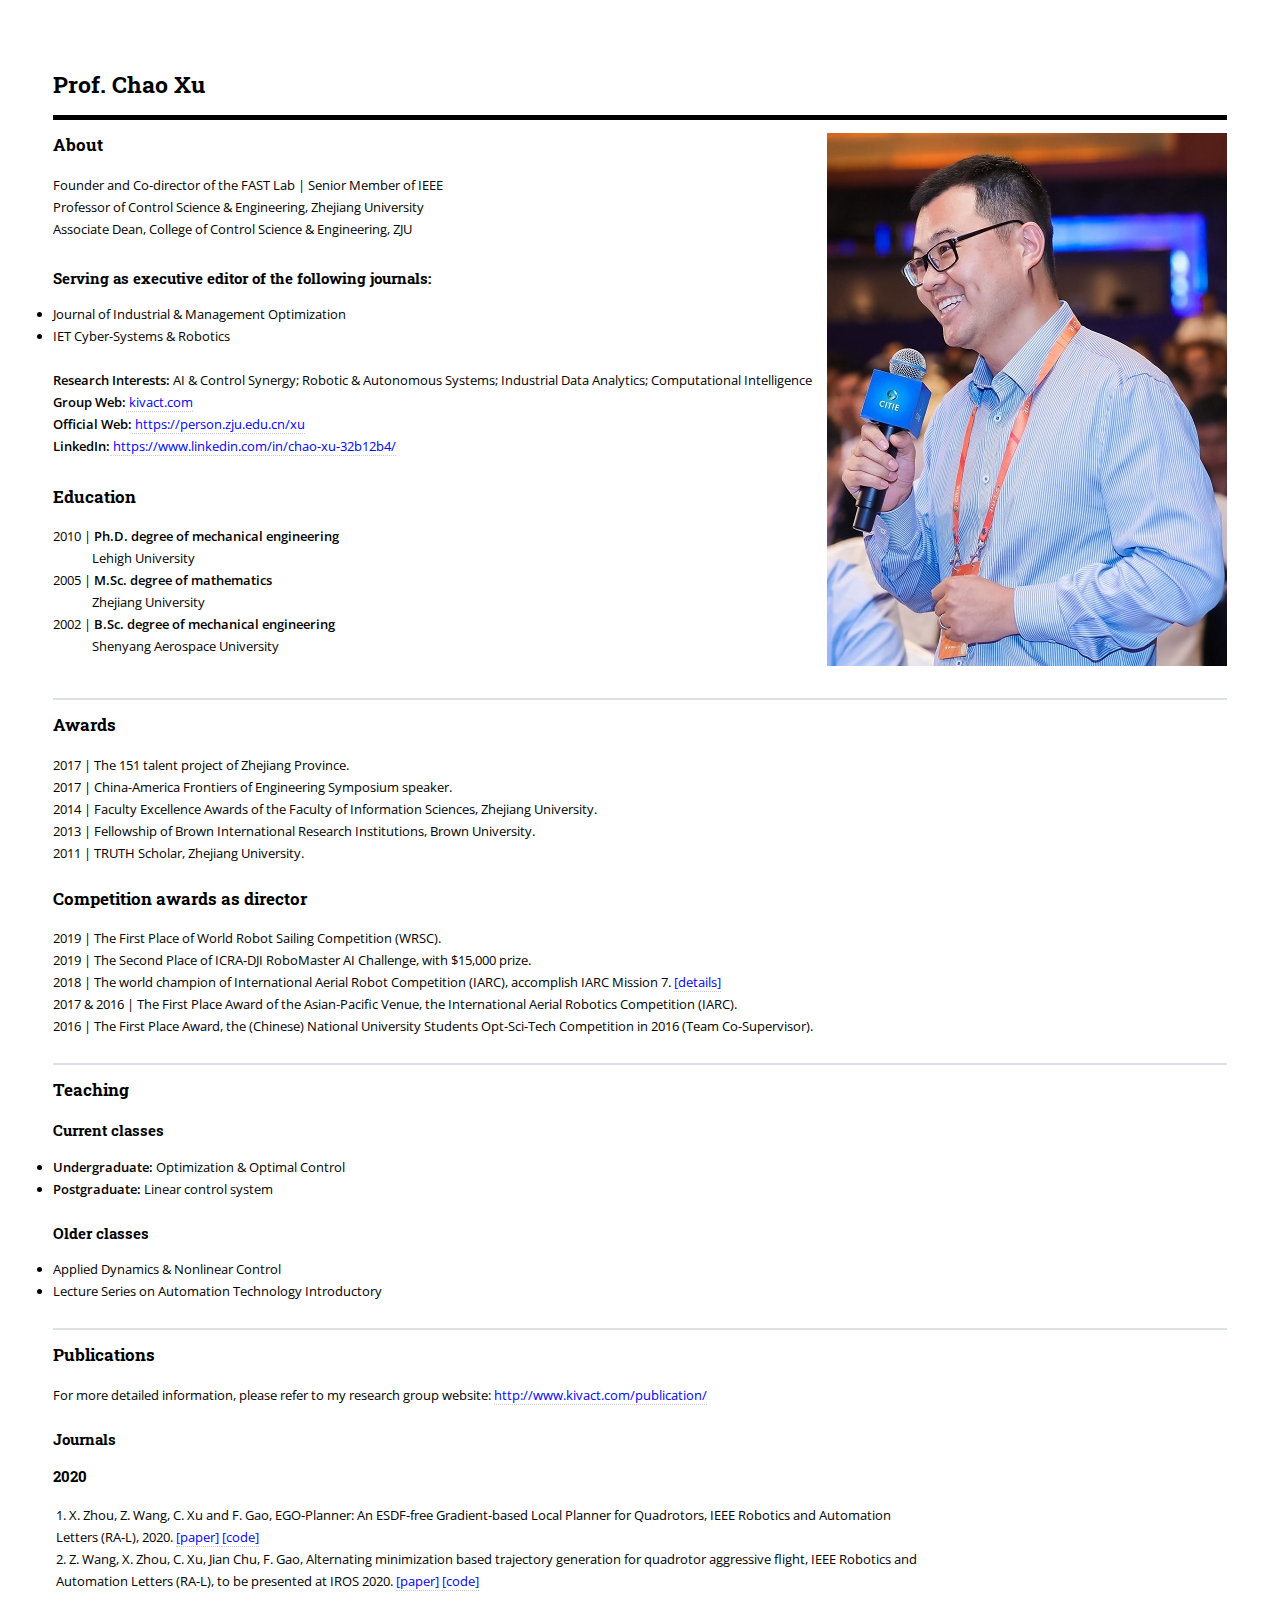
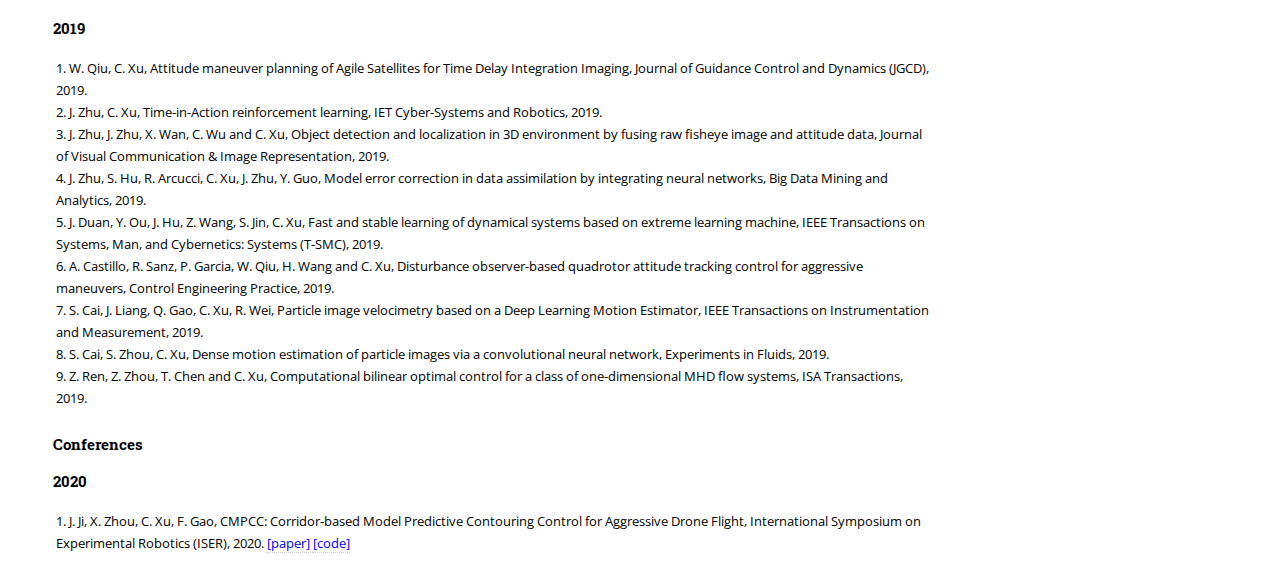
==== commit b1ce7b21: "fix papar display bug" ====
--- a/index.html
+++ b/index.html
@@ -148,7 +148,7 @@
                                     1. X. Zhou, Z. Wang, C. Xu and F. Gao, EGO-Planner: An ESDF-free Gradient-based Local Planner for Quadrotors, IEEE Robotics and Automation Letters (RA-L), 2020.  
                                     <a href="https://arxiv.org/abs/2008.08835"> <font color=blue> [paper] </font></a> 
                                     <a href="https://github.com/ZJU-FAST-Lab/ego-planner"> <font color=blue> [code] </font></a>
-
+                                    </br>
                                     2. Z. Wang, X. Zhou, C. Xu, Jian Chu, F. Gao, Alternating minimization based trajectory generation for quadrotor aggressive flight, IEEE Robotics and Automation Letters (RA-L), to be presented at IROS 2020. 
                                     <a href="https://arxiv.org/abs/2002.10629v1"> <font color=blue> [paper] </font></a> 
                                     <a href="https://github.com/ZJU-FAST-Lab/am_traj"> <font color=blue> [code] </font></a>
